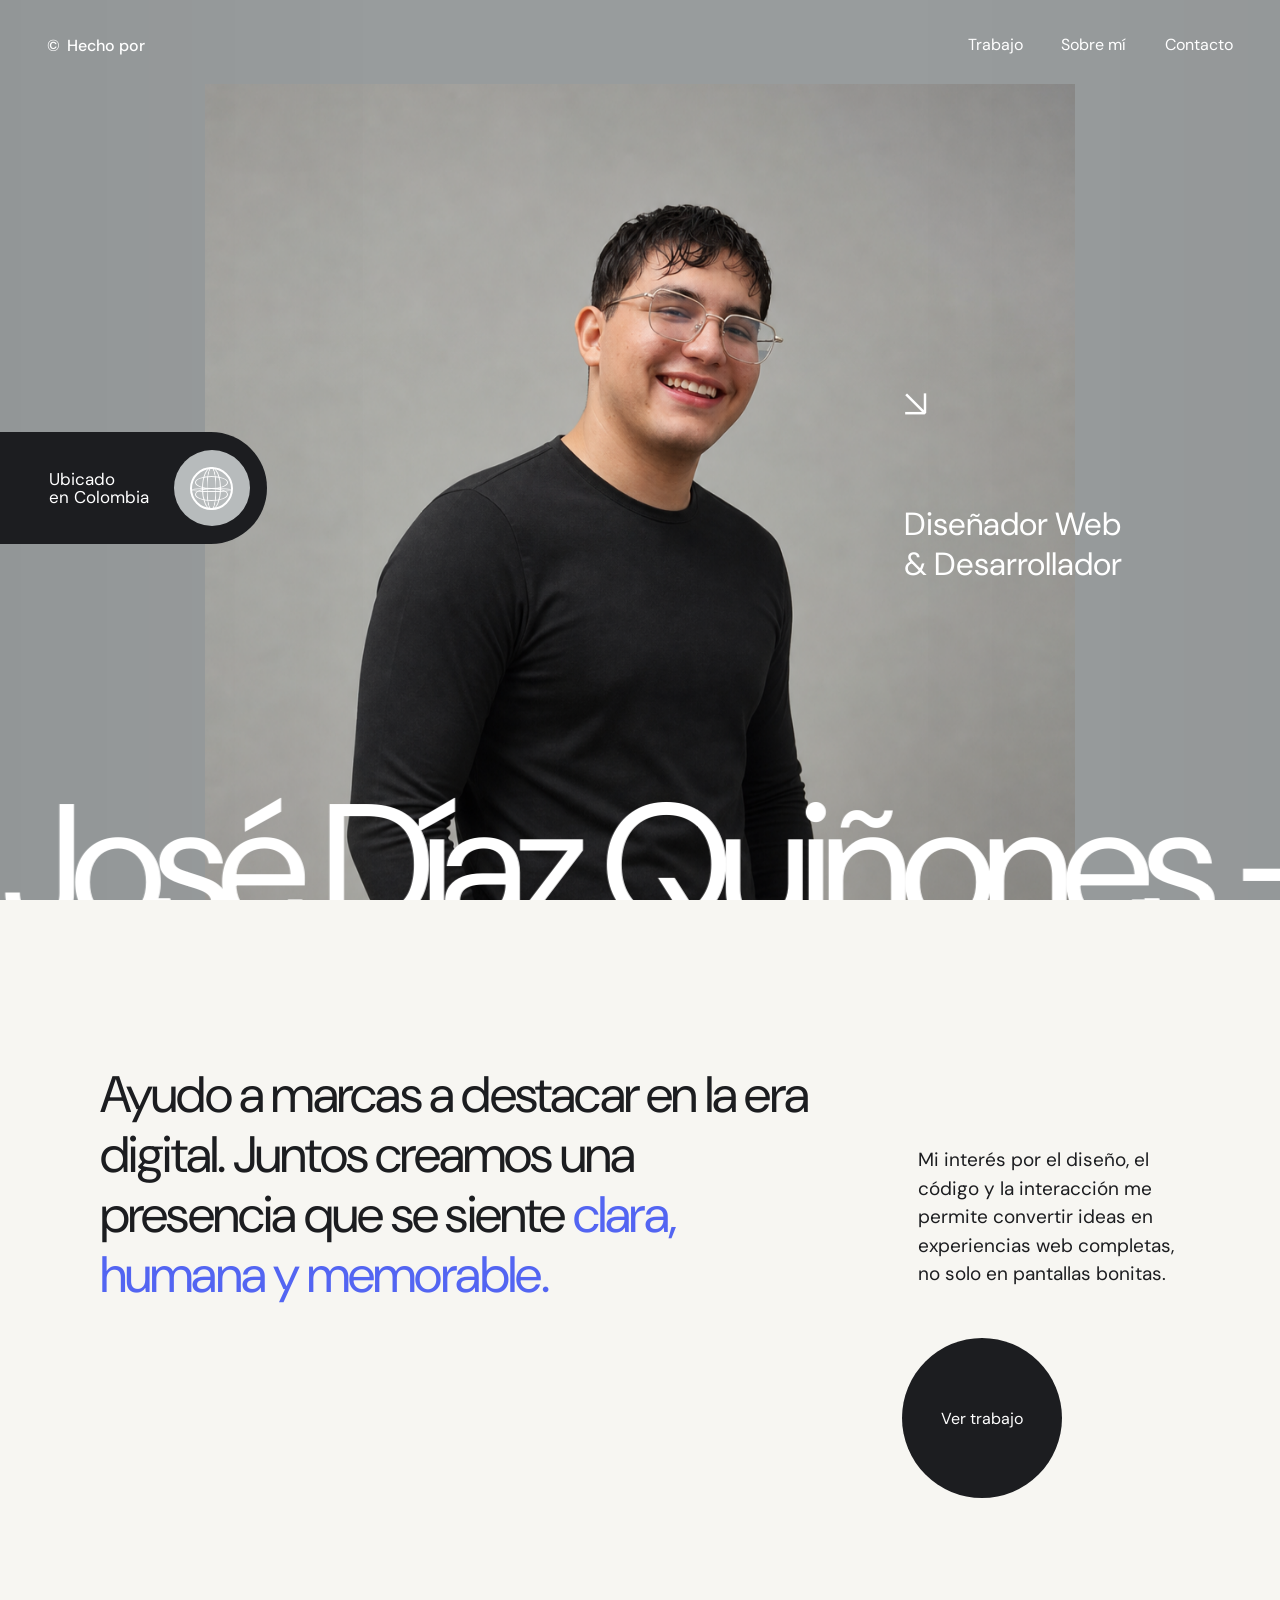
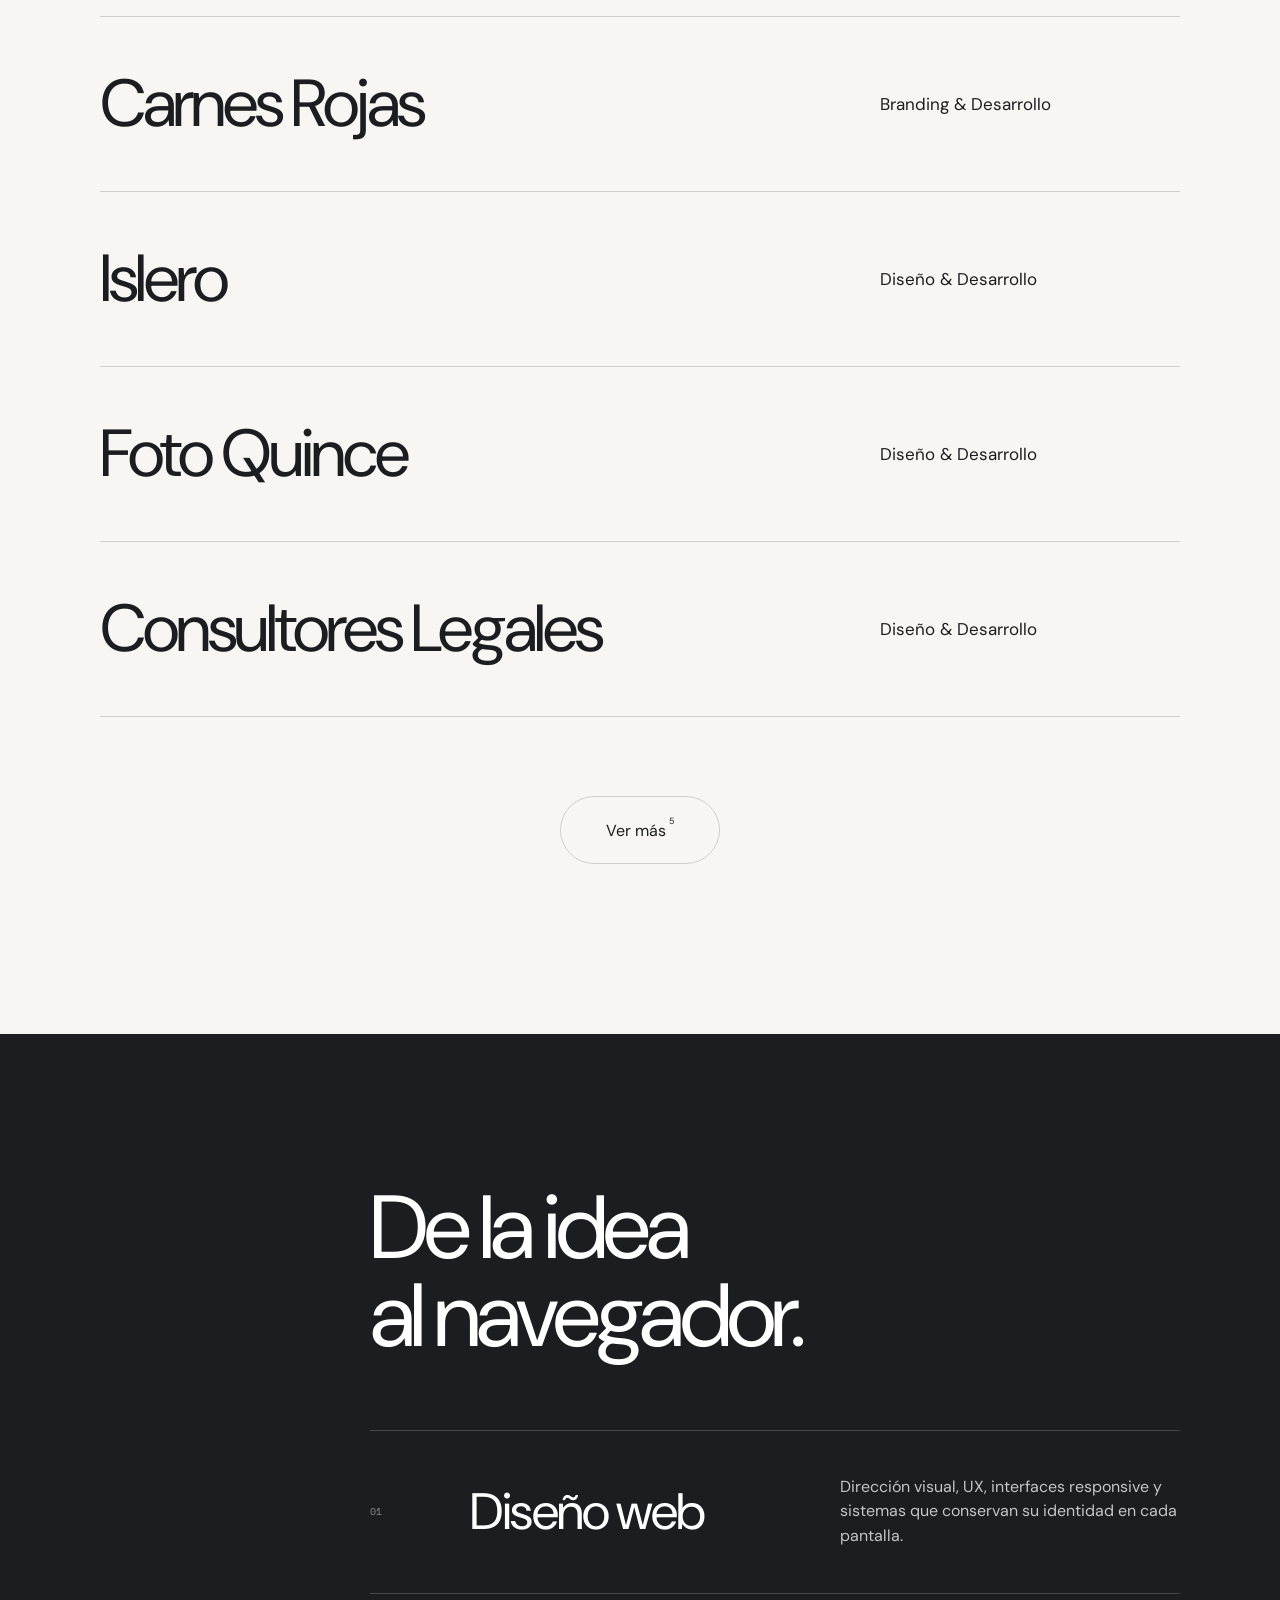
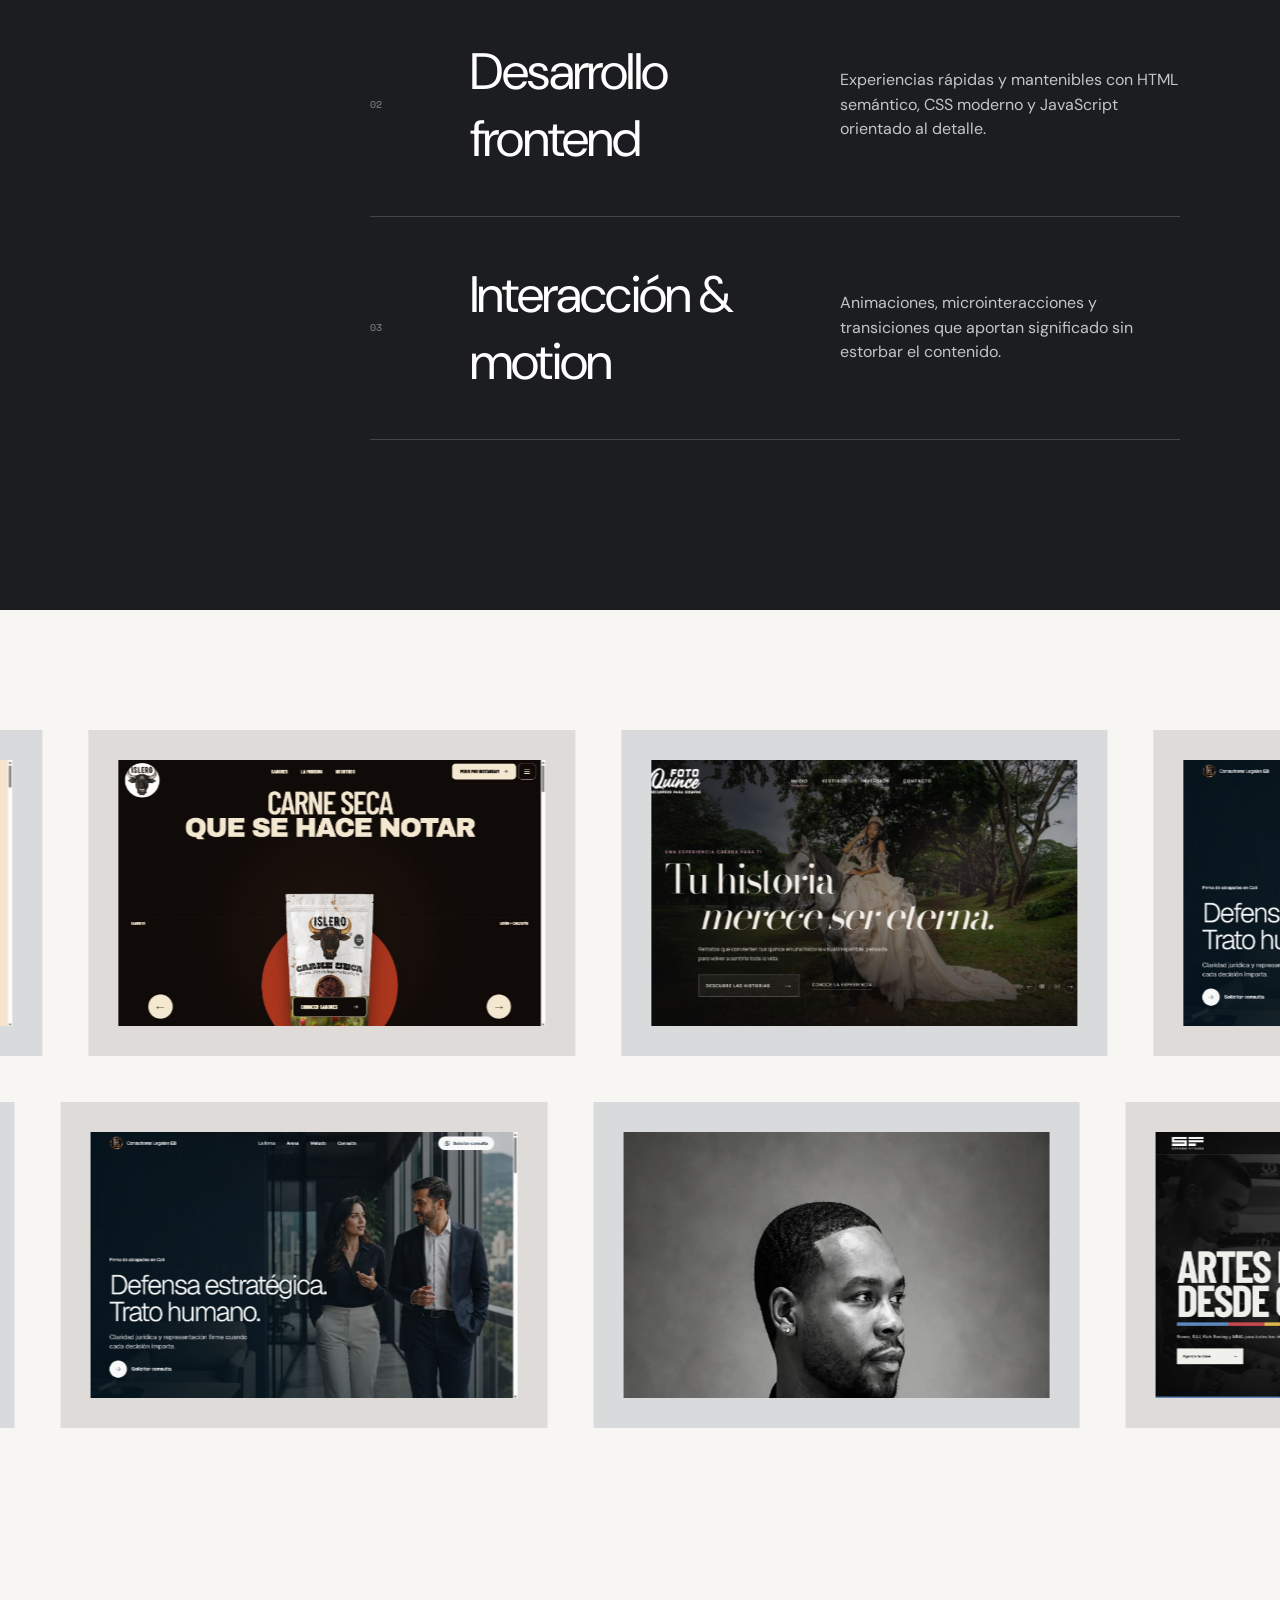
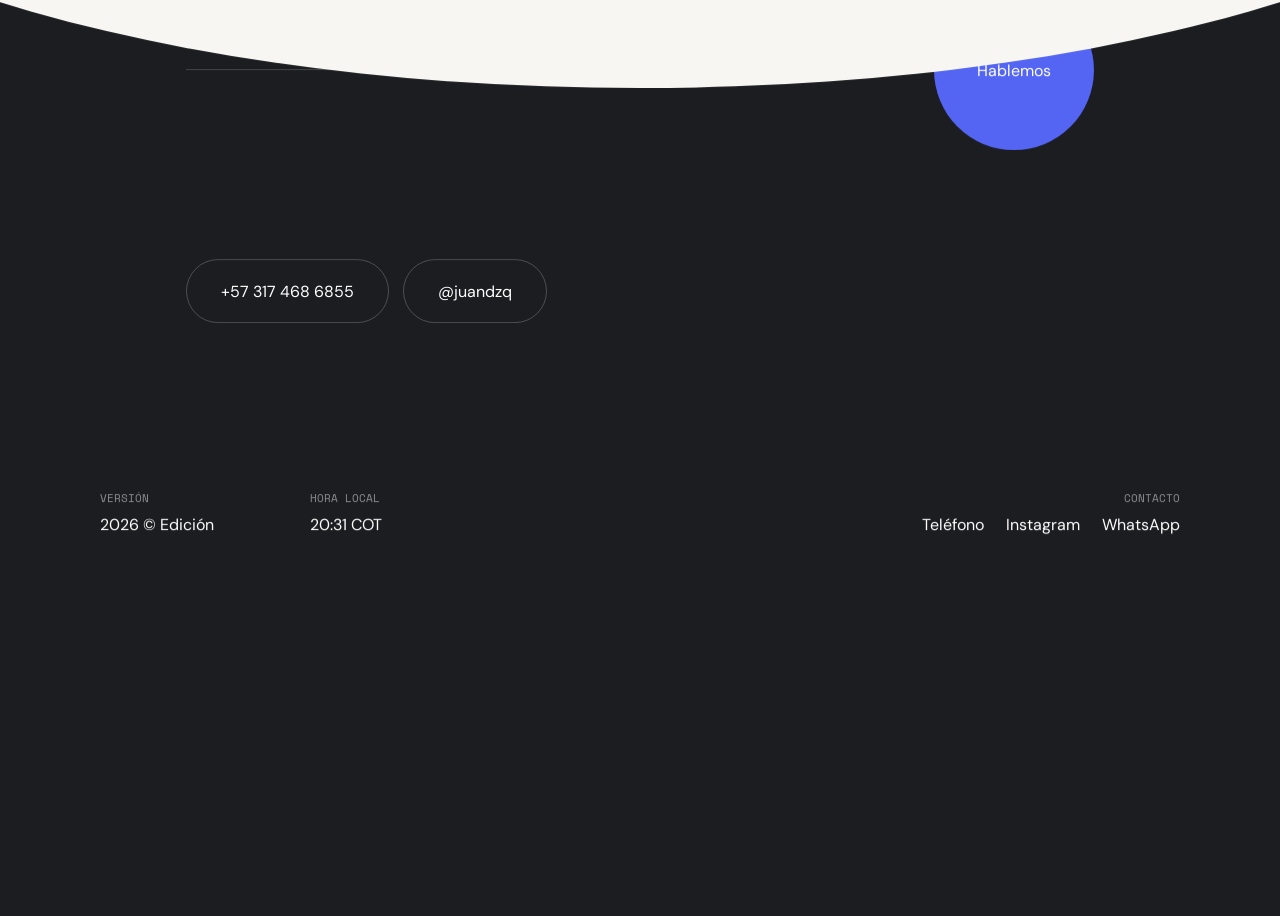
==== index.html @ 72240f95 "Add polished social and SEO metadata" ====
<!doctype html>
<html lang="es">
<head>
  <meta charset="UTF-8">
  <meta name="viewport" content="width=device-width, initial-scale=1.0">
  <title>Juan José Díaz — Diseñador web y desarrollador</title>
  <meta name="description" content="Portafolio de Juan José Díaz Quiñones: diseño web, desarrollo frontend y experiencias digitales con identidad, movimiento y detalle.">
  <meta name="author" content="Juan José Díaz Quiñones">
  <meta name="robots" content="index, follow, max-image-preview:large">
  <meta name="theme-color" content="#1c1d20">
  <meta name="color-scheme" content="light">
  <meta name="format-detection" content="telephone=no">

  <link rel="canonical" href="https://juandzq.vercel.app/">
  <link rel="icon" href="assets/favicon.svg" type="image/svg+xml">

  <meta property="og:type" content="website">
  <meta property="og:locale" content="es_CO">
  <meta property="og:site_name" content="Juan José Díaz">
  <meta property="og:url" content="https://juandzq.vercel.app/">
  <meta property="og:title" content="Juan José Díaz — Diseño web que se siente">
  <meta property="og:description" content="Diseño, desarrollo y movimiento para marcas que quieren destacar con una presencia digital clara, humana y memorable.">
  <meta property="og:image" content="https://juandzq.vercel.app/assets/social/juan-jose-diaz-og.jpg">
  <meta property="og:image:secure_url" content="https://juandzq.vercel.app/assets/social/juan-jose-diaz-og.jpg">
  <meta property="og:image:type" content="image/jpeg">
  <meta property="og:image:width" content="1200">
  <meta property="og:image:height" content="630">
  <meta property="og:image:alt" content="Retrato de Juan José Díaz sobre un fondo oscuro con un sutil acento azul.">

  <meta name="twitter:card" content="summary_large_image">
  <meta name="twitter:url" content="https://juandzq.vercel.app/">
  <meta name="twitter:title" content="Juan José Díaz — Diseño web que se siente">
  <meta name="twitter:description" content="Diseño, desarrollo y movimiento para marcas que quieren destacar con una presencia digital clara, humana y memorable.">
  <meta name="twitter:image" content="https://juandzq.vercel.app/assets/social/juan-jose-diaz-og.jpg">
  <meta name="twitter:image:alt" content="Retrato de Juan José Díaz sobre un fondo oscuro con un sutil acento azul.">

  <script type="application/ld+json">
    {
      "@context": "https://schema.org",
      "@graph": [
        {
          "@type": "WebSite",
          "@id": "https://juandzq.vercel.app/#website",
          "url": "https://juandzq.vercel.app/",
          "name": "Juan José Díaz",
          "alternateName": "Juan DZQ",
          "description": "Portafolio de diseño web y desarrollo frontend de Juan José Díaz Quiñones.",
          "inLanguage": "es-CO"
        },
        {
          "@type": "ProfilePage",
          "@id": "https://juandzq.vercel.app/#profile",
          "url": "https://juandzq.vercel.app/",
          "name": "Juan José Díaz — Diseñador web y desarrollador",
          "description": "Portafolio de Juan José Díaz Quiñones: diseño web, desarrollo frontend y experiencias digitales con identidad, movimiento y detalle.",
          "inLanguage": "es-CO",
          "isPartOf": {
            "@id": "https://juandzq.vercel.app/#website"
          },
          "mainEntity": {
            "@type": "Person",
            "@id": "https://juandzq.vercel.app/#juan-jose-diaz",
            "name": "Juan José Díaz Quiñones",
            "alternateName": "Juan DZQ",
            "jobTitle": "Diseñador web y desarrollador frontend",
            "url": "https://juandzq.vercel.app/",
            "image": "https://juandzq.vercel.app/assets/social/juan-jose-diaz-og.jpg",
            "sameAs": [
              "https://www.instagram.com/juandzq/",
              "https://github.com/JuanLegend"
            ],
            "knowsAbout": [
              "Diseño web",
              "Desarrollo frontend",
              "Experiencia de usuario",
              "Animación web"
            ]
          }
        }
      ]
    }
  </script>
  <link rel="preconnect" href="https://fonts.googleapis.com">
  <link rel="preconnect" href="https://fonts.gstatic.com" crossorigin>
  <link href="https://fonts.googleapis.com/css2?family=DM+Sans:opsz,wght@9..40,300;9..40,400;9..40,500&family=Space+Mono:wght@400&display=swap" rel="stylesheet">
  <link rel="stylesheet" href="styles.css">
  <link rel="stylesheet" href="responsive-fixes.css">
  <script src="app.js" defer></script>
</head>
<body>
  <a class="skip-link" href="#contenido">Saltar al contenido</a>

  <div class="loader" aria-hidden="true">
    <div class="loader__dot"></div>
    <div class="loader__words">
      <span>Hola</span><span>Hello</span><span>Bonjour</span><span>Ciao</span><span>Olá</span><span>Bienvenido</span>
    </div>
  </div>

  <aside class="menu" aria-hidden="true">
    <button class="menu__close" type="button" aria-label="Cerrar menú">Cerrar</button>
    <div class="menu__panel">
      <p class="eyebrow">Navegación</p>
      <nav aria-label="Navegación del menú">
        <a href="#inicio"><span>01</span>Inicio</a>
        <a href="#trabajo"><span>02</span>Trabajo</a>
        <a href="#sobre-mi"><span>03</span>Sobre mí</a>
        <a href="#contacto"><span>04</span>Contacto</a>
      </nav>
      <div class="menu__bottom">
        <p class="eyebrow">Encuéntrame</p>
        <div>
          <a href="https://instagram.com/juandzq" target="_blank" rel="noreferrer">Instagram</a>
          <a href="https://wa.me/573174686855" target="_blank" rel="noreferrer">WhatsApp</a>
        </div>
      </div>
    </div>
  </aside>

  <header class="topbar">
    <a class="brand magnetic" href="#inicio" aria-label="Volver al inicio">
      <span>©</span>
      <span class="brand__swap"><i>Hecho por</i><i>Juan José</i></span>
    </a>
    <nav class="topbar__nav" aria-label="Navegación principal">
      <a class="magnetic" href="#trabajo">Trabajo</a>
      <a class="magnetic" href="#sobre-mi">Sobre mí</a>
      <a class="magnetic" href="#contacto">Contacto</a>
    </nav>
    <button class="menu-button magnetic" type="button" aria-label="Abrir menú" aria-expanded="false">
      <span>Menú</span><i></i><i></i>
    </button>
  </header>

  <main id="contenido">
    <section class="hero" id="inicio">
      <div class="hero__photo" aria-hidden="true">
        <img src="assets/juan-hero.png" alt="" width="1024" height="1536" fetchpriority="high">
      </div>

      <div class="location-pill reveal">
        <span>Ubicado<br>en Colombia</span>
        <div class="globe" aria-label="Mundo animado" role="img">
          <div class="globe__core">
            <i class="globe__equator"></i>
            <i class="globe__latitude globe__latitude--one"></i>
            <i class="globe__latitude globe__latitude--two"></i>
            <i class="globe__longitude globe__longitude--one"></i>
            <i class="globe__longitude globe__longitude--two"></i>
            <i class="globe__longitude globe__longitude--three"></i>
          </div>
        </div>
      </div>

      <div class="hero__role reveal">
        <span class="hero__arrow" aria-hidden="true">↘</span>
        <p>Diseñador Web<br>& Desarrollador</p>
      </div>

      <div class="name-marquee" aria-label="Juan José Díaz Quiñones">
        <div class="name-marquee__track">
          <h1>Juan José Díaz Quiñones —</h1>
          <h1 aria-hidden="true">Juan José Díaz Quiñones —</h1>
        </div>
      </div>
    </section>

    <section class="intro section-pad" id="sobre-mi">
      <div class="intro__statement reveal-lines">
        <p>Ayudo a marcas a destacar en la era digital. Juntos creamos una presencia que se siente <em>clara, humana y memorable.</em></p>
      </div>
      <div class="intro__aside reveal">
        <p>Mi interés por el diseño, el código y la interacción me permite convertir ideas en experiencias web completas, no solo en pantallas bonitas.</p>
      </div>
      <a class="round-button magnetic" href="#trabajo"><span>Ver trabajo</span></a>
    </section>

    <section class="projects section-pad" id="trabajo">
      <div class="project-list" id="project-list" aria-label="Selección de proyectos de Juan José">
        <a class="project" href="https://carnes-de-res-rojas.vercel.app/" target="_blank" rel="noreferrer" data-image="assets/projects/carnes-rojas.png">
          <div class="project__row"><h3>Carnes Rojas</h3><p>Branding & Desarrollo</p></div>
        </a>
        <a class="project" href="https://islero-carne-seca.vercel.app/" target="_blank" rel="noreferrer" data-image="assets/projects/islero-carne-seca.png">
          <div class="project__row"><h3>Islero</h3><p>Diseño & Desarrollo</p></div>
        </a>
        <a class="project" href="https://foto-quince-cali.vercel.app/" target="_blank" rel="noreferrer" data-image="assets/projects/foto-quince.png">
          <div class="project__row"><h3>Foto Quince</h3><p>Diseño & Desarrollo</p></div>
        </a>
        <a class="project" href="https://consultores-legales-eb.vercel.app/" target="_blank" rel="noreferrer" data-image="assets/projects/consultores-legales-eb.png">
          <div class="project__row"><h3>Consultores Legales</h3><p>Diseño & Desarrollo</p></div>
        </a>
        <a class="project project--extra" href="https://juanlegend.github.io/striking-fitness/" target="_blank" rel="noreferrer" data-image="assets/projects/striking-fitness.png">
          <div class="project__row"><h3>Striking Fitness</h3><p>Diseño & Desarrollo</p></div>
        </a>
        <a class="project project--extra" href="https://bayron-garcia-portfolio.vercel.app/" target="_blank" rel="noreferrer" data-image="assets/projects/bayron-garcia-editorial.webp">
          <div class="project__row"><h3>Bayron García</h3><p>Dirección & Desarrollo</p></div>
        </a>
        <a class="project project--extra" href="https://el-rancho-de-jonas.vercel.app/" target="_blank" rel="noreferrer" data-image="assets/projects/rancho-jonas.png">
          <div class="project__row"><h3>Rancho de Jonás</h3><p>UX & Desarrollo</p></div>
        </a>
        <a class="project project--extra" href="https://dr-juan-solis-landing.vercel.app/" target="_blank" rel="noreferrer" data-image="assets/projects/doctor-juan-solis.png">
          <div class="project__row"><h3>Dr. Juan Solís</h3><p>Diseño & Desarrollo</p></div>
        </a>
        <a class="project project--extra" href="#inicio" data-image="assets/projects/portfolio-juan.png">
          <div class="project__row"><h3>Juan José</h3><p>Dirección & Frontend</p></div>
        </a>
      </div>

      <div class="project-preview" aria-hidden="true">
        <div class="project-preview__art"></div><div class="project-preview__button">Ver</div>
      </div>

      <div class="project-cards" id="project-cards">
        <a class="project-card" href="https://carnes-de-res-rojas.vercel.app/" target="_blank" rel="noreferrer"><img src="assets/projects/carnes-rojas.png" alt="Portada del proyecto Carnes Rojas" width="1440" height="900" loading="lazy"><h3>Carnes Rojas</h3><p>Branding & Desarrollo</p></a>
        <a class="project-card" href="https://islero-carne-seca.vercel.app/" target="_blank" rel="noreferrer"><img src="assets/projects/islero-carne-seca.png" alt="Portada del proyecto Islero Carne Seca" width="1440" height="900" loading="lazy"><h3>Islero</h3><p>Diseño & Desarrollo</p></a>
        <a class="project-card" href="https://foto-quince-cali.vercel.app/" target="_blank" rel="noreferrer"><img src="assets/projects/foto-quince.png" alt="Portada del proyecto Foto Quince Cali" width="1440" height="900" loading="lazy"><h3>Foto Quince</h3><p>Diseño & Desarrollo</p></a>
        <a class="project-card" href="https://consultores-legales-eb.vercel.app/" target="_blank" rel="noreferrer"><img src="assets/projects/consultores-legales-eb.png" alt="Portada del proyecto Consultores Legales EB" width="1440" height="900" loading="lazy"><h3>Consultores Legales</h3><p>Diseño & Desarrollo</p></a>
        <a class="project-card project-card--extra" href="https://juanlegend.github.io/striking-fitness/" target="_blank" rel="noreferrer"><img src="assets/projects/striking-fitness.png" alt="Portada del proyecto Striking Fitness" width="1440" height="900" loading="lazy"><h3>Striking Fitness</h3><p>Diseño & Desarrollo</p></a>
        <a class="project-card project-card--extra" href="https://bayron-garcia-portfolio.vercel.app/" target="_blank" rel="noreferrer"><img src="assets/projects/bayron-garcia-editorial.webp" alt="Nueva portada editorial del proyecto Bayron García" width="1440" height="900" loading="lazy"><h3>Bayron García</h3><p>Dirección & Desarrollo</p></a>
        <a class="project-card project-card--extra" href="https://el-rancho-de-jonas.vercel.app/" target="_blank" rel="noreferrer"><img src="assets/projects/rancho-jonas.png" alt="Portada del proyecto El Rancho de Jonás" width="1440" height="900" loading="lazy"><h3>Rancho de Jonás</h3><p>UX & Desarrollo</p></a>
        <a class="project-card project-card--extra" href="https://dr-juan-solis-landing.vercel.app/" target="_blank" rel="noreferrer"><img src="assets/projects/doctor-juan-solis.png" alt="Portada del proyecto Dr. Juan Solís" width="1440" height="900" loading="lazy"><h3>Dr. Juan Solís</h3><p>Diseño & Desarrollo</p></a>
        <a class="project-card project-card--extra" href="#inicio"><img src="assets/projects/portfolio-juan.png" alt="Portada del portafolio de Juan José" width="1440" height="900" loading="lazy"><h3>Juan José</h3><p>Dirección & Frontend</p></a>
      </div>

      <button class="more-work magnetic" type="button" aria-expanded="false" aria-controls="project-list project-cards">
        <span class="more-work__fill" aria-hidden="true"></span>
        <span class="more-work__label"><span class="more-work__text">Ver más</span><sup class="more-work__count">3</sup></span>
      </button>
    </section>

    <section class="services section-pad">
      <div class="section-heading section-heading--clean reveal"><h2>De la idea<br>al navegador.</h2></div>
      <div class="services__list">
        <article class="reveal"><span>01</span><h3>Diseño web</h3><p>Dirección visual, UX, interfaces responsive y sistemas que conservan su identidad en cada pantalla.</p></article>
        <article class="reveal"><span>02</span><h3>Desarrollo frontend</h3><p>Experiencias rápidas y mantenibles con HTML semántico, CSS moderno y JavaScript orientado al detalle.</p></article>
        <article class="reveal"><span>03</span><h3>Interacción & motion</h3><p>Animaciones, microinteracciones y transiciones que aportan significado sin estorbar el contenido.</p></article>
      </div>
    </section>

    <section class="showcase" aria-label="Galería en movimiento de proyectos">
      <div class="showcase__viewport">
        <div class="showcase__track showcase__track--forward">
          <a href="https://carnes-de-res-rojas.vercel.app/" target="_blank" rel="noreferrer"><img src="assets/projects/carnes-rojas.png" alt="Carnes Rojas" width="1440" height="900" loading="lazy"><span>Carnes Rojas</span></a>
          <a href="https://islero-carne-seca.vercel.app/" target="_blank" rel="noreferrer"><img src="assets/projects/islero-carne-seca.png" alt="Islero Carne Seca" width="1440" height="900" loading="lazy"><span>Islero</span></a>
          <a href="https://foto-quince-cali.vercel.app/" target="_blank" rel="noreferrer"><img src="assets/projects/foto-quince.png" alt="Foto Quince" width="1440" height="900" loading="lazy"><span>Foto Quince</span></a>
          <a href="https://consultores-legales-eb.vercel.app/" target="_blank" rel="noreferrer"><img src="assets/projects/consultores-legales-eb.png" alt="Consultores Legales EB" width="1440" height="900" loading="lazy"><span>Consultores Legales</span></a>
          <a href="https://juanlegend.github.io/striking-fitness/" target="_blank" rel="noreferrer"><img src="assets/projects/striking-fitness.png" alt="Striking Fitness" width="1440" height="900" loading="lazy"><span>Striking Fitness</span></a>
          <a href="https://bayron-garcia-portfolio.vercel.app/" target="_blank" rel="noreferrer"><img src="assets/projects/bayron-garcia-editorial.webp" alt="Bayron García" width="1440" height="900" loading="lazy"><span>Bayron García</span></a>
          <a href="https://el-rancho-de-jonas.vercel.app/" target="_blank" rel="noreferrer"><img src="assets/projects/rancho-jonas.png" alt="El Rancho de Jonás" width="1440" height="900" loading="lazy"><span>Rancho de Jonás</span></a>
          <a href="https://dr-juan-solis-landing.vercel.app/" target="_blank" rel="noreferrer"><img src="assets/projects/doctor-juan-solis.png" alt="Dr. Juan Solís" width="1440" height="900" loading="lazy"><span>Dr. Juan Solís</span></a>
        </div>
        <div class="showcase__track showcase__track--reverse">
          <a href="#inicio"><img src="assets/projects/portfolio-juan.png" alt="Portafolio Juan José" width="1440" height="900" loading="lazy"><span>Juan José</span></a>
          <a href="https://islero-carne-seca.vercel.app/" target="_blank" rel="noreferrer"><img src="assets/projects/islero-carne-seca.png" alt="Islero Carne Seca" width="1440" height="900" loading="lazy"><span>Islero</span></a>
          <a href="https://dr-juan-solis-landing.vercel.app/" target="_blank" rel="noreferrer"><img src="assets/projects/doctor-juan-solis.png" alt="Dr. Juan Solís" width="1440" height="900" loading="lazy"><span>Dr. Juan Solís</span></a>
          <a href="https://consultores-legales-eb.vercel.app/" target="_blank" rel="noreferrer"><img src="assets/projects/consultores-legales-eb.png" alt="Consultores Legales EB" width="1440" height="900" loading="lazy"><span>Consultores Legales</span></a>
          <a href="https://bayron-garcia-portfolio.vercel.app/" target="_blank" rel="noreferrer"><img src="assets/projects/bayron-garcia-editorial.webp" alt="Bayron García" width="1440" height="900" loading="lazy"><span>Bayron García</span></a>
          <a href="https://juanlegend.github.io/striking-fitness/" target="_blank" rel="noreferrer"><img src="assets/projects/striking-fitness.png" alt="Striking Fitness" width="1440" height="900" loading="lazy"><span>Striking Fitness</span></a>
          <a href="https://el-rancho-de-jonas.vercel.app/" target="_blank" rel="noreferrer"><img src="assets/projects/rancho-jonas.png" alt="El Rancho de Jonás" width="1440" height="900" loading="lazy"><span>Rancho de Jonás</span></a>
          <a href="https://foto-quince-cali.vercel.app/" target="_blank" rel="noreferrer"><img src="assets/projects/foto-quince.png" alt="Foto Quince" width="1440" height="900" loading="lazy"><span>Foto Quince</span></a>
        </div>
      </div>
    </section>

    <section class="contact" id="contacto">
      <div class="contact__curve-wrap" aria-hidden="true">
        <div class="contact__curve"></div>
      </div>
      <div class="contact__inner section-pad">
        <div class="contact__title reveal">
          <img src="assets/juan-hero.png" alt="" width="1024" height="1536" loading="lazy">
          <h2>Trabajemos<br>juntos</h2>
        </div>
        <div class="contact__rule">
          <span class="contact__arrow" aria-hidden="true">↙</span>
          <a class="round-button round-button--blue magnetic" href="https://instagram.com/juandzq" target="_blank" rel="noreferrer"><span>Hablemos</span></a>
        </div>
        <div class="contact__links">
          <a class="pill magnetic" href="tel:+573174686855">+57 317 468 6855</a>
          <a class="pill magnetic" href="https://instagram.com/juandzq" target="_blank" rel="noreferrer">@juandzq</a>
        </div>
        <div class="contact__meta">
          <div><p class="eyebrow">Versión</p><p>2026 © Edición</p></div>
          <div><p class="eyebrow">Hora local</p><p id="local-time">--:-- COT</p></div>
          <div class="contact__social"><p class="eyebrow">Contacto</p><p><a href="tel:+573174686855">Teléfono</a><a href="https://instagram.com/juandzq" target="_blank" rel="noreferrer">Instagram</a><a href="https://wa.me/573174686855" target="_blank" rel="noreferrer">WhatsApp</a></p></div>
        </div>
      </div>
    </section>
  </main>
</body>
</html>
---- styles.css ----
:root{--ink:#1c1d20;--paper:#f7f6f2;--gray:#989c9d;--blue:#5365f2;--line:rgba(28,29,32,.18);--pad:clamp(24px,7.8vw,120px);--ease:cubic-bezier(.77,0,.18,1)}
*{box-sizing:border-box}html{scroll-behavior:smooth;background:var(--ink);overflow-x:hidden}body{margin:0;background:var(--paper);color:var(--ink);font-family:"DM Sans",sans-serif;overflow-x:hidden}a{color:inherit;text-decoration:none}button{font:inherit;color:inherit}.skip-link{position:fixed;z-index:2000;top:12px;left:12px;padding:12px 18px;background:white;transform:translateY(-150%)}.skip-link:focus{transform:none}.section-pad{padding-inline:var(--pad)}.eyebrow{margin:0;color:#8c8e93;font:11px/1.2 "Space Mono",monospace;text-transform:uppercase}.loader{position:fixed;z-index:1000;inset:0;display:grid;place-items:center;background:var(--ink);color:white;transition:transform 1s var(--ease)}.loader.is-done{transform:translateY(-101%)}.loader__dot{position:absolute;left:calc(50% - 110px);width:10px;height:10px;border-radius:50%;background:white}.loader__words{position:relative;width:100%;height:72px;overflow:hidden;text-align:center}.loader__words span{position:absolute;inset:0;opacity:0;transform:translateY(100%);font-size:clamp(42px,6vw,72px)}.loader__words span.is-active{animation:loaderWord .42s var(--ease) both}@keyframes loaderWord{0%{opacity:0;transform:translateY(100%)}35%,75%{opacity:1;transform:none}100%{opacity:0;transform:translateY(-100%)}}
.topbar{position:absolute;z-index:30;top:0;left:0;width:100%;display:flex;align-items:center;justify-content:space-between;padding:24px 3.7vw;color:white}.brand{display:flex;gap:7px;align-items:center;height:38px;font-weight:500}.brand__swap{display:inline-grid;overflow:hidden}.brand__swap i{grid-area:1/1;font-style:normal;transition:transform .55s var(--ease)}.brand__swap i:last-child{transform:translateY(110%)}.brand:hover .brand__swap i:first-child{transform:translateY(-110%)}.brand:hover .brand__swap i:last-child{transform:none}.topbar__nav{display:flex;gap:clamp(20px,3vw,52px)}.topbar__nav a{position:relative;padding:10px 0}.topbar__nav a:after{content:"";position:absolute;left:0;right:0;bottom:3px;height:1px;background:white;transform:scaleX(0);transform-origin:right;transition:transform .4s var(--ease)}.topbar__nav a:hover:after{transform:scaleX(1);transform-origin:left}.menu-button{display:none;border:0;background:transparent;cursor:pointer}.menu-button i{width:5px;height:5px;border-radius:50%;background:currentColor}
.hero{position:relative;height:max(760px,100svh);overflow:hidden;background:var(--gray);color:white}.hero__photo{position:absolute;inset:0;display:flex;justify-content:center;align-items:flex-start}.hero__photo:after{content:"";position:absolute;inset:0;background:linear-gradient(90deg,rgba(0,0,0,.035),transparent 30% 70%,rgba(0,0,0,.025));pointer-events:none}.hero__photo img{width:min(68vw,1040px);height:116%;object-fit:cover;object-position:center 18%;mix-blend-mode:normal;transform:translateY(var(--portrait-y,0));will-change:transform}.location-pill{position:absolute;z-index:3;left:0;top:48%;display:flex;align-items:center;gap:25px;padding:18px 17px 18px 3.8vw;border-radius:0 90px 90px 0;background:var(--ink);font-size:17px;line-height:1.08}.globe{display:grid;place-items:center;width:76px;height:76px;border-radius:50%;background:#b7bbbc;perspective:260px}.globe__core{position:relative;width:43px;height:43px;border:2px solid white;border-radius:50%;transform-style:preserve-3d;animation:globeSpin 7s linear infinite}.globe__core i{position:absolute;display:block;border:1px solid rgba(255,255,255,.92);border-radius:50%}.globe__equator{left:-1px;top:19px;width:41px;height:4px}.globe__latitude{left:3px;width:33px;height:13px}.globe__latitude--one{top:7px}.globe__latitude--two{bottom:7px}.globe__longitude{inset:-2px 10px}.globe__longitude--two{transform:rotateY(60deg)}.globe__longitude--three{transform:rotateY(120deg)}@keyframes globeSpin{to{transform:rotateY(360deg)}}.hero__role{position:absolute;z-index:3;right:7.5vw;top:42%;width:280px}.hero__arrow{display:block;margin-bottom:76px;font-size:39px;font-weight:300}.hero__role p{margin:0;font-size:clamp(29px,2.5vw,42px);line-height:1.24}.name-marquee{position:absolute;z-index:4;left:0;bottom:-3.4vw;width:100%;overflow:hidden;white-space:nowrap}.name-marquee__track{display:flex;width:max-content;transform:translate3d(var(--marquee-x,-5vw),0,0);will-change:transform}.name-marquee h1{margin:0;padding-right:.22em;font-size:clamp(126px,13.5vw,220px);line-height:.88;font-weight:400;letter-spacing:-.065em}
.intro{position:relative;display:grid;grid-template-columns:1.5fr .55fr;gap:8vw;min-height:660px;padding-top:165px;padding-bottom:190px}.intro__statement p{margin:0;max-width:900px;font-size:clamp(37px,4vw,67px);line-height:1.17;letter-spacing:-.035em}.intro__statement em{font-style:normal;color:var(--blue)}.intro__aside{align-self:center;max-width:330px;font-size:19px;line-height:1.5}.round-button{position:absolute;right:17%;bottom:62px;display:grid;place-items:center;width:160px;height:160px;border-radius:50%;background:var(--ink);color:white}.magnetic{will-change:transform}.section-heading{display:grid;grid-template-columns:1fr 3fr;align-items:start;padding-bottom:70px}.section-heading>span{font:11px "Space Mono",monospace;text-transform:uppercase;color:#818486}.section-heading h2{margin:0;font-size:clamp(55px,7vw,112px);line-height:.98;font-weight:400;letter-spacing:-.055em}
.profile{padding-top:130px;padding-bottom:170px;background:#e9e8e3}.profile__grid{display:grid;grid-template-columns:1fr 1fr;gap:8vw;align-items:center}.profile__portrait{height:min(72vw,850px);overflow:hidden;background:var(--gray)}.profile__portrait img{width:100%;height:100%;object-fit:cover;object-position:center 15%}.profile__copy{max-width:590px}.profile__lead{font-size:clamp(30px,3vw,48px);line-height:1.15;letter-spacing:-.03em}.profile__copy>p:not(.profile__lead){font-size:19px;line-height:1.55;max-width:520px}.profile__facts{margin-top:70px;border-top:1px solid var(--line)}.profile__facts div{display:grid;grid-template-columns:130px 1fr;padding:18px 0;border-bottom:1px solid var(--line)}.profile__facts span{font:10px "Space Mono",monospace;text-transform:uppercase;color:#76797b}.profile__facts p{margin:0}
.projects{position:relative;padding-top:140px;padding-bottom:170px}.section-label{display:grid;grid-template-columns:80px 1fr auto;padding-bottom:30px;border-bottom:1px solid var(--line);color:#777a7c;font:11px/1.3 "Space Mono",monospace;text-transform:uppercase}.section-label p{margin:0}.project{position:relative;display:block;border-bottom:1px solid var(--line);cursor:pointer;outline:none}.project__row{display:grid;grid-template-columns:1fr 300px 55px;align-items:center;min-height:174px;transition:opacity .35s ease}.project h3{margin:0;font-size:clamp(52px,5.2vw,84px);line-height:1;font-weight:400;letter-spacing:-.045em}.project p,.project span{margin:0;font-size:17px}.project-list:hover .project:not(:hover) .project__row{opacity:.28}.project-preview{pointer-events:none;position:fixed;z-index:50;top:0;left:0;width:430px;height:269px;opacity:0;transform:translate(-50%,-54%) scale(.82);transition:opacity .25s ease,transform .5s var(--ease);overflow:hidden;background:#d8d9da;box-shadow:0 22px 60px rgba(0,0,0,.18)}.project-preview.is-visible{opacity:1;transform:translate(-50%,-54%) scale(1)}.project-preview__art{position:absolute;inset:0;background-color:#ddd;background-position:center;background-repeat:no-repeat;background-size:cover;transition:background-image .25s ease}.project-preview__button{position:absolute;left:50%;top:50%;display:grid;place-items:center;width:88px;height:88px;border-radius:50%;transform:translate(-50%,-50%);background:var(--blue);color:white}.project-cards{display:none}.projects__note{max-width:560px;margin:70px 0 0 auto;font-size:16px;line-height:1.5;color:#6f7274}
.services{padding-top:150px;padding-bottom:170px;background:var(--ink);color:white}.services .section-heading>span{color:#7f8185}.services__list{margin-left:25%;border-top:1px solid rgba(255,255,255,.18)}.services__list article{display:grid;grid-template-columns:70px 1fr 1fr;gap:30px;align-items:center;padding:44px 0;border-bottom:1px solid rgba(255,255,255,.18)}.services__list article>span{font:10px "Space Mono",monospace;color:#888b90}.services__list h3{margin:0;font-size:clamp(36px,4vw,60px);font-weight:400;letter-spacing:-.035em}.services__list p{margin:0;max-width:420px;color:#c4c5c6;line-height:1.55}.showcase{padding:140px 0 170px;background:#ececea;overflow:hidden}.showcase__heading{display:flex;justify-content:space-between;align-items:end;margin-bottom:75px;font:11px "Space Mono",monospace;text-transform:uppercase;color:#777a7c}.showcase__heading p{margin:0}.showcase__viewport{display:grid;gap:46px}.showcase__track{display:flex;gap:46px;width:max-content;will-change:transform}.showcase__track--forward{transform:translate3d(calc(-12% + var(--reel,0px)),0,0)}.showcase__track--reverse{transform:translate3d(calc(-35% - var(--reel,0px)),0,0)}.showcase__track a{position:relative;display:block;width:clamp(430px,38vw,610px);padding:30px;background:#d9dadb;overflow:hidden}.showcase__track a:nth-child(even){background:#dedbd9}.showcase__track img{display:block;width:100%;aspect-ratio:16/10;object-fit:cover;transition:transform .7s var(--ease)}.showcase__track a:hover img{transform:scale(1.025)}.showcase__track span{position:absolute;left:42px;bottom:40px;padding:9px 14px;border-radius:100px;background:rgba(28,29,32,.88);color:white;font-size:12px;opacity:0;transform:translateY(10px);transition:opacity .3s,transform .4s var(--ease)}.showcase__track a:hover span{opacity:1;transform:none}.kinetic{padding:130px 0;background:var(--paper);overflow:hidden}.kinetic__row{width:max-content;white-space:nowrap;font-size:clamp(80px,10vw,165px);line-height:.95;letter-spacing:-.055em}.kinetic__row--left{transform:translateX(calc(-15% + var(--kinetic,0px)))}.kinetic__row--right{transform:translateX(calc(-40% - var(--kinetic,0px)));color:var(--blue)}
.contact{position:relative;margin-top:150px;background:var(--ink);color:white}.contact__curve{position:absolute;left:-5%;top:-130px;width:110%;height:180px;border-radius:0 0 50% 50%;background:var(--paper);transform-origin:center bottom;transform:translateY(var(--curve-y,34px)) scaleY(var(--curve-scale,.72));will-change:transform}.contact__inner{padding-top:170px;padding-bottom:38px}.contact__title{display:flex;align-items:flex-start;gap:24px;max-width:980px;margin-left:8%}.contact__title img{width:78px;height:78px;border-radius:50%;object-fit:cover;object-position:center 18%;background:var(--gray)}.contact h2{margin:0;font-size:clamp(76px,9vw,145px);line-height:.88;font-weight:400;letter-spacing:-.06em}.contact__rule{position:relative;height:160px;margin:55px 8% 30px;border-top:1px solid rgba(255,255,255,.18)}.round-button--blue{right:0;top:-80px;bottom:auto;background:var(--blue)}.contact__links{display:flex;gap:14px;margin-left:8%}.pill{display:grid;place-items:center;min-height:64px;padding:0 34px;border:1px solid rgba(255,255,255,.22);border-radius:100px;transition:border-color .3s}.pill:hover{border-color:white}.contact__meta{display:grid;grid-template-columns:180px 180px 1fr;gap:30px;align-items:end;margin-top:160px}.contact__meta p{margin:9px 0 0}.contact__social{text-align:right}.contact__social a{margin-left:22px}
.menu{pointer-events:none;position:fixed;z-index:80;inset:0;background:rgba(20,21,24,.35);opacity:0;transition:opacity .5s ease}.menu__close{position:absolute;z-index:2;right:30px;top:26px;border:0;background:transparent;color:white;cursor:pointer;opacity:0;transition:opacity .3s}.menu__panel{position:absolute;top:0;right:0;display:flex;flex-direction:column;width:min(620px,100%);height:100%;padding:clamp(90px,12vh,140px) clamp(30px,8vw,90px) 36px;background:var(--ink);color:white;transform:translateX(101%);transition:transform .8s var(--ease)}.menu.is-open{pointer-events:auto;opacity:1}.menu.is-open .menu__panel{transform:none}.menu.is-open .menu__close{opacity:1}.menu nav{margin-top:28px;border-top:1px solid rgba(255,255,255,.2)}.menu nav a{display:flex;align-items:baseline;gap:18px;font-size:clamp(56px,8vw,92px);line-height:1.08;letter-spacing:-.045em}.menu nav a span{width:24px;color:#777a7c;font:10px "Space Mono",monospace}.menu__bottom{margin-top:auto;border-top:1px solid rgba(255,255,255,.2);padding-top:25px}.menu__bottom div{display:flex;gap:25px;margin-top:18px}.reveal,.reveal-lines{opacity:0;transform:translateY(35px);transition:opacity .9s ease,transform .9s var(--ease)}.reveal.is-in,.reveal-lines.is-in{opacity:1;transform:none}
@media(max-width:760px){:root{--pad:24px}.topbar{padding:20px 24px}.topbar__nav{display:none}.menu-button{display:flex;align-items:center;gap:5px;color:white}.hero{height:792px}.hero__photo img{width:100%;height:100%;object-position:center 12%}.location-pill{display:none}.hero__role{top:auto;left:24px;right:auto;bottom:35px;width:auto}.hero__arrow{margin-bottom:27px;font-size:32px}.hero__role p{font-size:27px}.name-marquee{bottom:180px}.name-marquee h1{font-size:100px}.intro{display:block;min-height:650px;padding-top:95px;padding-bottom:185px}.intro__statement p{font-size:35px}.intro__aside{margin-top:42px;margin-left:17%;font-size:17px}.round-button{right:24px;bottom:44px;width:140px;height:140px}.section-heading{display:block;padding-bottom:45px}.section-heading>span{display:block;margin-bottom:28px}.section-heading h2{font-size:52px}.profile{padding-top:90px;padding-bottom:100px}.profile__grid{display:block}.profile__portrait{height:600px;margin-bottom:50px}.profile__copy>p:not(.profile__lead){font-size:17px}.profile__facts{margin-top:45px}.profile__facts div{grid-template-columns:110px 1fr}.projects{padding-top:90px;padding-bottom:100px}.section-label{grid-template-columns:45px 1fr}.section-label span:last-child{display:none}.project-list,.project-preview{display:none}.project-cards{display:block}.project-card{display:block;margin-top:48px}.project-card img{display:block;width:100%;aspect-ratio:16/10;object-fit:cover;background:#ddd}.project-cards h3{margin:24px 0 18px;padding-bottom:18px;border-bottom:1px solid var(--line);font-size:34px;line-height:1.05;font-weight:400;overflow-wrap:anywhere}.project-cards p{display:flex;justify-content:space-between;margin:0;font-size:17px}.projects__note{margin-top:60px}.services{padding-top:90px;padding-bottom:100px}.services__list{margin-left:0}.services__list article{display:block;padding:34px 0}.services__list h3{margin:15px 0;font-size:39px}.services__list p{font-size:16px}.showcase{padding:90px 0 110px}.showcase__heading{display:block;margin-bottom:45px;line-height:1.4}.showcase__heading p{margin-top:16px}.showcase__viewport,.showcase__track{gap:22px}.showcase__track a{width:300px;padding:14px}.showcase__track span{display:none}.kinetic{padding:80px 0}.kinetic__row{font-size:82px}.contact{margin-top:110px}.contact__curve{top:-80px;height:100px}.contact__inner{padding-top:100px}.contact__title{margin-left:0;gap:15px}.contact__title img{width:54px;height:54px}.contact h2{font-size:58px;line-height:.96}.contact__rule{height:145px;margin:70px 0 22px}.round-button--blue{width:150px;height:150px;top:-75px;right:-18px}.contact__links{display:block;margin:0}.pill{margin-bottom:12px;padding:0 18px}.contact__meta{grid-template-columns:1fr 1fr;margin-top:100px;gap:30px 15px}.contact__social{grid-column:1/-1;text-align:left;margin-top:30px}.contact__social a{margin:0 18px 0 0}}
@media(prefers-reduced-motion:reduce){html{scroll-behavior:auto}*,*:before,*:after{animation-duration:.01ms!important;animation-iteration-count:1!important;transition-duration:.01ms!important}.loader{display:none}.reveal,.reveal-lines{opacity:1;transform:none}}
---- responsive-fixes.css ----
.showcase__track img,
.project-card img {
  height: auto !important;
}

@media (max-width: 760px) {
  .project-card img {
    height: calc((100vw - 48px) * .625) !important;
  }
}

.section-heading--clean h2 {
  grid-column: 2;
}

.project-list {
  border-top: 1px solid var(--line);
}

.intro + .projects {
  padding-top: 56px;
}

.project__row {
  grid-template-columns: 1fr 300px;
}

.showcase {
  padding-top: 120px;
  padding-bottom: 260px;
  background: var(--paper);
}

.contact {
  margin-top: 0;
}

.contact__curve {
  top: -175px;
  height: 225px;
  transform: translateY(var(--curve-y, 0px)) scaleY(var(--curve-scale, 1));
}

.contact__inner {
  transform: translateY(var(--contact-shift, 0px));
  will-change: transform;
}

.contact__arrow {
  position: absolute;
  right: 2%;
  top: -132px;
  font-size: 34px;
  font-weight: 300;
}

@media (max-width: 760px) {
  .intro + .projects {
    padding-top: 32px;
  }

  .section-heading--clean h2 {
    grid-column: auto;
  }

  .project-cards {
    border-top: 1px solid var(--line);
  }

  .project-cards p {
    display: block;
  }

  .showcase {
    padding-top: 80px;
    padding-bottom: 175px;
  }

  .contact__curve {
    top: -95px;
    height: 125px;
  }

  .contact__arrow {
    right: 5%;
    top: -102px;
    font-size: 28px;
  }
}

@media (prefers-reduced-motion: reduce) {
  .contact__inner {
    transform: none;
  }
}

/* Transición de cierre: el arco es una ventana de 10vh que recorta una
   elipse blanca de gran tamaño, igual que la geometría de la referencia. */
.showcase {
  padding-bottom: 170px;
}

.contact {
  overflow: hidden;
}

.contact__curve-wrap {
  position: absolute;
  z-index: 3;
  top: 0;
  left: 0;
  width: 100%;
  height: var(--curve-height, 10vh);
  min-height: 0;
  overflow: hidden;
  pointer-events: none;
  transform: translateY(-1px);
}

.contact__curve {
  position: absolute;
  top: 0;
  left: 50%;
  width: 150%;
  height: 750%;
  border-radius: 50%;
  background: var(--paper);
  transform: translate(-50%, -86.666%);
  transform-origin: center bottom;
  will-change: transform;
}

.contact__inner {
  position: relative;
  z-index: 1;
  padding-top: clamp(5em, 21vh, 12em);
  transform: translateY(var(--footer-parallax, 0px));
}

.contact h2 {
  font-size: clamp(72px, 7.5vw, 116px);
}

@media (max-width: 760px) {
  .showcase {
    padding-bottom: 130px;
  }

  .contact__curve-wrap {
    height: var(--curve-height, 7.5vh);
    min-height: 0;
  }

  .contact__curve {
    top: 0;
    left: 50%;
    width: 170%;
    height: 750%;
    transform: translate(-50%, -86.666%);
  }

  .contact__inner {
    padding-top: 12vh;
  }

  .contact h2 {
    font-size: 54px;
  }
}

/* Lista de trabajos progresiva, basada en el botón "More work" original. */
.project--extra {
  max-height: 0;
  opacity: 0;
  overflow: hidden;
  pointer-events: none;
  border-color: transparent;
  transform: translateY(32px);
  transition: max-height .85s var(--ease), opacity .5s ease, transform .75s var(--ease), border-color .4s ease;
}

.projects.is-expanded .project--extra {
  max-height: 174px;
  opacity: 1;
  pointer-events: auto;
  border-color: var(--line);
  transform: none;
}

.projects.is-expanded .project--extra:nth-of-type(6) {
  transition-delay: .06s;
}

.projects.is-expanded .project--extra:nth-of-type(7) {
  transition-delay: .12s;
}

.projects.is-expanded .project--extra:nth-of-type(8) {
  transition-delay: .18s;
}

.projects.is-expanded .project--extra:nth-of-type(9) {
  transition-delay: .24s;
}

.more-work {
  position: relative;
  isolation: isolate;
  display: flex;
  align-items: center;
  justify-content: center;
  width: 160px;
  height: 68px;
  margin: 74px auto 0;
  padding: 0;
  overflow: hidden;
  border: 1px solid var(--line);
  border-radius: 100px;
  background: transparent;
  color: var(--ink);
  font-size: 16px;
  cursor: pointer;
}

.more-work__fill {
  position: absolute;
  z-index: -1;
  left: -10%;
  top: 100%;
  width: 120%;
  height: 220%;
  border-radius: 50%;
  background: var(--blue);
  transition: transform .65s var(--ease);
}

.more-work__label {
  display: inline-flex;
  align-items: flex-start;
  gap: 3px;
  transition: color .35s ease;
}

.more-work__count {
  position: relative;
  top: -3px;
  font-size: 9px;
  line-height: 1;
}

.more-work:hover .more-work__fill,
.projects.is-expanded .more-work__fill {
  transform: translateY(-58%);
}

.more-work:hover .more-work__label,
.projects.is-expanded .more-work__label {
  color: white;
}

@media (max-width: 760px) {
  .project-card--extra {
    display: none;
  }

  .projects.is-expanded .project-card--extra {
    display: block;
    animation: projectCardReveal .75s var(--ease) both;
  }

  .projects.is-expanded .project-card--extra:nth-of-type(6) {
    animation-delay: .08s;
  }

  .projects.is-expanded .project-card--extra:nth-of-type(7) {
    animation-delay: .16s;
  }

  .projects.is-expanded .project-card--extra:nth-of-type(8) {
    animation-delay: .24s;
  }

  .projects.is-expanded .project-card--extra:nth-of-type(9) {
    animation-delay: .32s;
  }

  .more-work {
    width: 150px;
    height: 64px;
    margin-top: 62px;
  }
}

@keyframes projectCardReveal {
  from { opacity: 0; transform: translateY(30px); }
  to { opacity: 1; transform: none; }
}

@media (prefers-reduced-motion: reduce) {
  .project--extra {
    transition: none;
  }

  .projects.is-expanded .project-card--extra {
    animation: none;
  }
}
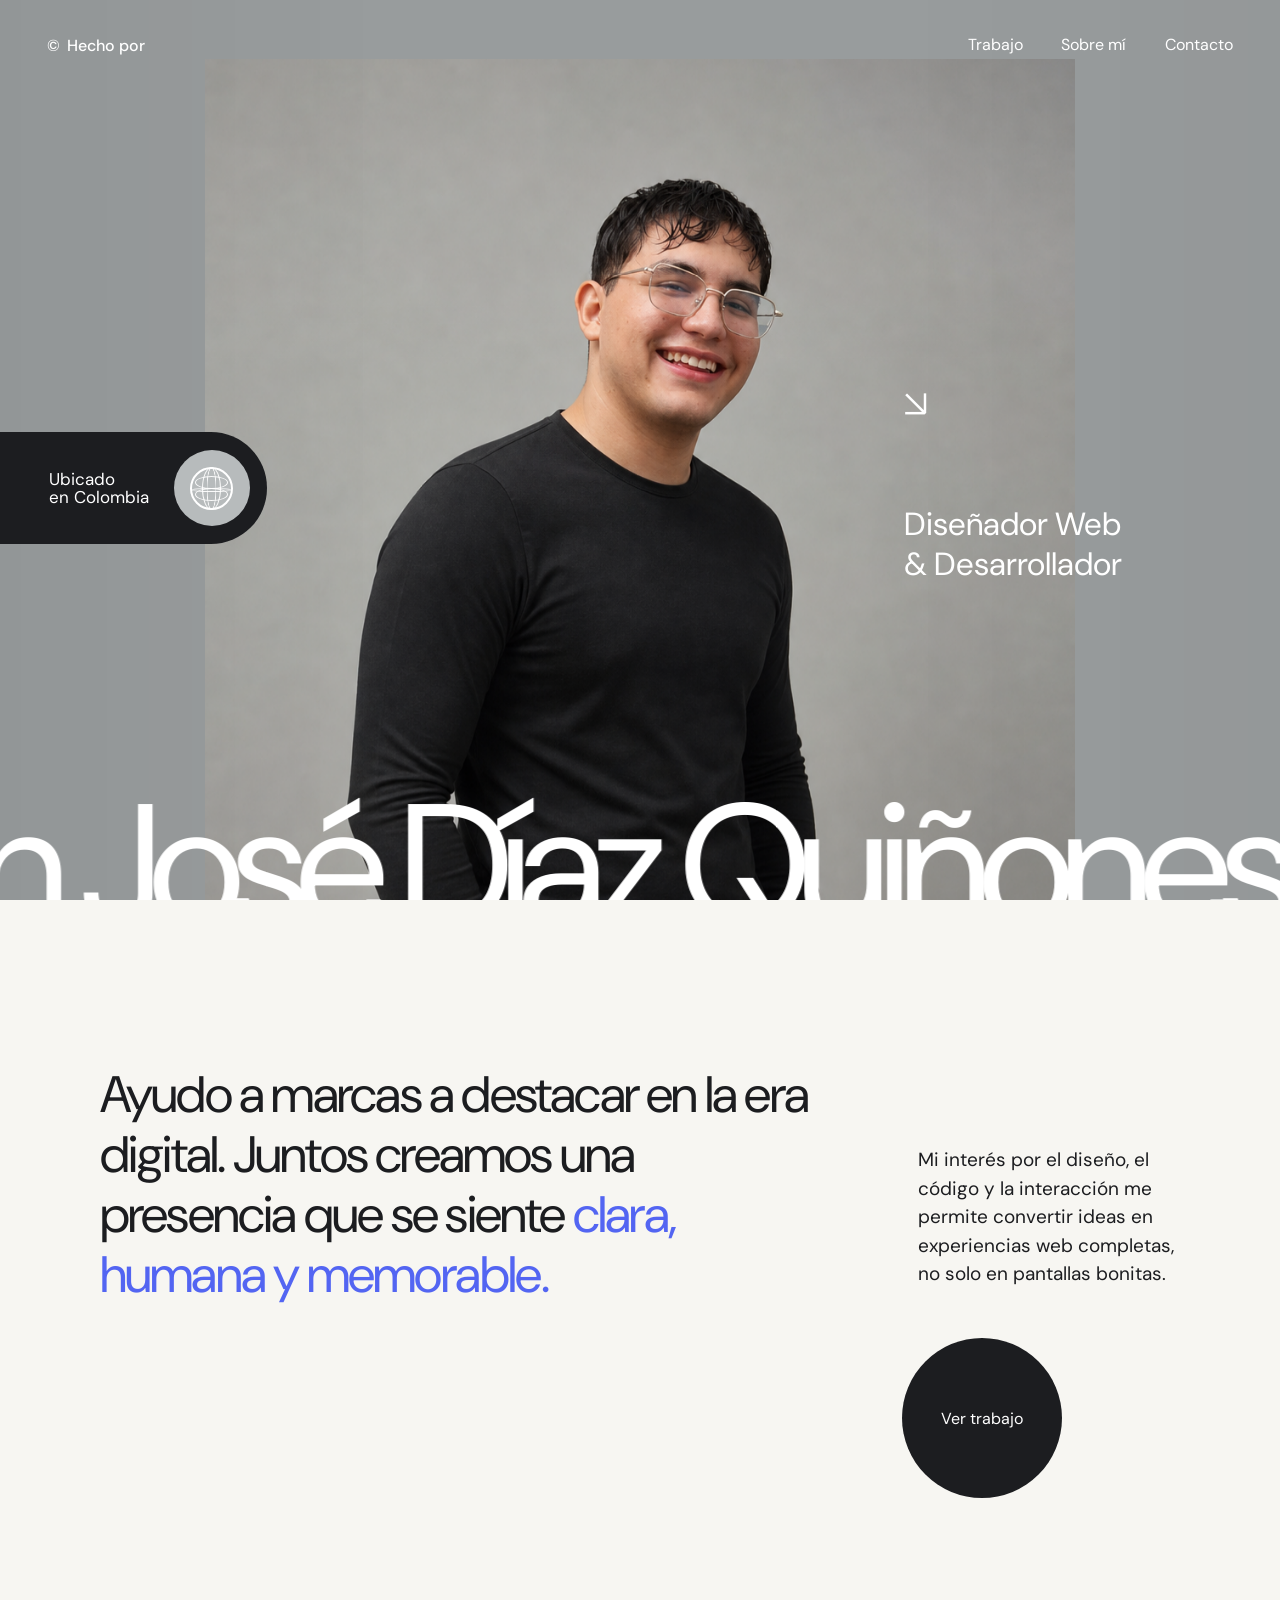
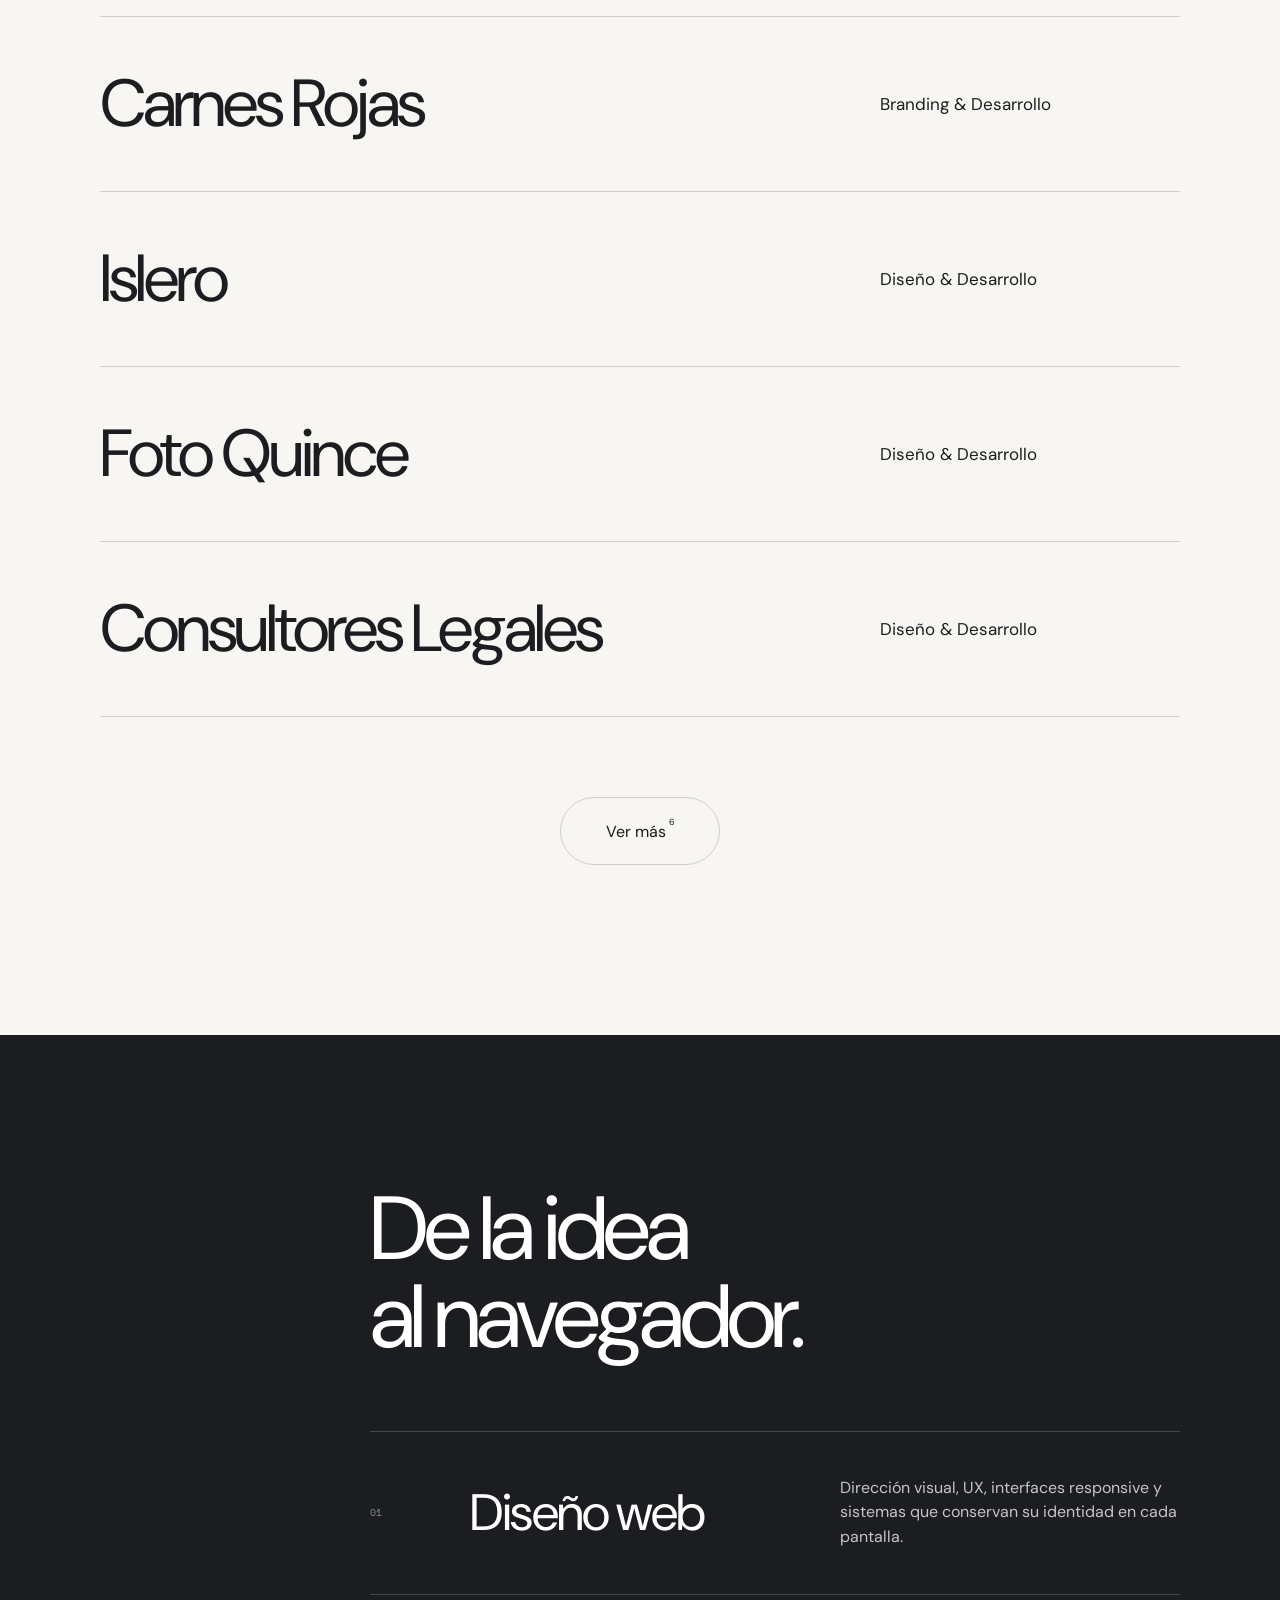
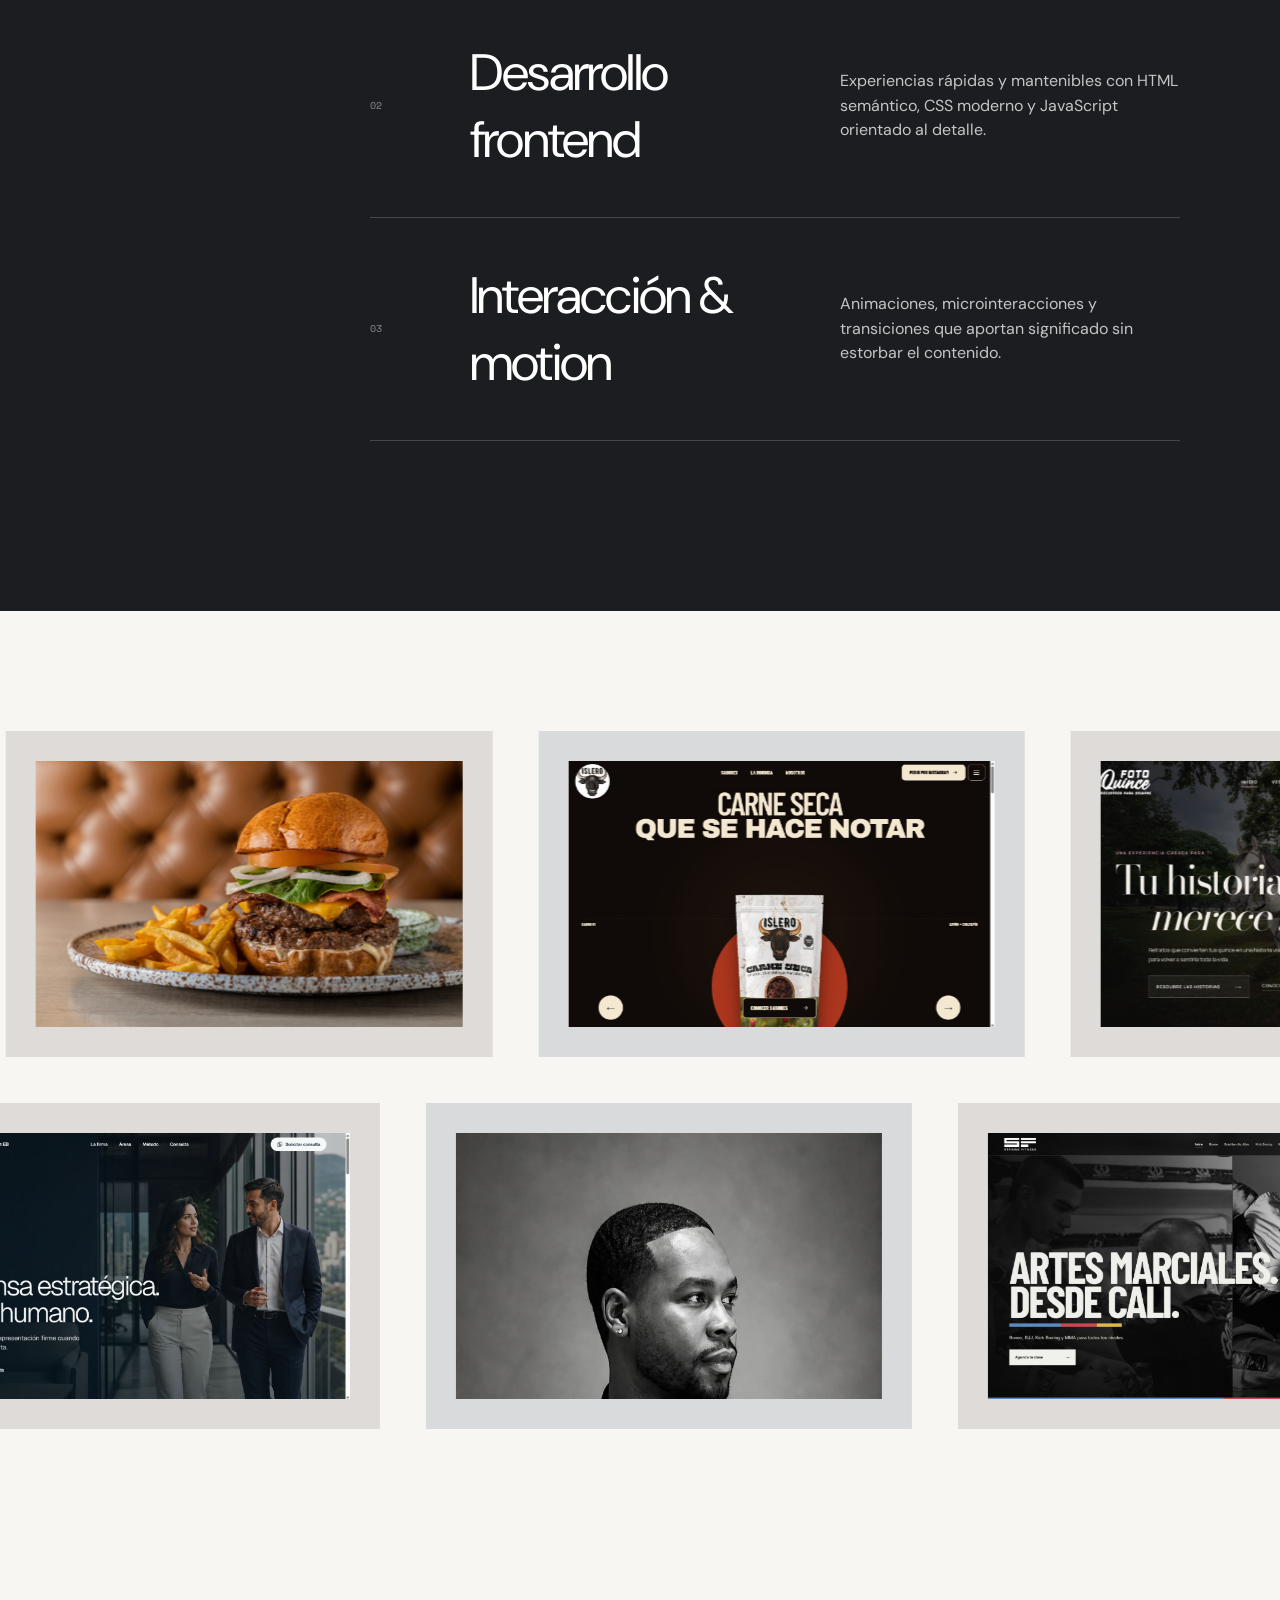
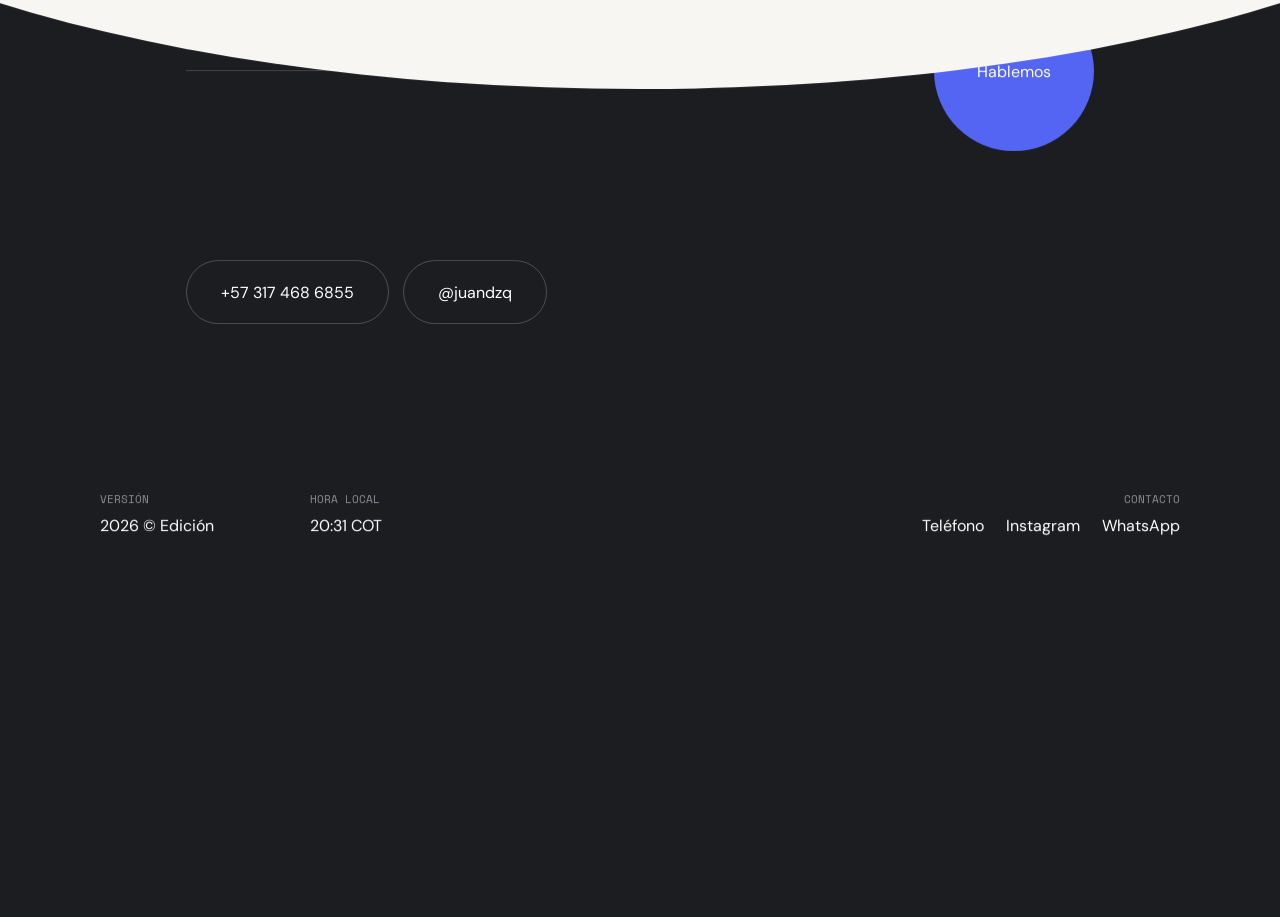
==== commit 0d163640: "Add Calisto Burger project" ====
--- a/index.html
+++ b/index.html
@@ -189,6 +189,9 @@
         <a class="project" href="https://consultores-legales-eb.vercel.app/" target="_blank" rel="noreferrer" data-image="assets/projects/consultores-legales-eb.png">
           <div class="project__row"><h3>Consultores Legales</h3><p>Diseño & Desarrollo</p></div>
         </a>
+        <a class="project project--extra" href="https://calisto-burger-bbq.vercel.app/" target="_blank" rel="noreferrer" data-image="assets/projects/calisto-burger-bbq.webp">
+          <div class="project__row"><h3>Calisto Burger</h3><p>Dirección & Desarrollo</p></div>
+        </a>
         <a class="project project--extra" href="https://juanlegend.github.io/striking-fitness/" target="_blank" rel="noreferrer" data-image="assets/projects/striking-fitness.png">
           <div class="project__row"><h3>Striking Fitness</h3><p>Diseño & Desarrollo</p></div>
         </a>
@@ -215,6 +218,7 @@
         <a class="project-card" href="https://islero-carne-seca.vercel.app/" target="_blank" rel="noreferrer"><img src="assets/projects/islero-carne-seca.png" alt="Portada del proyecto Islero Carne Seca" width="1440" height="900" loading="lazy"><h3>Islero</h3><p>Diseño & Desarrollo</p></a>
         <a class="project-card" href="https://foto-quince-cali.vercel.app/" target="_blank" rel="noreferrer"><img src="assets/projects/foto-quince.png" alt="Portada del proyecto Foto Quince Cali" width="1440" height="900" loading="lazy"><h3>Foto Quince</h3><p>Diseño & Desarrollo</p></a>
         <a class="project-card" href="https://consultores-legales-eb.vercel.app/" target="_blank" rel="noreferrer"><img src="assets/projects/consultores-legales-eb.png" alt="Portada del proyecto Consultores Legales EB" width="1440" height="900" loading="lazy"><h3>Consultores Legales</h3><p>Diseño & Desarrollo</p></a>
+        <a class="project-card project-card--extra" href="https://calisto-burger-bbq.vercel.app/" target="_blank" rel="noreferrer"><img src="assets/projects/calisto-burger-bbq.webp" alt="Portada del proyecto Calisto Burger & BBQ" width="2100" height="1400" loading="lazy"><h3>Calisto Burger</h3><p>Dirección & Desarrollo</p></a>
         <a class="project-card project-card--extra" href="https://juanlegend.github.io/striking-fitness/" target="_blank" rel="noreferrer"><img src="assets/projects/striking-fitness.png" alt="Portada del proyecto Striking Fitness" width="1440" height="900" loading="lazy"><h3>Striking Fitness</h3><p>Diseño & Desarrollo</p></a>
         <a class="project-card project-card--extra" href="https://bayron-garcia-portfolio.vercel.app/" target="_blank" rel="noreferrer"><img src="assets/projects/bayron-garcia-editorial.webp" alt="Nueva portada editorial del proyecto Bayron García" width="1440" height="900" loading="lazy"><h3>Bayron García</h3><p>Dirección & Desarrollo</p></a>
         <a class="project-card project-card--extra" href="https://el-rancho-de-jonas.vercel.app/" target="_blank" rel="noreferrer"><img src="assets/projects/rancho-jonas.png" alt="Portada del proyecto El Rancho de Jonás" width="1440" height="900" loading="lazy"><h3>Rancho de Jonás</h3><p>UX & Desarrollo</p></a>
@@ -224,7 +228,7 @@
 
       <button class="more-work magnetic" type="button" aria-expanded="false" aria-controls="project-list project-cards">
         <span class="more-work__fill" aria-hidden="true"></span>
-        <span class="more-work__label"><span class="more-work__text">Ver más</span><sup class="more-work__count">3</sup></span>
+        <span class="more-work__label"><span class="more-work__text">Ver más</span><sup class="more-work__count">6</sup></span>
       </button>
     </section>
 
@@ -241,6 +245,7 @@
       <div class="showcase__viewport">
         <div class="showcase__track showcase__track--forward">
           <a href="https://carnes-de-res-rojas.vercel.app/" target="_blank" rel="noreferrer"><img src="assets/projects/carnes-rojas.png" alt="Carnes Rojas" width="1440" height="900" loading="lazy"><span>Carnes Rojas</span></a>
+          <a href="https://calisto-burger-bbq.vercel.app/" target="_blank" rel="noreferrer"><img src="assets/projects/calisto-burger-bbq.webp" alt="Calisto Burger & BBQ" width="2100" height="1400" loading="lazy"><span>Calisto Burger</span></a>
           <a href="https://islero-carne-seca.vercel.app/" target="_blank" rel="noreferrer"><img src="assets/projects/islero-carne-seca.png" alt="Islero Carne Seca" width="1440" height="900" loading="lazy"><span>Islero</span></a>
           <a href="https://foto-quince-cali.vercel.app/" target="_blank" rel="noreferrer"><img src="assets/projects/foto-quince.png" alt="Foto Quince" width="1440" height="900" loading="lazy"><span>Foto Quince</span></a>
           <a href="https://consultores-legales-eb.vercel.app/" target="_blank" rel="noreferrer"><img src="assets/projects/consultores-legales-eb.png" alt="Consultores Legales EB" width="1440" height="900" loading="lazy"><span>Consultores Legales</span></a>
@@ -257,6 +262,7 @@
           <a href="https://bayron-garcia-portfolio.vercel.app/" target="_blank" rel="noreferrer"><img src="assets/projects/bayron-garcia-editorial.webp" alt="Bayron García" width="1440" height="900" loading="lazy"><span>Bayron García</span></a>
           <a href="https://juanlegend.github.io/striking-fitness/" target="_blank" rel="noreferrer"><img src="assets/projects/striking-fitness.png" alt="Striking Fitness" width="1440" height="900" loading="lazy"><span>Striking Fitness</span></a>
           <a href="https://el-rancho-de-jonas.vercel.app/" target="_blank" rel="noreferrer"><img src="assets/projects/rancho-jonas.png" alt="El Rancho de Jonás" width="1440" height="900" loading="lazy"><span>Rancho de Jonás</span></a>
+          <a href="https://calisto-burger-bbq.vercel.app/" target="_blank" rel="noreferrer"><img src="assets/projects/calisto-burger-bbq.webp" alt="Calisto Burger & BBQ" width="2100" height="1400" loading="lazy"><span>Calisto Burger</span></a>
           <a href="https://foto-quince-cali.vercel.app/" target="_blank" rel="noreferrer"><img src="assets/projects/foto-quince.png" alt="Foto Quince" width="1440" height="900" loading="lazy"><span>Foto Quince</span></a>
         </div>
       </div>
--- a/responsive-fixes.css
+++ b/responsive-fixes.css
@@ -201,6 +201,10 @@
 
 .projects.is-expanded .project--extra:nth-of-type(9) {
   transition-delay: .24s;
+}
+
+.projects.is-expanded .project--extra:nth-of-type(10) {
+  transition-delay: .3s;
 }
 
 .more-work {
@@ -284,6 +288,10 @@
     animation-delay: .32s;
   }
 
+  .projects.is-expanded .project-card--extra:nth-of-type(10) {
+    animation-delay: .4s;
+  }
+
   .more-work {
     width: 150px;
     height: 64px;
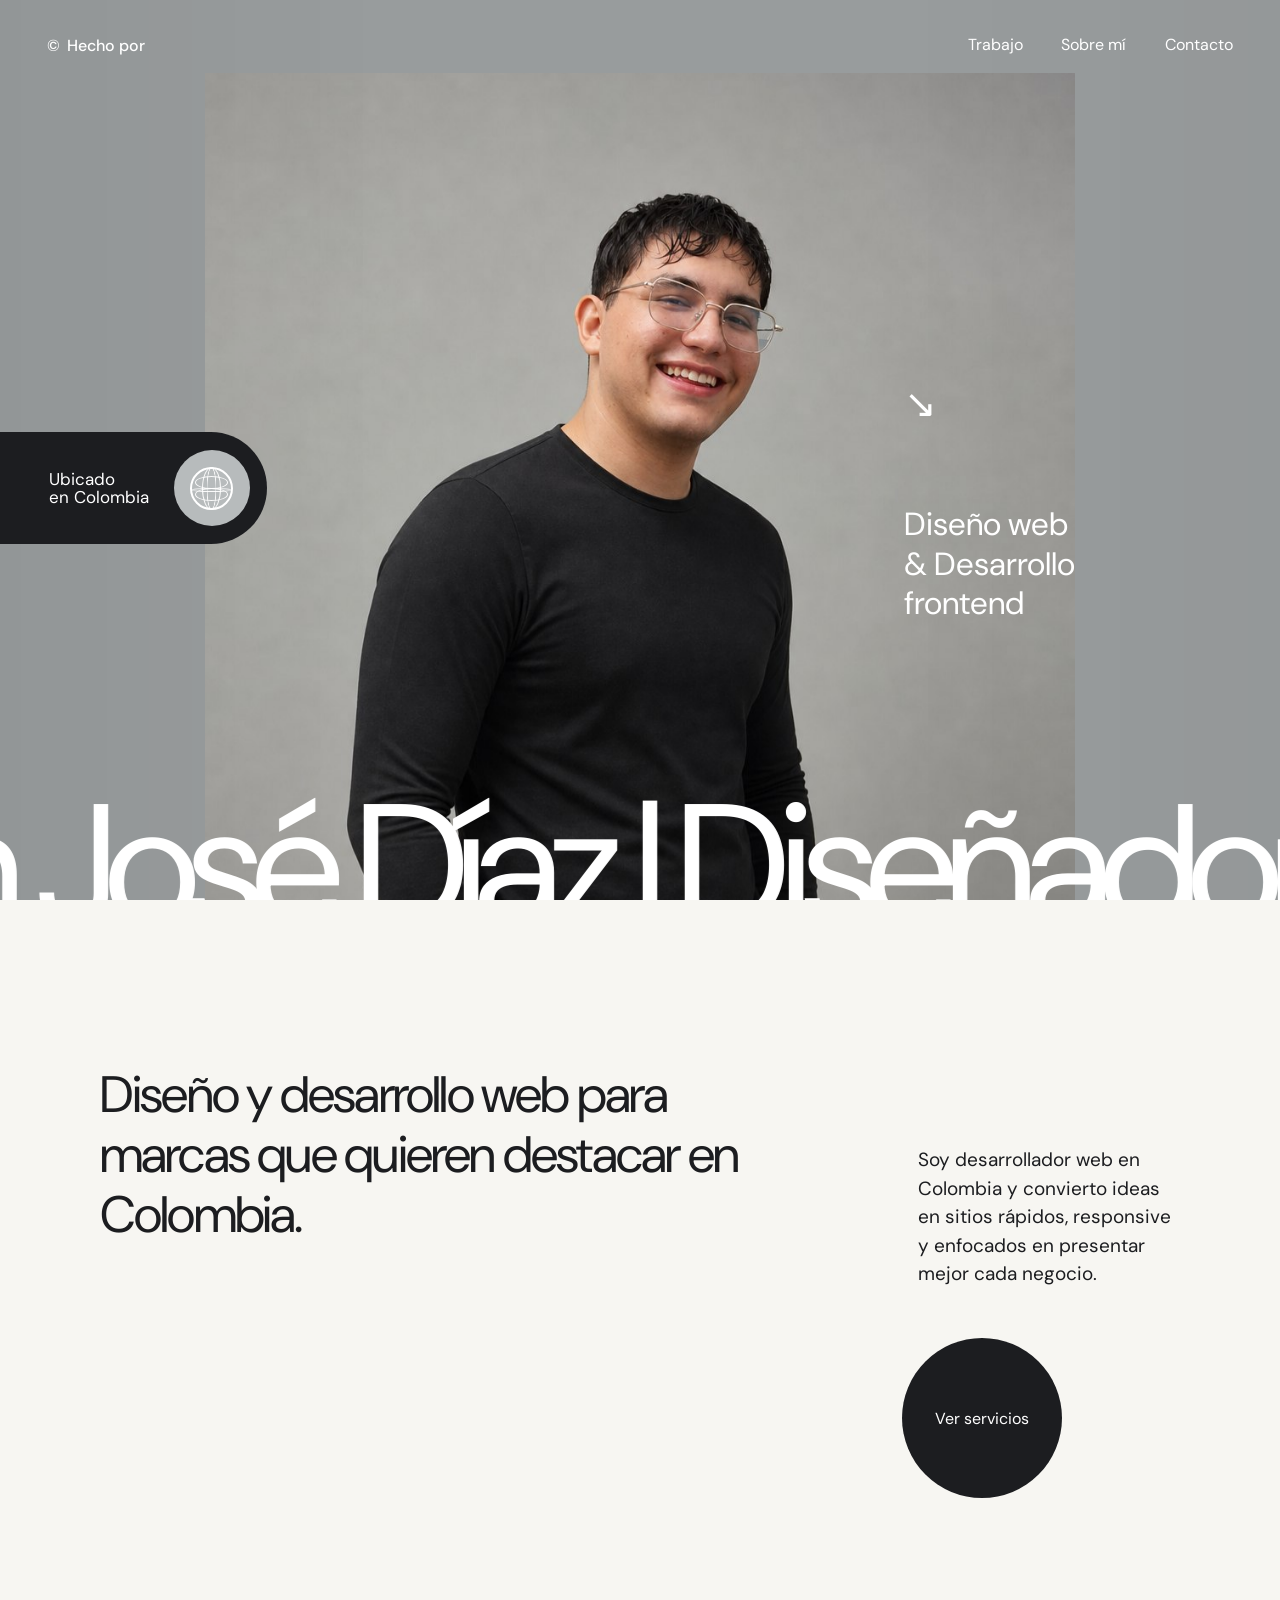
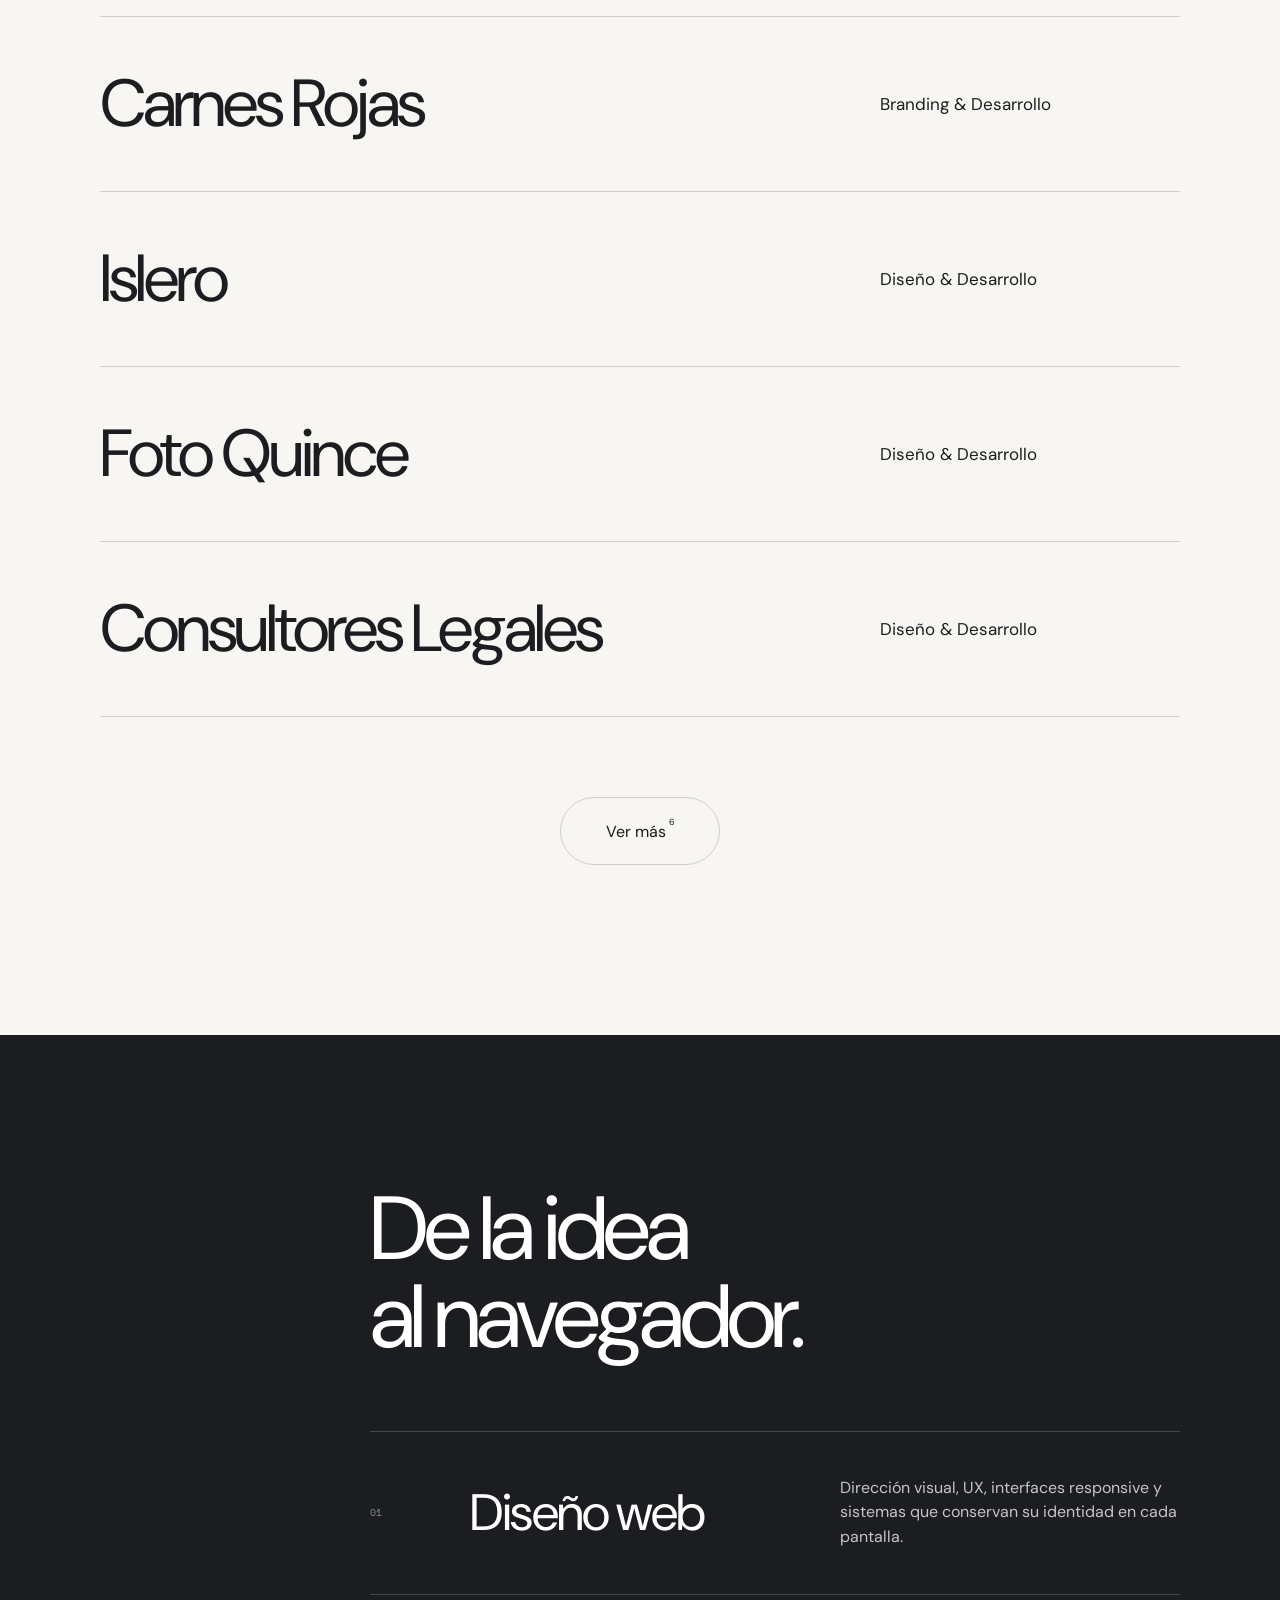
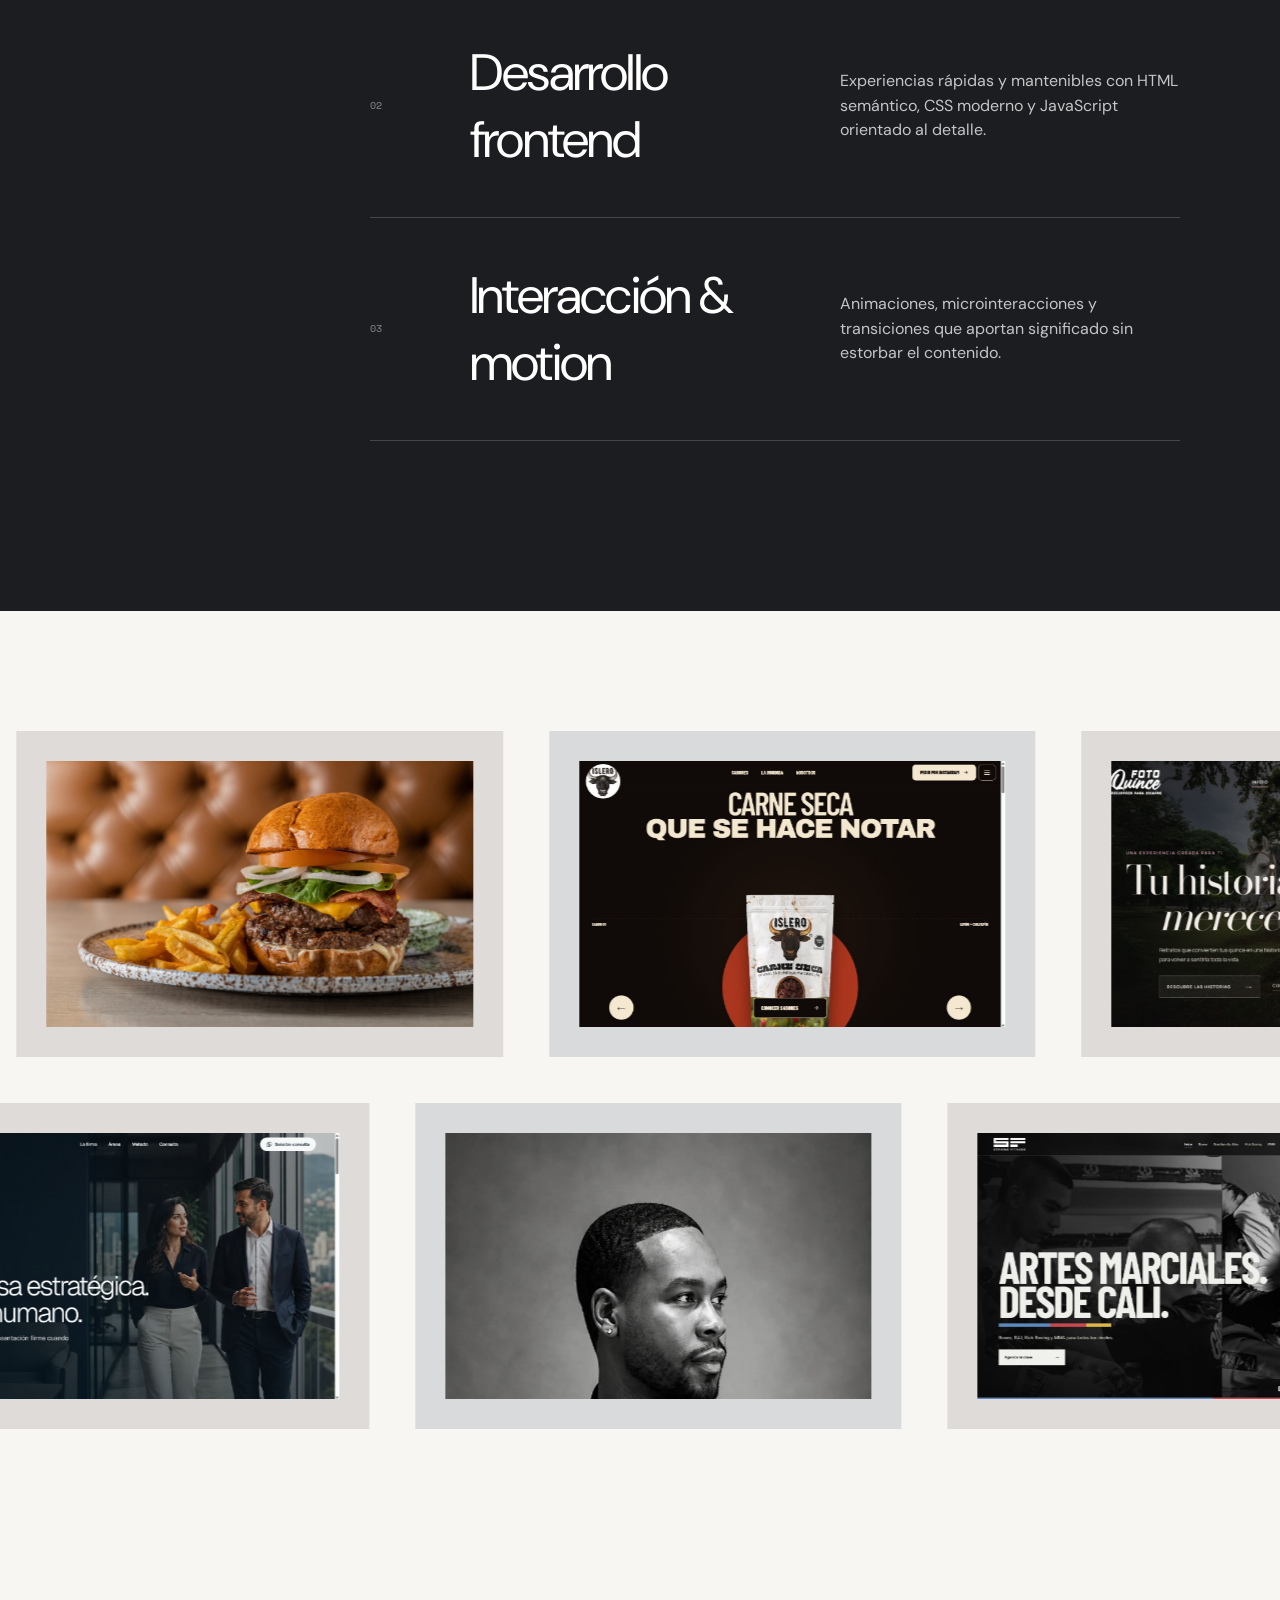
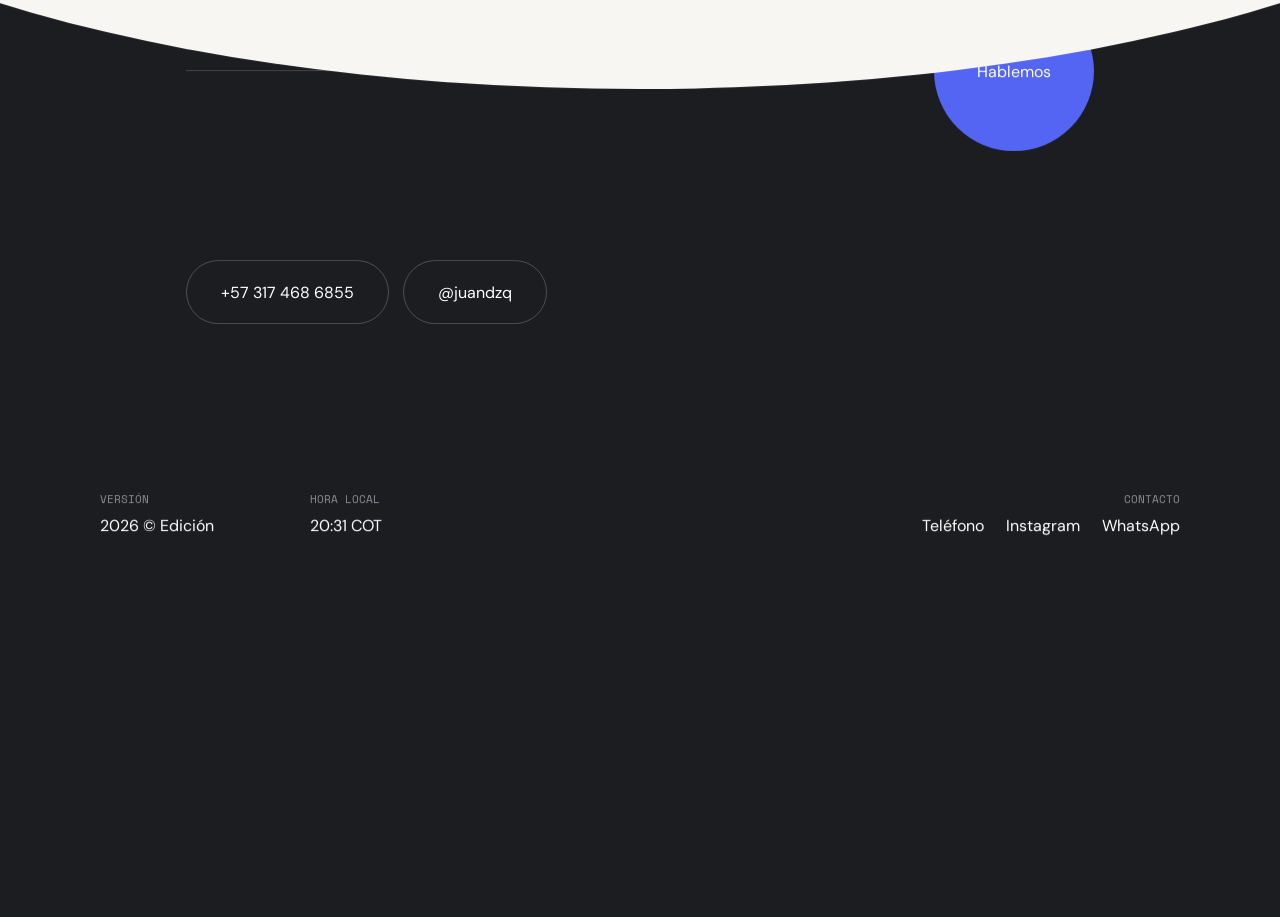
==== commit 2aab6491: "Add SEO service landing page" ====
--- a/index.html
+++ b/index.html
@@ -1,10 +1,10 @@
 <!doctype html>
-<html lang="es">
+<html lang="es-CO">
 <head>
   <meta charset="UTF-8">
   <meta name="viewport" content="width=device-width, initial-scale=1.0">
-  <title>Juan José Díaz — Diseñador web y desarrollador</title>
-  <meta name="description" content="Portafolio de Juan José Díaz Quiñones: diseño web, desarrollo frontend y experiencias digitales con identidad, movimiento y detalle.">
+  <title>Juan José Díaz | Diseñador web y desarrollador frontend</title>
+  <meta name="description" content="Portafolio de Juan José Díaz: diseño web, desarrollo frontend y experiencias digitales responsive para marcas y negocios.">
   <meta name="author" content="Juan José Díaz Quiñones">
   <meta name="robots" content="index, follow, max-image-preview:large">
   <meta name="theme-color" content="#1c1d20">
@@ -13,15 +13,16 @@
 
   <link rel="canonical" href="https://juandzq.vercel.app/">
   <link rel="icon" href="assets/favicon.svg" type="image/svg+xml">
+  <link rel="preload" as="image" href="assets/desarrollador-web-colombia-juan-jose-diaz-retrato.jpg" fetchpriority="high">
 
   <meta property="og:type" content="website">
   <meta property="og:locale" content="es_CO">
   <meta property="og:site_name" content="Juan José Díaz">
   <meta property="og:url" content="https://juandzq.vercel.app/">
-  <meta property="og:title" content="Juan José Díaz — Diseño web que se siente">
-  <meta property="og:description" content="Diseño, desarrollo y movimiento para marcas que quieren destacar con una presencia digital clara, humana y memorable.">
-  <meta property="og:image" content="https://juandzq.vercel.app/assets/social/juan-jose-diaz-og.jpg">
-  <meta property="og:image:secure_url" content="https://juandzq.vercel.app/assets/social/juan-jose-diaz-og.jpg">
+  <meta property="og:title" content="Juan José Díaz | Diseño web y desarrollo frontend">
+  <meta property="og:description" content="Portafolio de experiencias digitales rápidas, atractivas y responsive para marcas y negocios.">
+  <meta property="og:image" content="https://juandzq.vercel.app/assets/desarrollador-web-colombia-juan-jose-diaz.jpg">
+  <meta property="og:image:secure_url" content="https://juandzq.vercel.app/assets/desarrollador-web-colombia-juan-jose-diaz.jpg">
   <meta property="og:image:type" content="image/jpeg">
   <meta property="og:image:width" content="1200">
   <meta property="og:image:height" content="630">
@@ -29,9 +30,9 @@
 
   <meta name="twitter:card" content="summary_large_image">
   <meta name="twitter:url" content="https://juandzq.vercel.app/">
-  <meta name="twitter:title" content="Juan José Díaz — Diseño web que se siente">
-  <meta name="twitter:description" content="Diseño, desarrollo y movimiento para marcas que quieren destacar con una presencia digital clara, humana y memorable.">
-  <meta name="twitter:image" content="https://juandzq.vercel.app/assets/social/juan-jose-diaz-og.jpg">
+  <meta name="twitter:title" content="Juan José Díaz | Diseño web y desarrollo frontend">
+  <meta name="twitter:description" content="Portafolio de experiencias digitales rápidas, atractivas y responsive para marcas y negocios.">
+  <meta name="twitter:image" content="https://juandzq.vercel.app/assets/desarrollador-web-colombia-juan-jose-diaz.jpg">
   <meta name="twitter:image:alt" content="Retrato de Juan José Díaz sobre un fondo oscuro con un sutil acento azul.">
 
   <script type="application/ld+json">
@@ -44,15 +45,15 @@
           "url": "https://juandzq.vercel.app/",
           "name": "Juan José Díaz",
           "alternateName": "Juan DZQ",
-          "description": "Portafolio de diseño web y desarrollo frontend de Juan José Díaz Quiñones.",
+          "description": "Portafolio y servicios de desarrollo web en Colombia de Juan José Díaz Quiñones.",
           "inLanguage": "es-CO"
         },
         {
           "@type": "ProfilePage",
           "@id": "https://juandzq.vercel.app/#profile",
           "url": "https://juandzq.vercel.app/",
-          "name": "Juan José Díaz — Diseñador web y desarrollador",
-          "description": "Portafolio de Juan José Díaz Quiñones: diseño web, desarrollo frontend y experiencias digitales con identidad, movimiento y detalle.",
+          "name": "Juan José Díaz | Diseñador web y desarrollador frontend",
+          "description": "Portafolio de diseño web y desarrollo frontend de Juan José Díaz Quiñones.",
           "inLanguage": "es-CO",
           "isPartOf": {
             "@id": "https://juandzq.vercel.app/#website"
@@ -64,7 +65,7 @@
             "alternateName": "Juan DZQ",
             "jobTitle": "Diseñador web y desarrollador frontend",
             "url": "https://juandzq.vercel.app/",
-            "image": "https://juandzq.vercel.app/assets/social/juan-jose-diaz-og.jpg",
+            "image": "https://juandzq.vercel.app/assets/desarrollador-web-colombia-juan-jose-diaz.jpg",
             "sameAs": [
               "https://www.instagram.com/juandzq/",
               "https://github.com/JuanLegend"
@@ -80,9 +81,8 @@
       ]
     }
   </script>
-  <link rel="preconnect" href="https://fonts.googleapis.com">
-  <link rel="preconnect" href="https://fonts.gstatic.com" crossorigin>
-  <link href="https://fonts.googleapis.com/css2?family=DM+Sans:opsz,wght@9..40,300;9..40,400;9..40,500&family=Space+Mono:wght@400&display=swap" rel="stylesheet">
+  <link rel="preload" href="assets/fonts/dm-sans-latin.woff2" as="font" type="font/woff2" crossorigin>
+  <link rel="stylesheet" href="fonts.css">
   <link rel="stylesheet" href="styles.css">
   <link rel="stylesheet" href="responsive-fixes.css">
   <script src="app.js" defer></script>
@@ -118,9 +118,10 @@
   </aside>
 
   <header class="topbar">
-    <a class="brand magnetic" href="#inicio" aria-label="Volver al inicio">
+    <a class="brand magnetic" href="#inicio">
       <span>©</span>
       <span class="brand__swap"><i>Hecho por</i><i>Juan José</i></span>
+      <span class="visually-hidden">Volver al inicio</span>
     </a>
     <nav class="topbar__nav" aria-label="Navegación principal">
       <a class="magnetic" href="#trabajo">Trabajo</a>
@@ -134,8 +135,8 @@
 
   <main id="contenido">
     <section class="hero" id="inicio">
-      <div class="hero__photo" aria-hidden="true">
-        <img src="assets/juan-hero.png" alt="" width="1024" height="1536" fetchpriority="high">
+      <div class="hero__photo">
+        <img src="assets/desarrollador-web-colombia-juan-jose-diaz-retrato.jpg" alt="Juan José Díaz, desarrollador web en Colombia" width="1024" height="1536" fetchpriority="high">
       </div>
 
       <div class="location-pill reveal">
@@ -154,28 +155,29 @@
 
       <div class="hero__role reveal">
         <span class="hero__arrow" aria-hidden="true">↘</span>
-        <p>Diseñador Web<br>& Desarrollador</p>
-      </div>
-
-      <div class="name-marquee" aria-label="Juan José Díaz Quiñones">
+        <p>Diseño web<br>& Desarrollo frontend</p>
+      </div>
+
+      <div class="name-marquee" aria-label="Juan José Díaz, diseñador web y desarrollador frontend">
         <div class="name-marquee__track">
-          <h1>Juan José Díaz Quiñones —</h1>
-          <h1 aria-hidden="true">Juan José Díaz Quiñones —</h1>
+          <h1>Juan José Díaz | Diseñador web y desarrollador frontend</h1>
+          <span class="name-marquee__clone" aria-hidden="true">Juan José Díaz | Diseñador web y desarrollador frontend</span>
         </div>
       </div>
     </section>
 
     <section class="intro section-pad" id="sobre-mi">
       <div class="intro__statement reveal-lines">
-        <p>Ayudo a marcas a destacar en la era digital. Juntos creamos una presencia que se siente <em>clara, humana y memorable.</em></p>
+        <h2>Diseño y desarrollo web para marcas que quieren destacar en Colombia.</h2>
       </div>
       <div class="intro__aside reveal">
-        <p>Mi interés por el diseño, el código y la interacción me permite convertir ideas en experiencias web completas, no solo en pantallas bonitas.</p>
-      </div>
-      <a class="round-button magnetic" href="#trabajo"><span>Ver trabajo</span></a>
+        <p>Soy desarrollador web en Colombia y convierto ideas en sitios rápidos, responsive y enfocados en presentar mejor cada negocio.</p>
+      </div>
+      <a class="round-button magnetic" href="desarrollador-web-colombia/"><span>Ver servicios</span></a>
     </section>
 
     <section class="projects section-pad" id="trabajo">
+      <h2 class="visually-hidden">Proyectos de diseño y desarrollo web</h2>
       <div class="project-list" id="project-list" aria-label="Selección de proyectos de Juan José">
         <a class="project" href="https://carnes-de-res-rojas.vercel.app/" target="_blank" rel="noreferrer" data-image="assets/projects/carnes-rojas.png">
           <div class="project__row"><h3>Carnes Rojas</h3><p>Branding & Desarrollo</p></div>
@@ -274,7 +276,7 @@
       </div>
       <div class="contact__inner section-pad">
         <div class="contact__title reveal">
-          <img src="assets/juan-hero.png" alt="" width="1024" height="1536" loading="lazy">
+          <img src="assets/desarrollador-web-colombia-juan-jose-diaz-retrato.jpg" alt="Juan José Díaz, diseñador y desarrollador web" width="1024" height="1536" loading="lazy">
           <h2>Trabajemos<br>juntos</h2>
         </div>
         <div class="contact__rule">
--- a/fonts.css
+++ b/fonts.css
@@ -0,0 +1,15 @@
+@font-face {
+  font-family: "DM Sans";
+  font-style: normal;
+  font-weight: 300 500;
+  font-display: swap;
+  src: url("assets/fonts/dm-sans-latin.woff2") format("woff2");
+}
+
+@font-face {
+  font-family: "Space Mono";
+  font-style: normal;
+  font-weight: 400;
+  font-display: swap;
+  src: url("assets/fonts/space-mono-latin.woff2") format("woff2");
+}
--- a/responsive-fixes.css
+++ b/responsive-fixes.css
@@ -3,7 +3,47 @@
   height: auto !important;
 }
 
+.visually-hidden {
+  position: absolute !important;
+  width: 1px !important;
+  height: 1px !important;
+  padding: 0 !important;
+  margin: -1px !important;
+  overflow: hidden !important;
+  clip: rect(0, 0, 0, 0) !important;
+  white-space: nowrap !important;
+  border: 0 !important;
+}
+
+.name-marquee__clone {
+  display: block;
+  flex: none;
+  margin: 0;
+  font-size: clamp(112px, 13vw, 220px);
+  font-weight: 300;
+  line-height: .82;
+  letter-spacing: -.065em;
+  white-space: nowrap;
+}
+
+.intro__statement h2 {
+  margin: 0;
+  max-width: 900px;
+  font-size: clamp(37px, 4vw, 67px);
+  font-weight: 400;
+  line-height: 1.17;
+  letter-spacing: -.035em;
+}
+
 @media (max-width: 760px) {
+  .name-marquee__clone {
+    font-size: 100px;
+  }
+
+  .intro__statement h2 {
+    font-size: 35px;
+  }
+
   .project-card img {
     height: calc((100vw - 48px) * .625) !important;
   }
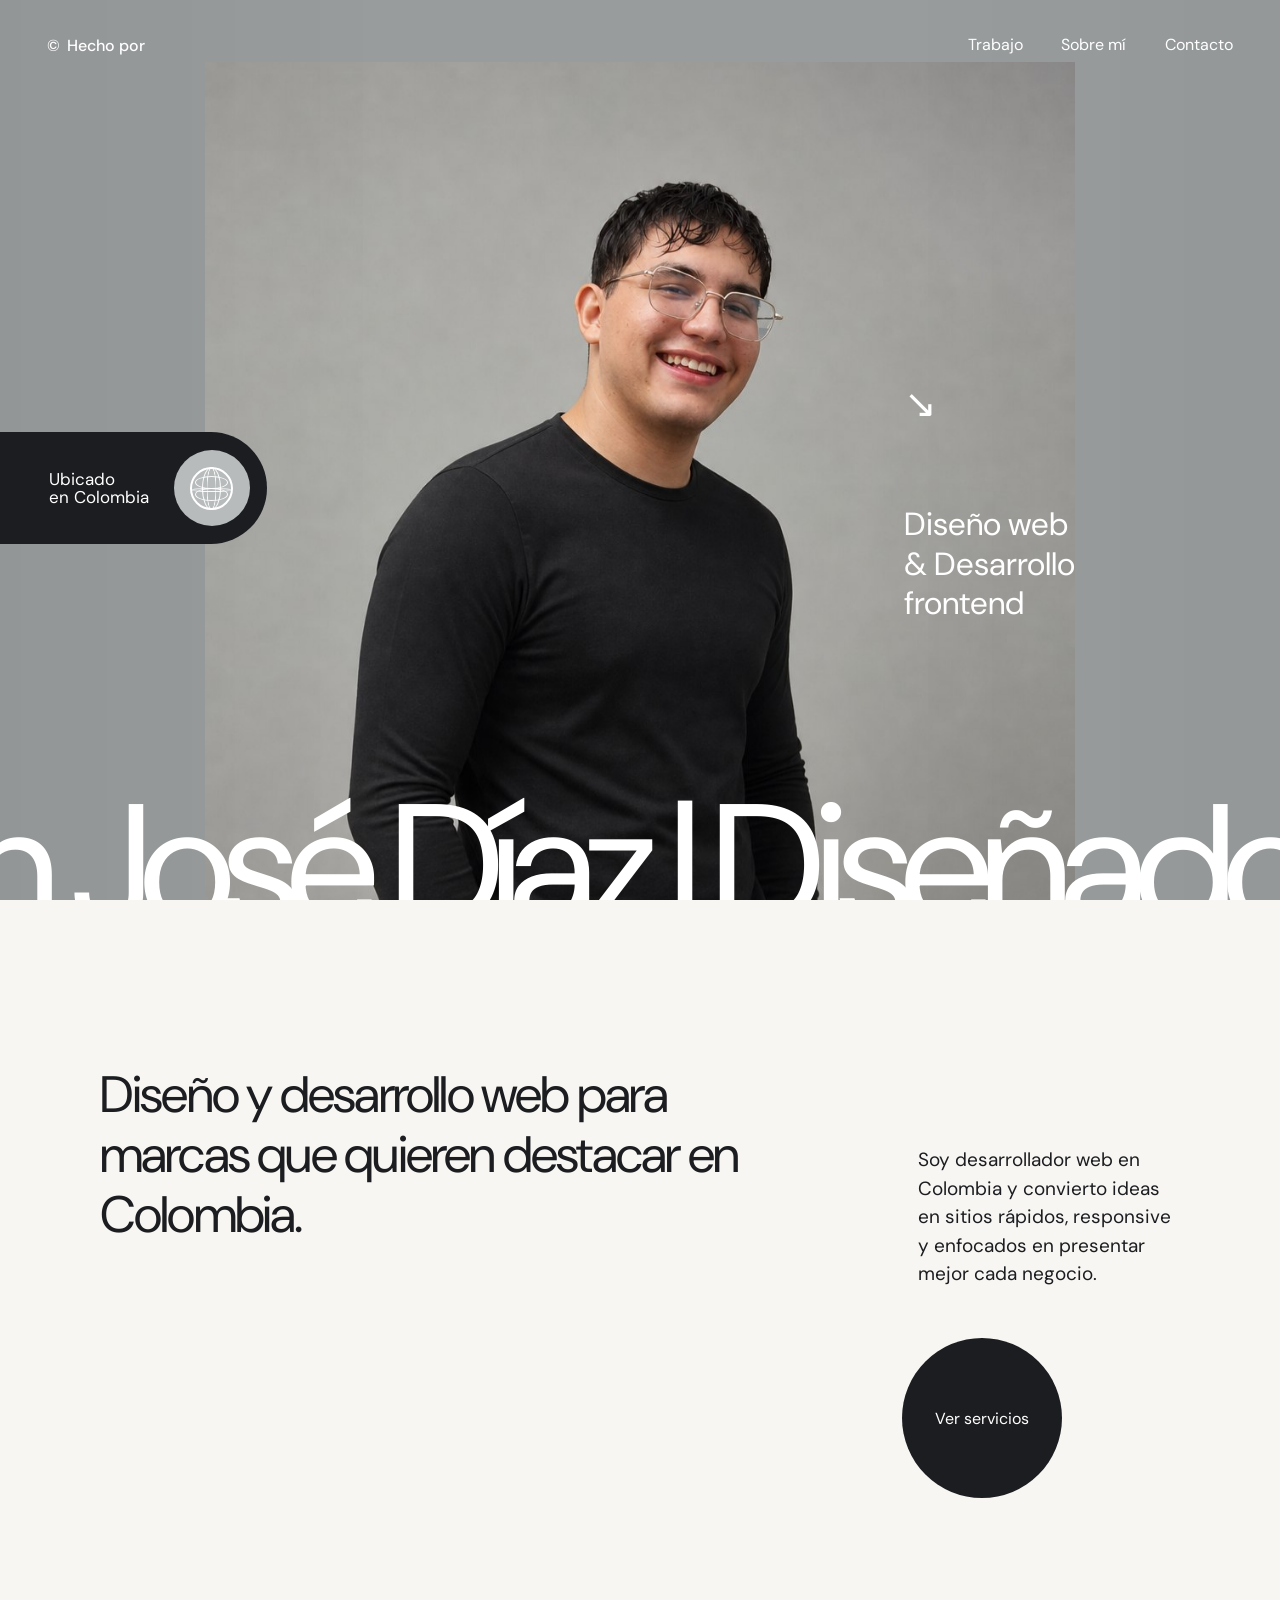
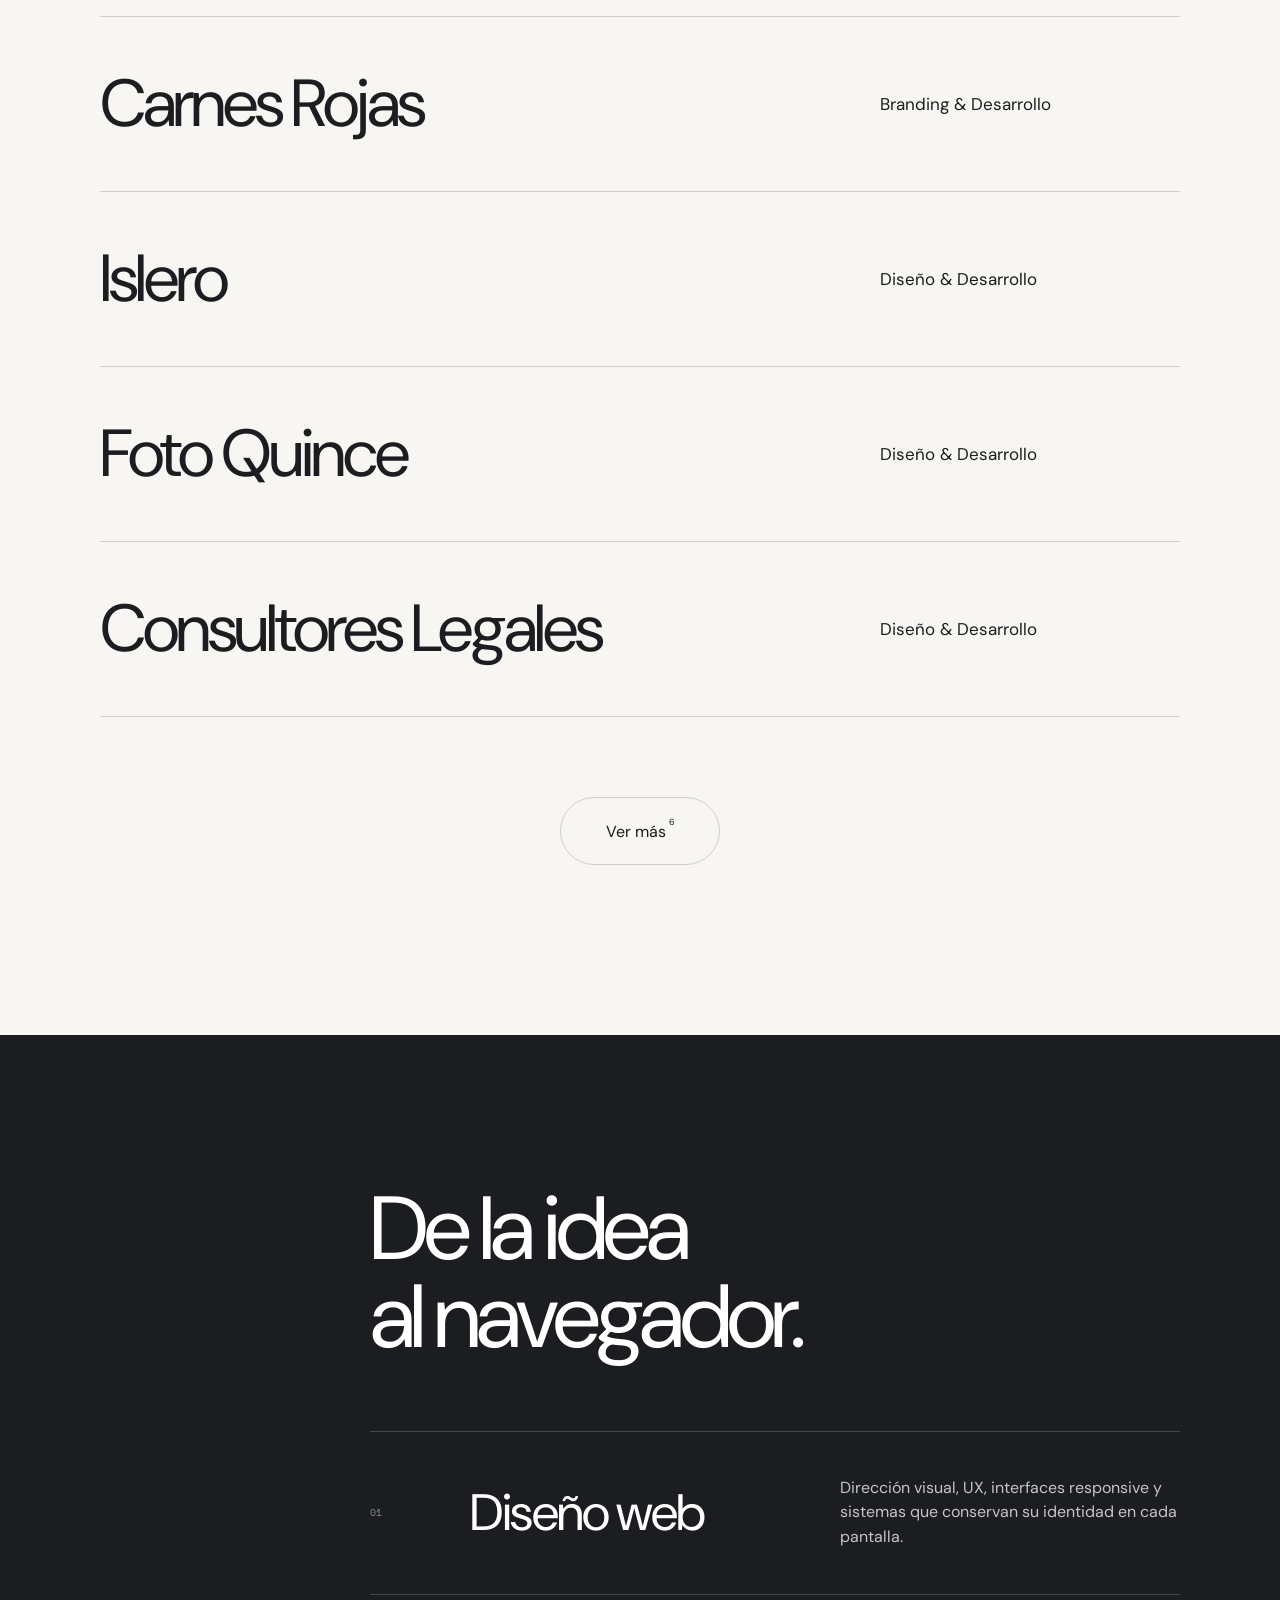
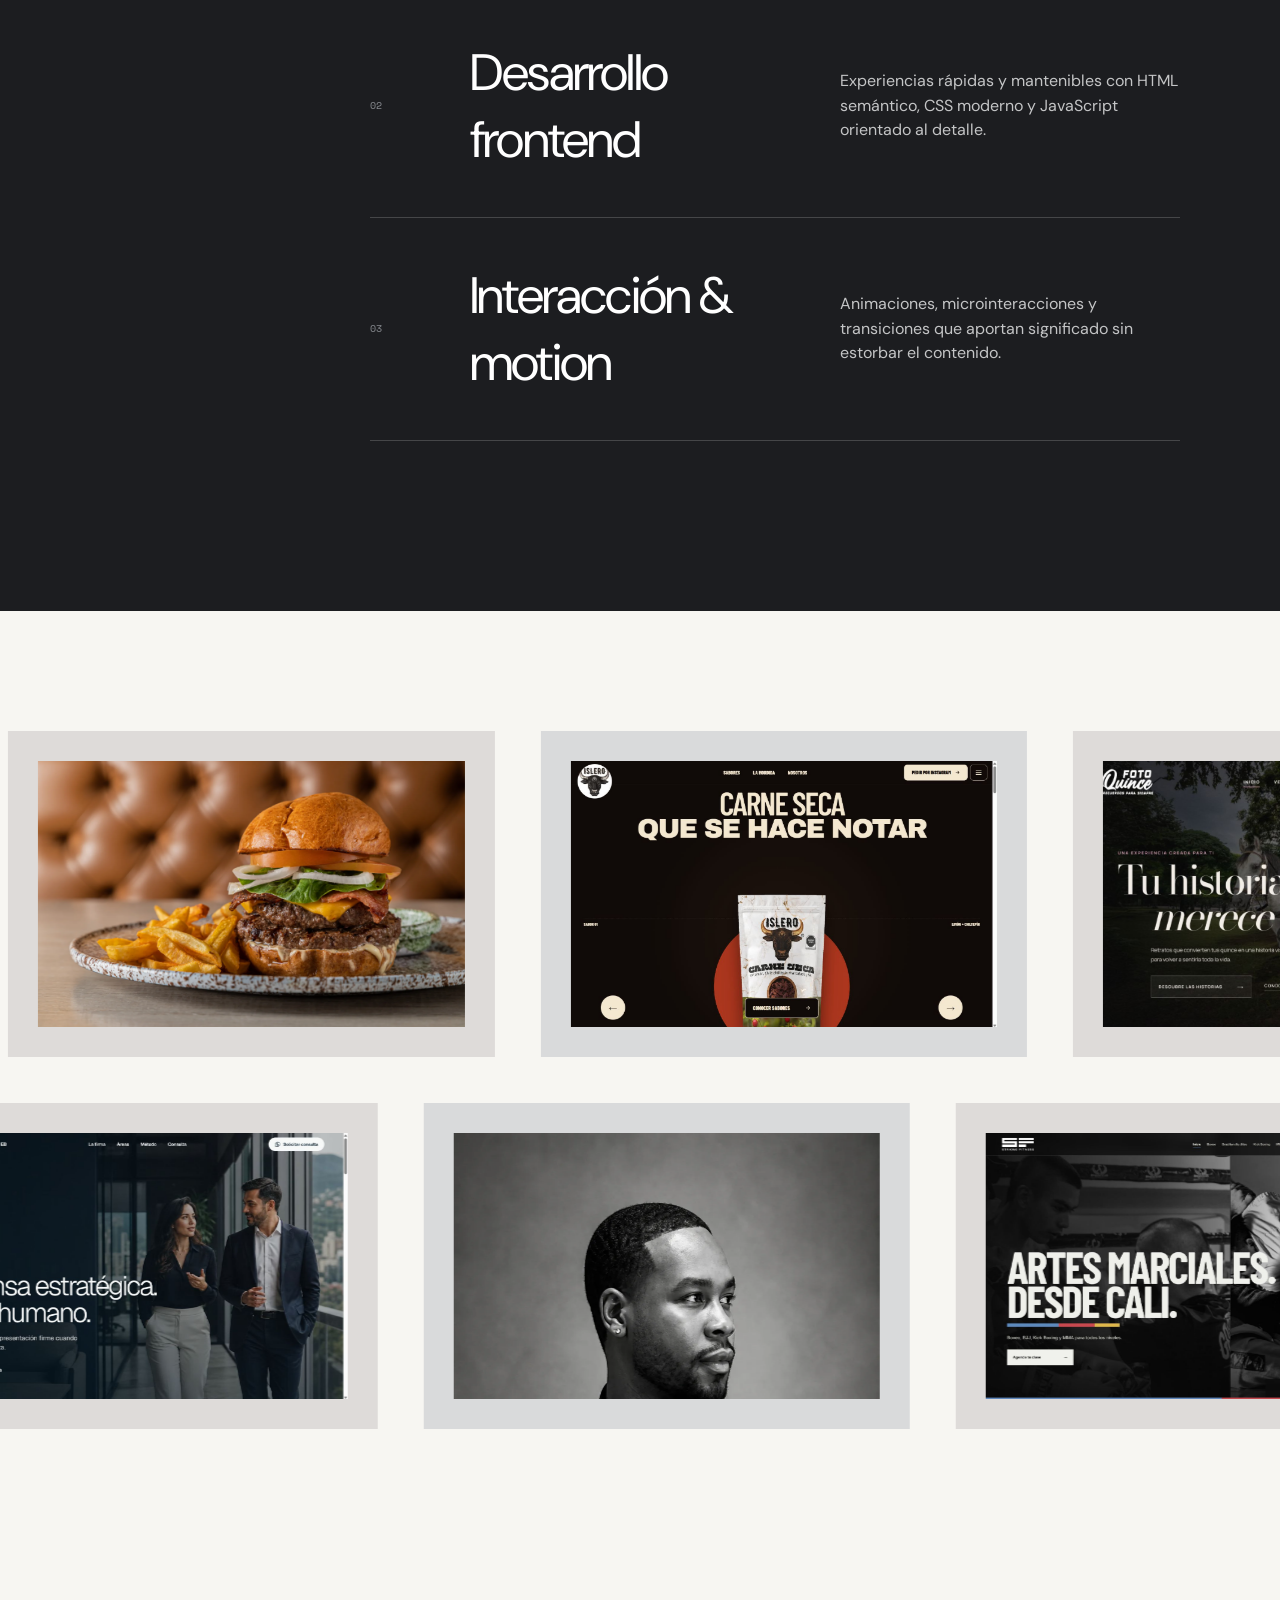
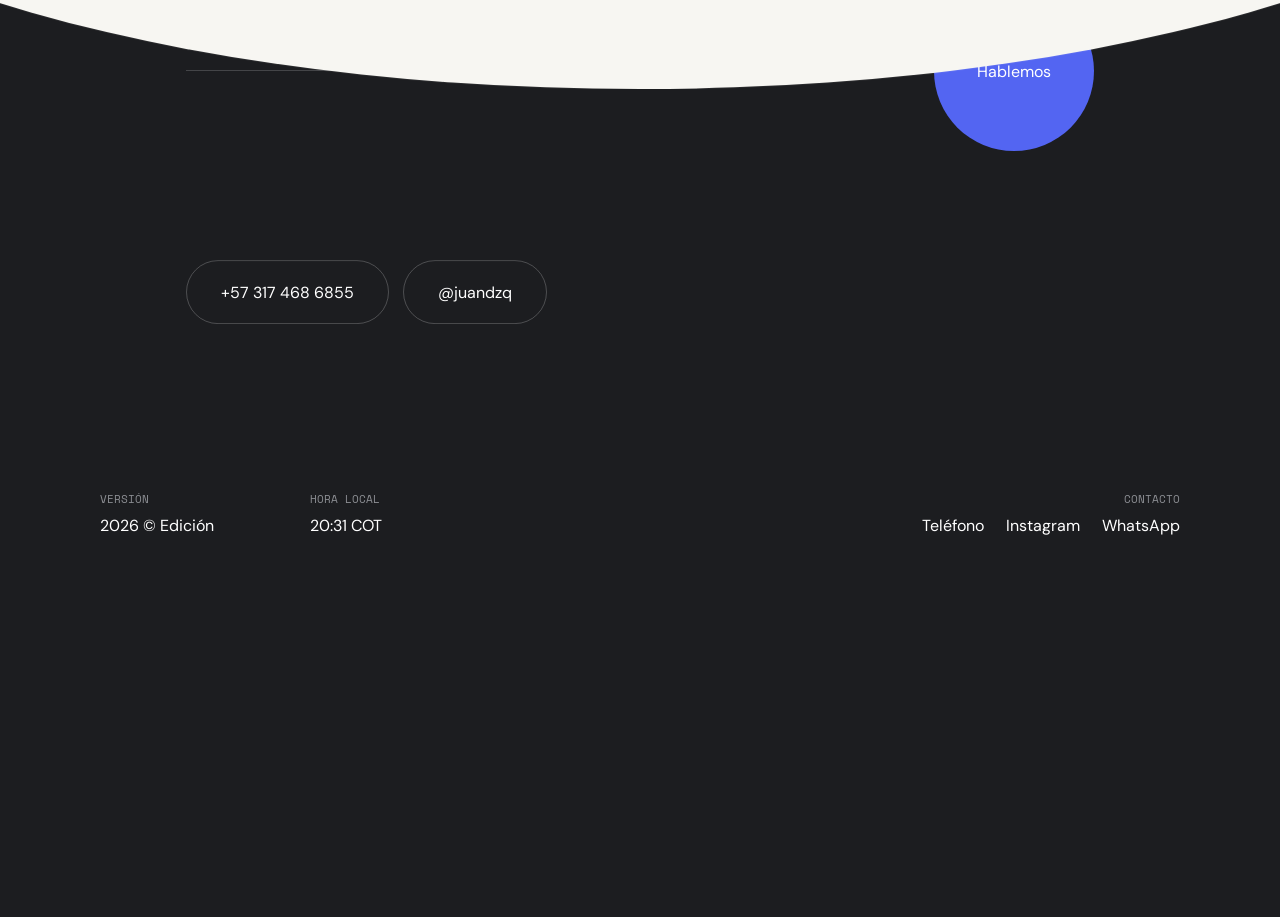
==== commit 9b2d5754: "Switch production URLs to juandzq.com" ====
--- a/index.html
+++ b/index.html
@@ -11,28 +11,28 @@
   <meta name="color-scheme" content="light">
   <meta name="format-detection" content="telephone=no">
 
-  <link rel="canonical" href="https://juandzq.vercel.app/">
+  <link rel="canonical" href="https://juandzq.com/">
   <link rel="icon" href="assets/favicon.svg" type="image/svg+xml">
   <link rel="preload" as="image" href="assets/desarrollador-web-colombia-juan-jose-diaz-retrato.jpg" fetchpriority="high">
 
   <meta property="og:type" content="website">
   <meta property="og:locale" content="es_CO">
   <meta property="og:site_name" content="Juan José Díaz">
-  <meta property="og:url" content="https://juandzq.vercel.app/">
+  <meta property="og:url" content="https://juandzq.com/">
   <meta property="og:title" content="Juan José Díaz | Diseño web y desarrollo frontend">
   <meta property="og:description" content="Portafolio de experiencias digitales rápidas, atractivas y responsive para marcas y negocios.">
-  <meta property="og:image" content="https://juandzq.vercel.app/assets/desarrollador-web-colombia-juan-jose-diaz.jpg">
-  <meta property="og:image:secure_url" content="https://juandzq.vercel.app/assets/desarrollador-web-colombia-juan-jose-diaz.jpg">
+  <meta property="og:image" content="https://juandzq.com/assets/desarrollador-web-colombia-juan-jose-diaz.jpg">
+  <meta property="og:image:secure_url" content="https://juandzq.com/assets/desarrollador-web-colombia-juan-jose-diaz.jpg">
   <meta property="og:image:type" content="image/jpeg">
   <meta property="og:image:width" content="1200">
   <meta property="og:image:height" content="630">
   <meta property="og:image:alt" content="Retrato de Juan José Díaz sobre un fondo oscuro con un sutil acento azul.">
 
   <meta name="twitter:card" content="summary_large_image">
-  <meta name="twitter:url" content="https://juandzq.vercel.app/">
+  <meta name="twitter:url" content="https://juandzq.com/">
   <meta name="twitter:title" content="Juan José Díaz | Diseño web y desarrollo frontend">
   <meta name="twitter:description" content="Portafolio de experiencias digitales rápidas, atractivas y responsive para marcas y negocios.">
-  <meta name="twitter:image" content="https://juandzq.vercel.app/assets/desarrollador-web-colombia-juan-jose-diaz.jpg">
+  <meta name="twitter:image" content="https://juandzq.com/assets/desarrollador-web-colombia-juan-jose-diaz.jpg">
   <meta name="twitter:image:alt" content="Retrato de Juan José Díaz sobre un fondo oscuro con un sutil acento azul.">
 
   <script type="application/ld+json">
@@ -41,8 +41,8 @@
       "@graph": [
         {
           "@type": "WebSite",
-          "@id": "https://juandzq.vercel.app/#website",
-          "url": "https://juandzq.vercel.app/",
+          "@id": "https://juandzq.com/#website",
+          "url": "https://juandzq.com/",
           "name": "Juan José Díaz",
           "alternateName": "Juan DZQ",
           "description": "Portafolio y servicios de desarrollo web en Colombia de Juan José Díaz Quiñones.",
@@ -50,22 +50,22 @@
         },
         {
           "@type": "ProfilePage",
-          "@id": "https://juandzq.vercel.app/#profile",
-          "url": "https://juandzq.vercel.app/",
+          "@id": "https://juandzq.com/#profile",
+          "url": "https://juandzq.com/",
           "name": "Juan José Díaz | Diseñador web y desarrollador frontend",
           "description": "Portafolio de diseño web y desarrollo frontend de Juan José Díaz Quiñones.",
           "inLanguage": "es-CO",
           "isPartOf": {
-            "@id": "https://juandzq.vercel.app/#website"
+            "@id": "https://juandzq.com/#website"
           },
           "mainEntity": {
             "@type": "Person",
-            "@id": "https://juandzq.vercel.app/#juan-jose-diaz",
+            "@id": "https://juandzq.com/#juan-jose-diaz",
             "name": "Juan José Díaz Quiñones",
             "alternateName": "Juan DZQ",
             "jobTitle": "Diseñador web y desarrollador frontend",
-            "url": "https://juandzq.vercel.app/",
-            "image": "https://juandzq.vercel.app/assets/desarrollador-web-colombia-juan-jose-diaz.jpg",
+            "url": "https://juandzq.com/",
+            "image": "https://juandzq.com/assets/desarrollador-web-colombia-juan-jose-diaz.jpg",
             "sameAs": [
               "https://www.instagram.com/juandzq/",
               "https://github.com/JuanLegend"
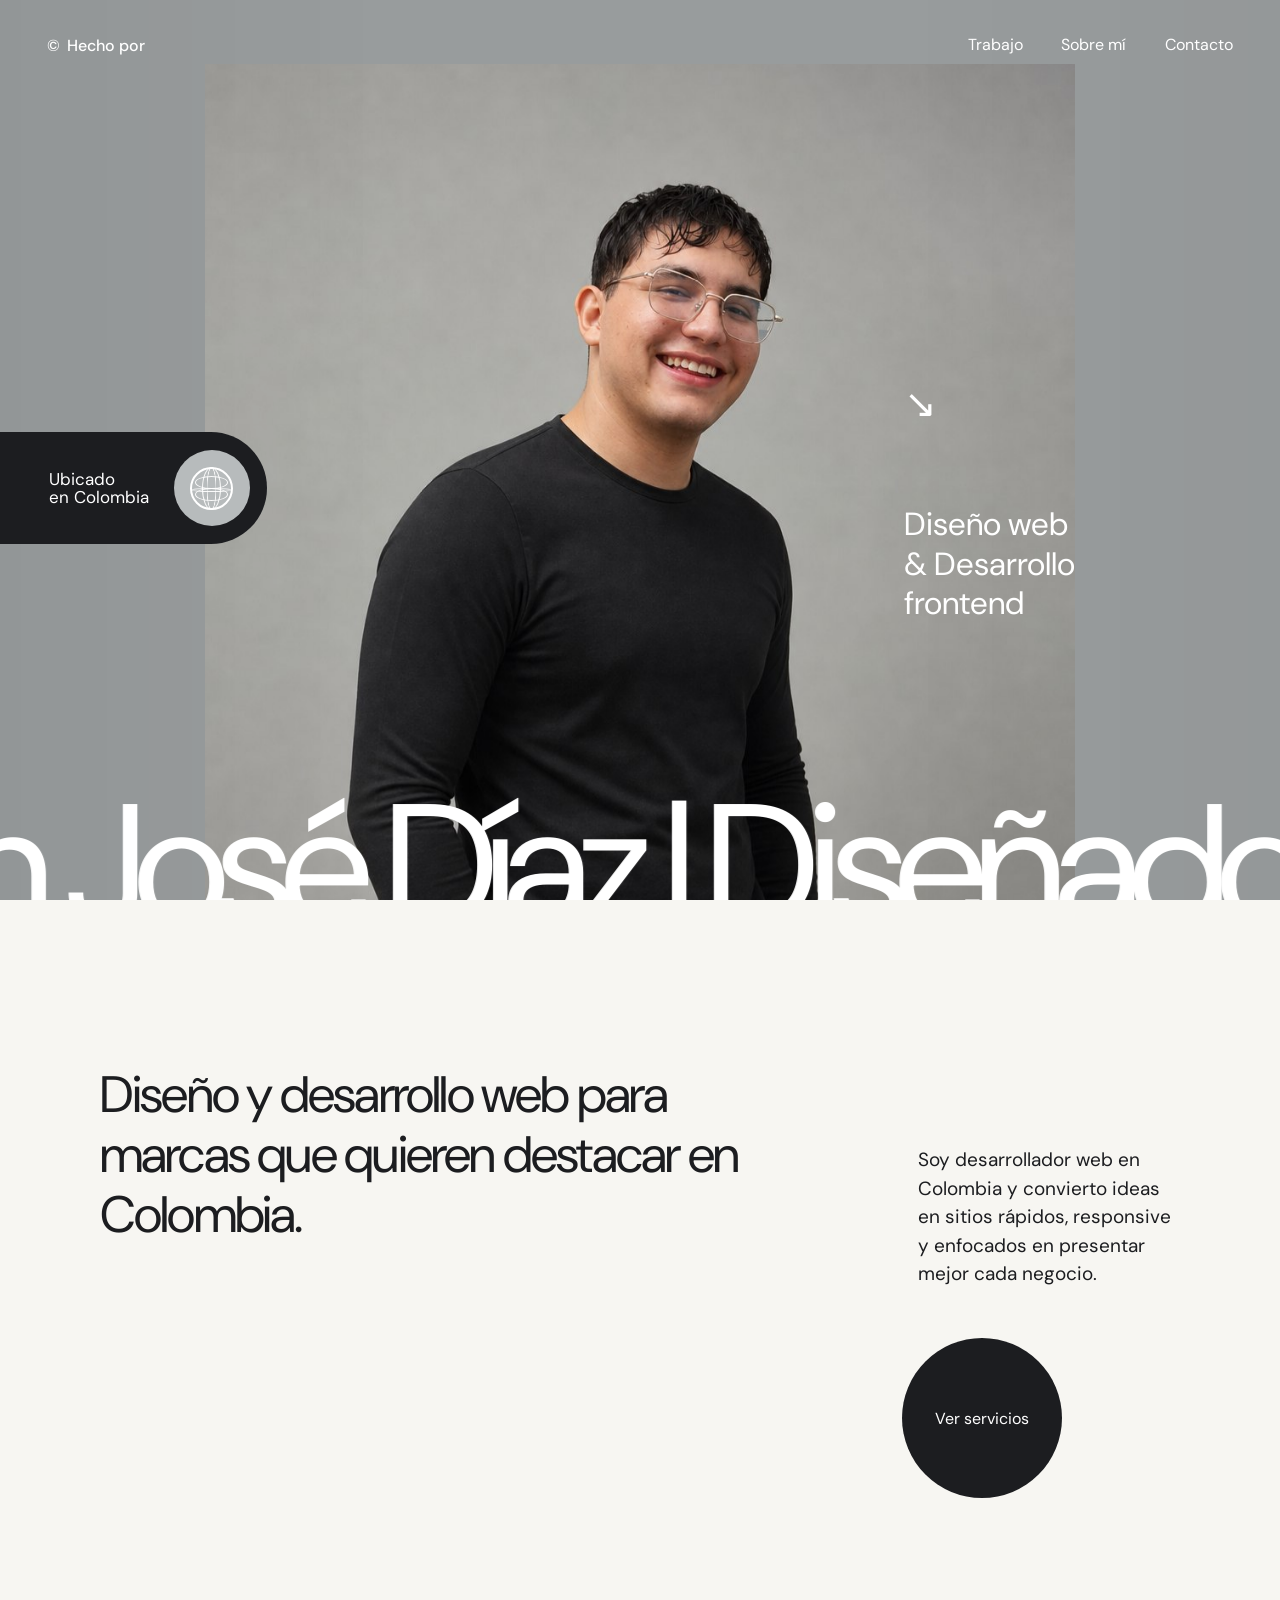
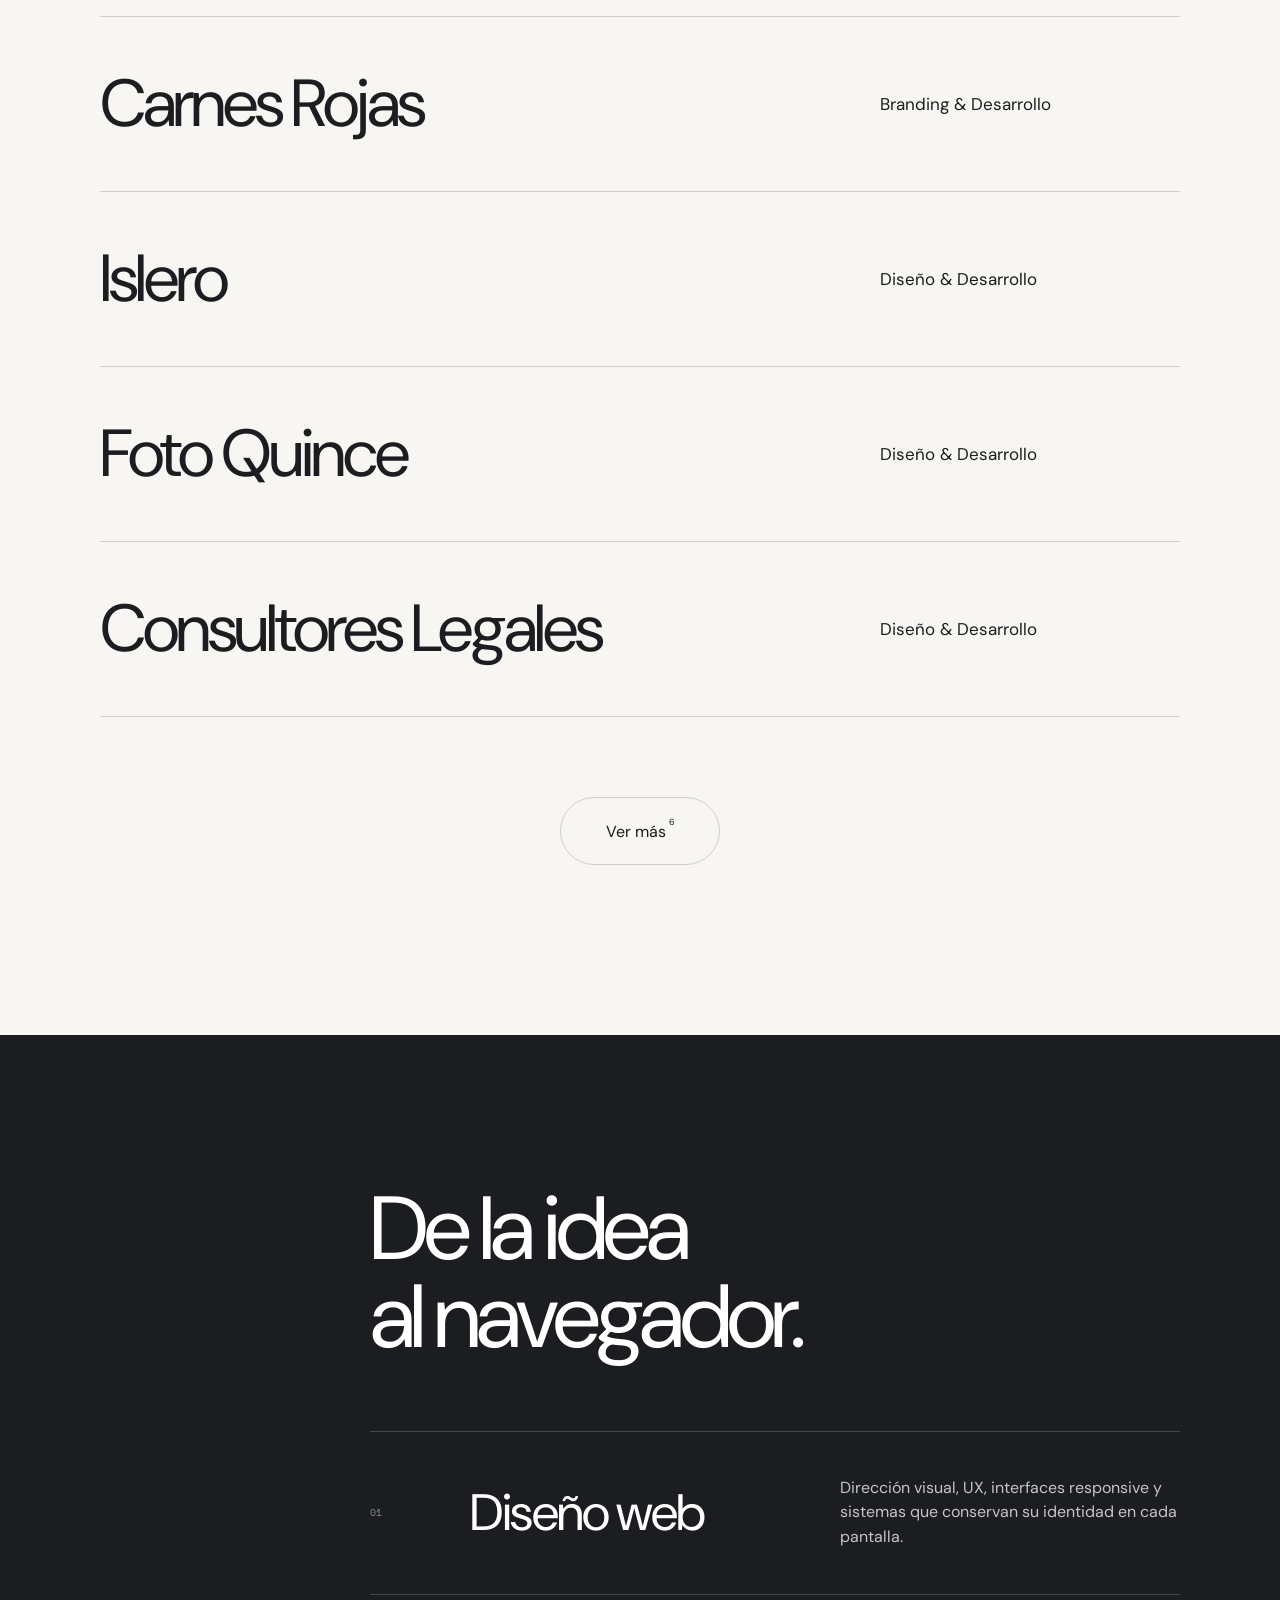
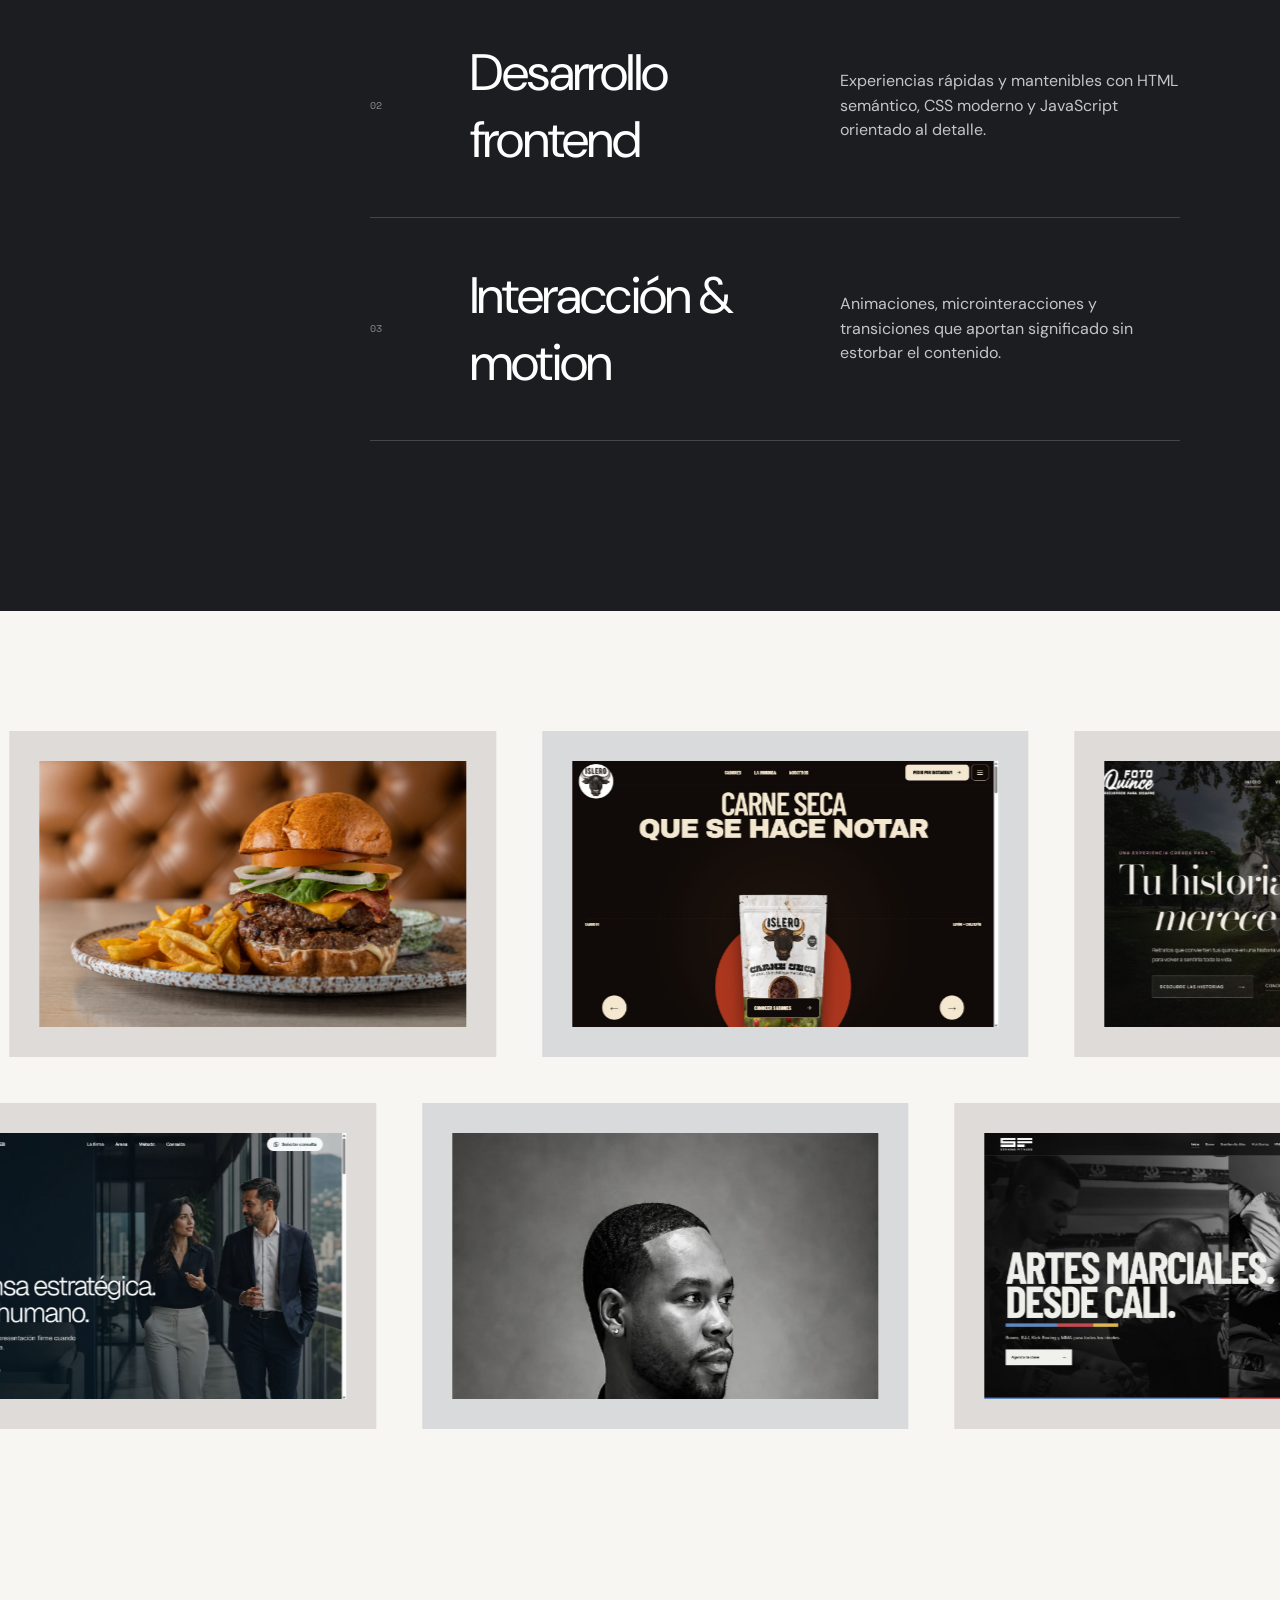
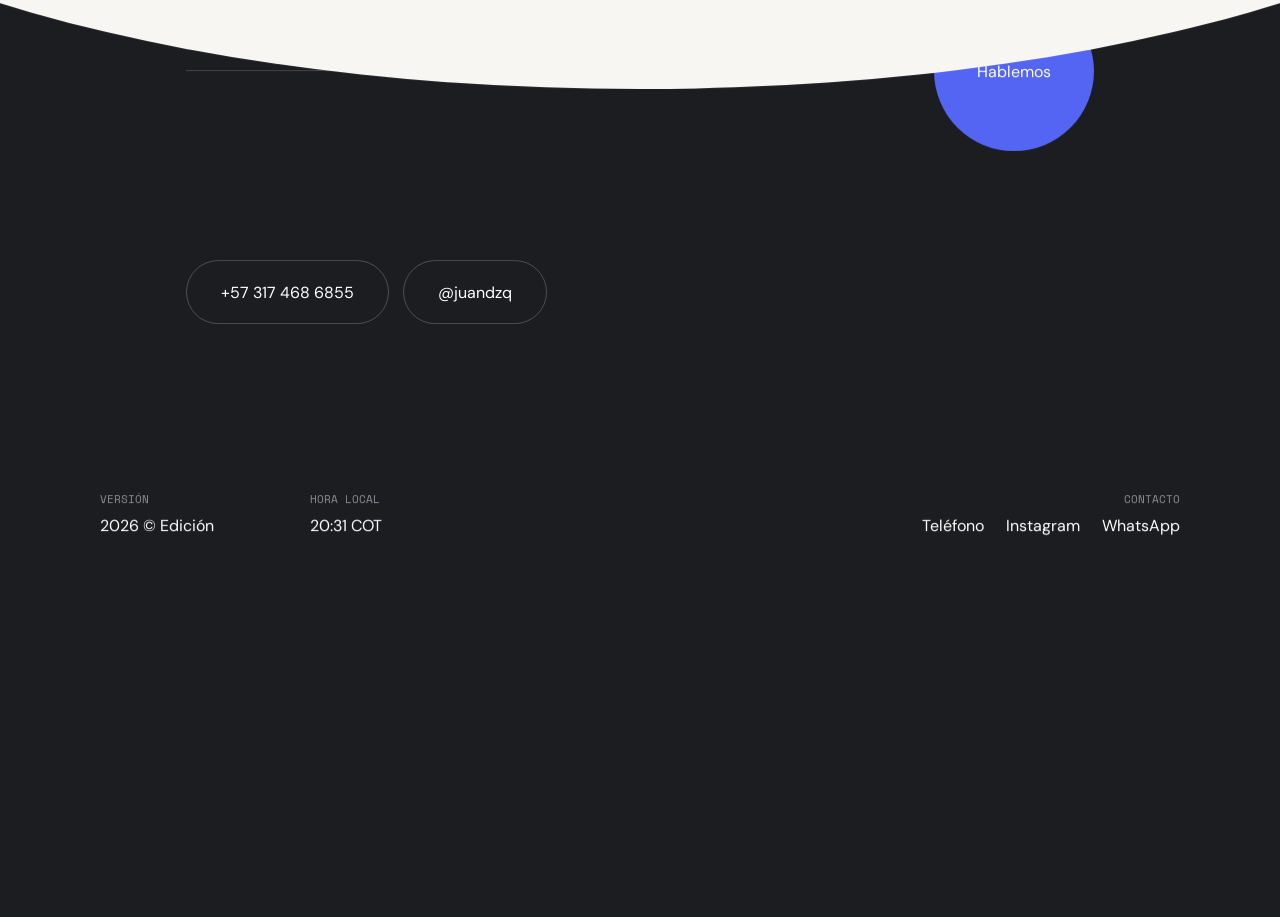
==== commit 60885105: "Align SEO URLs with Vercel routing" ====
--- a/index.html
+++ b/index.html
@@ -173,7 +173,7 @@
       <div class="intro__aside reveal">
         <p>Soy desarrollador web en Colombia y convierto ideas en sitios rápidos, responsive y enfocados en presentar mejor cada negocio.</p>
       </div>
-      <a class="round-button magnetic" href="desarrollador-web-colombia/"><span>Ver servicios</span></a>
+      <a class="round-button magnetic" href="desarrollador-web-colombia"><span>Ver servicios</span></a>
     </section>
 
     <section class="projects section-pad" id="trabajo">
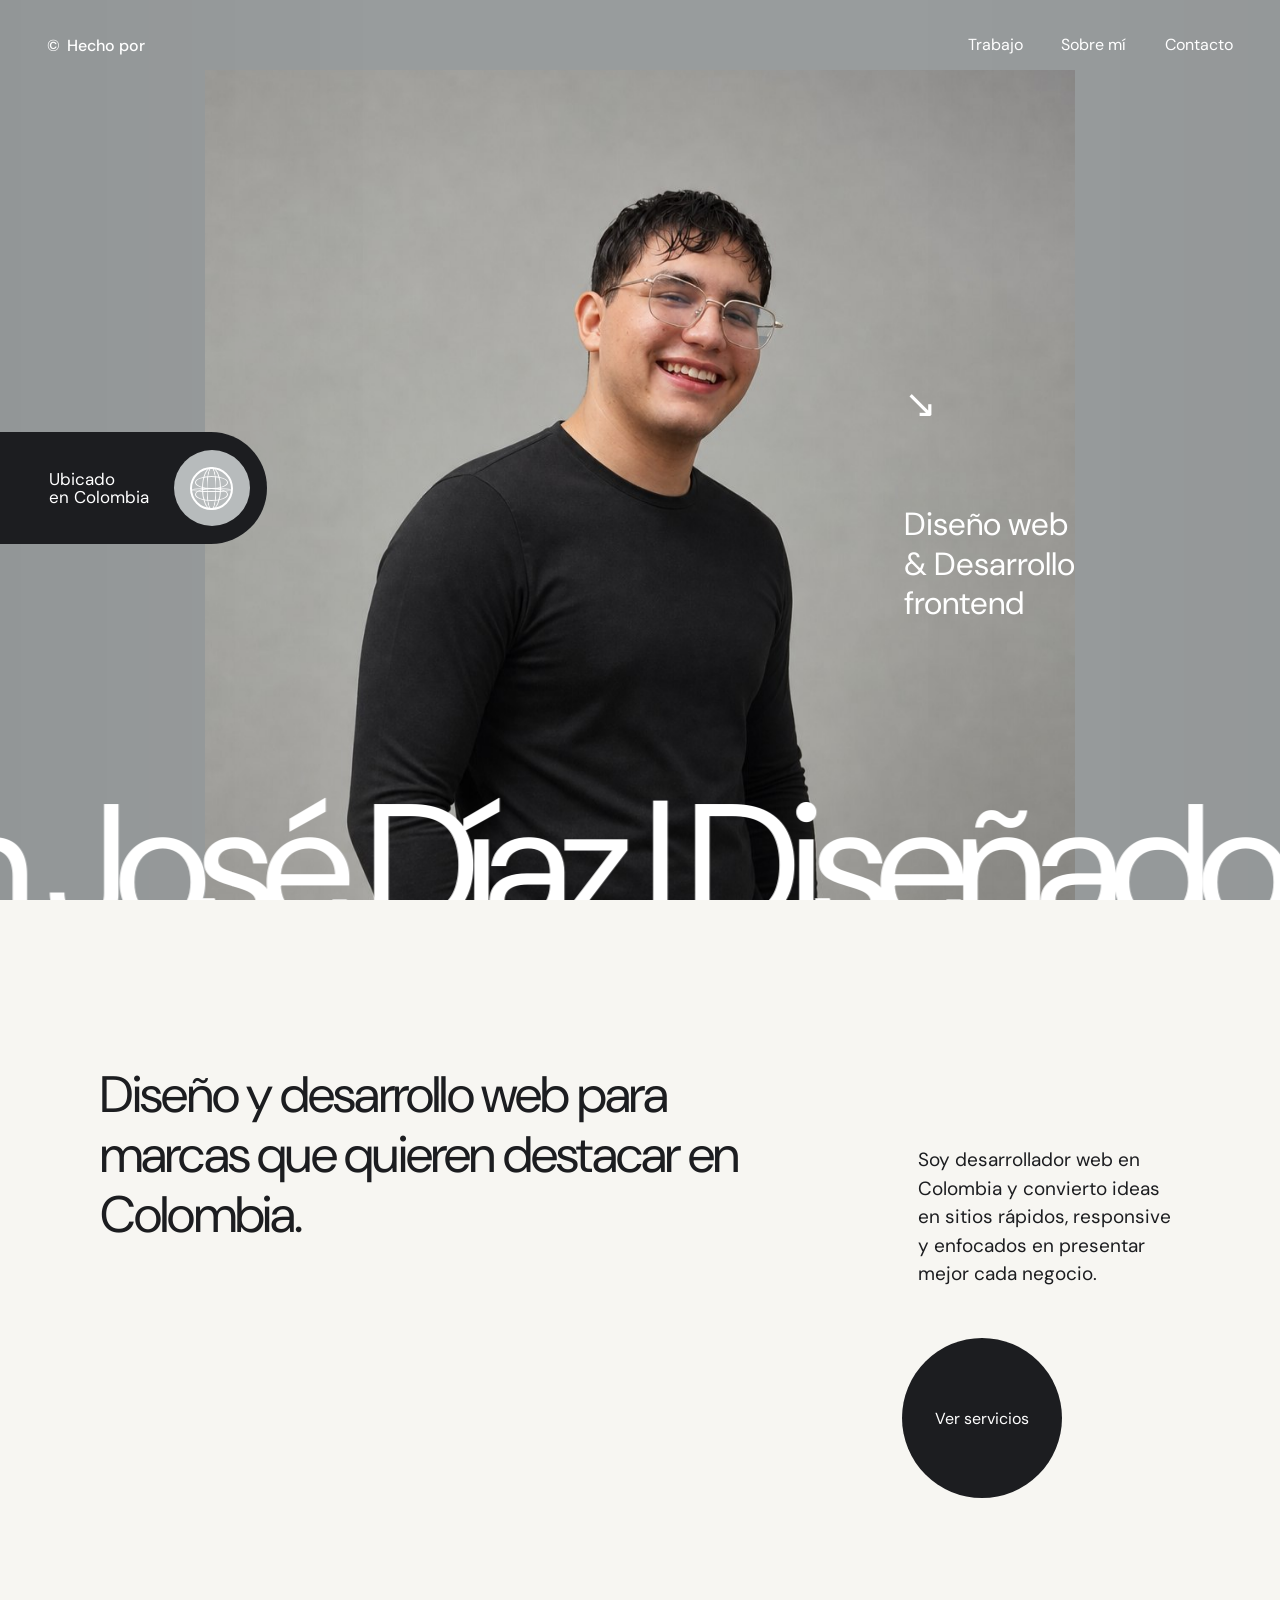
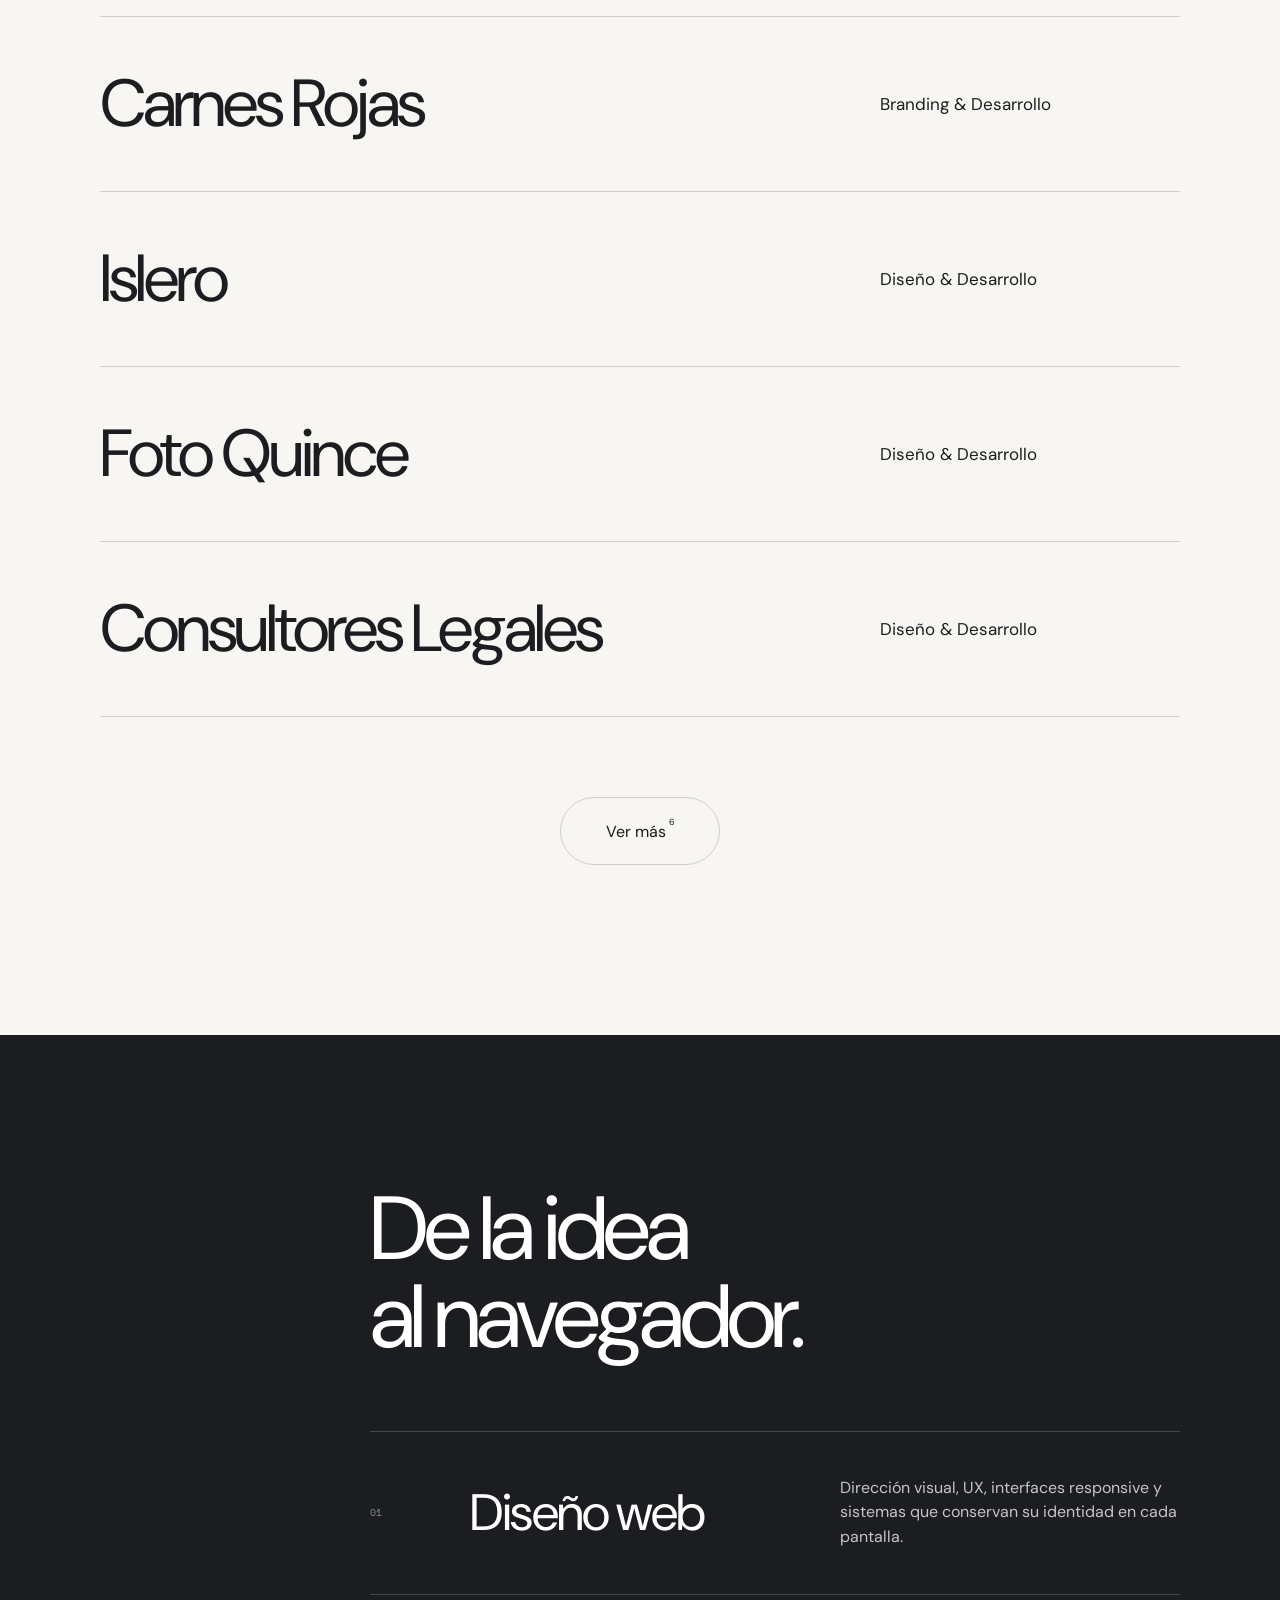
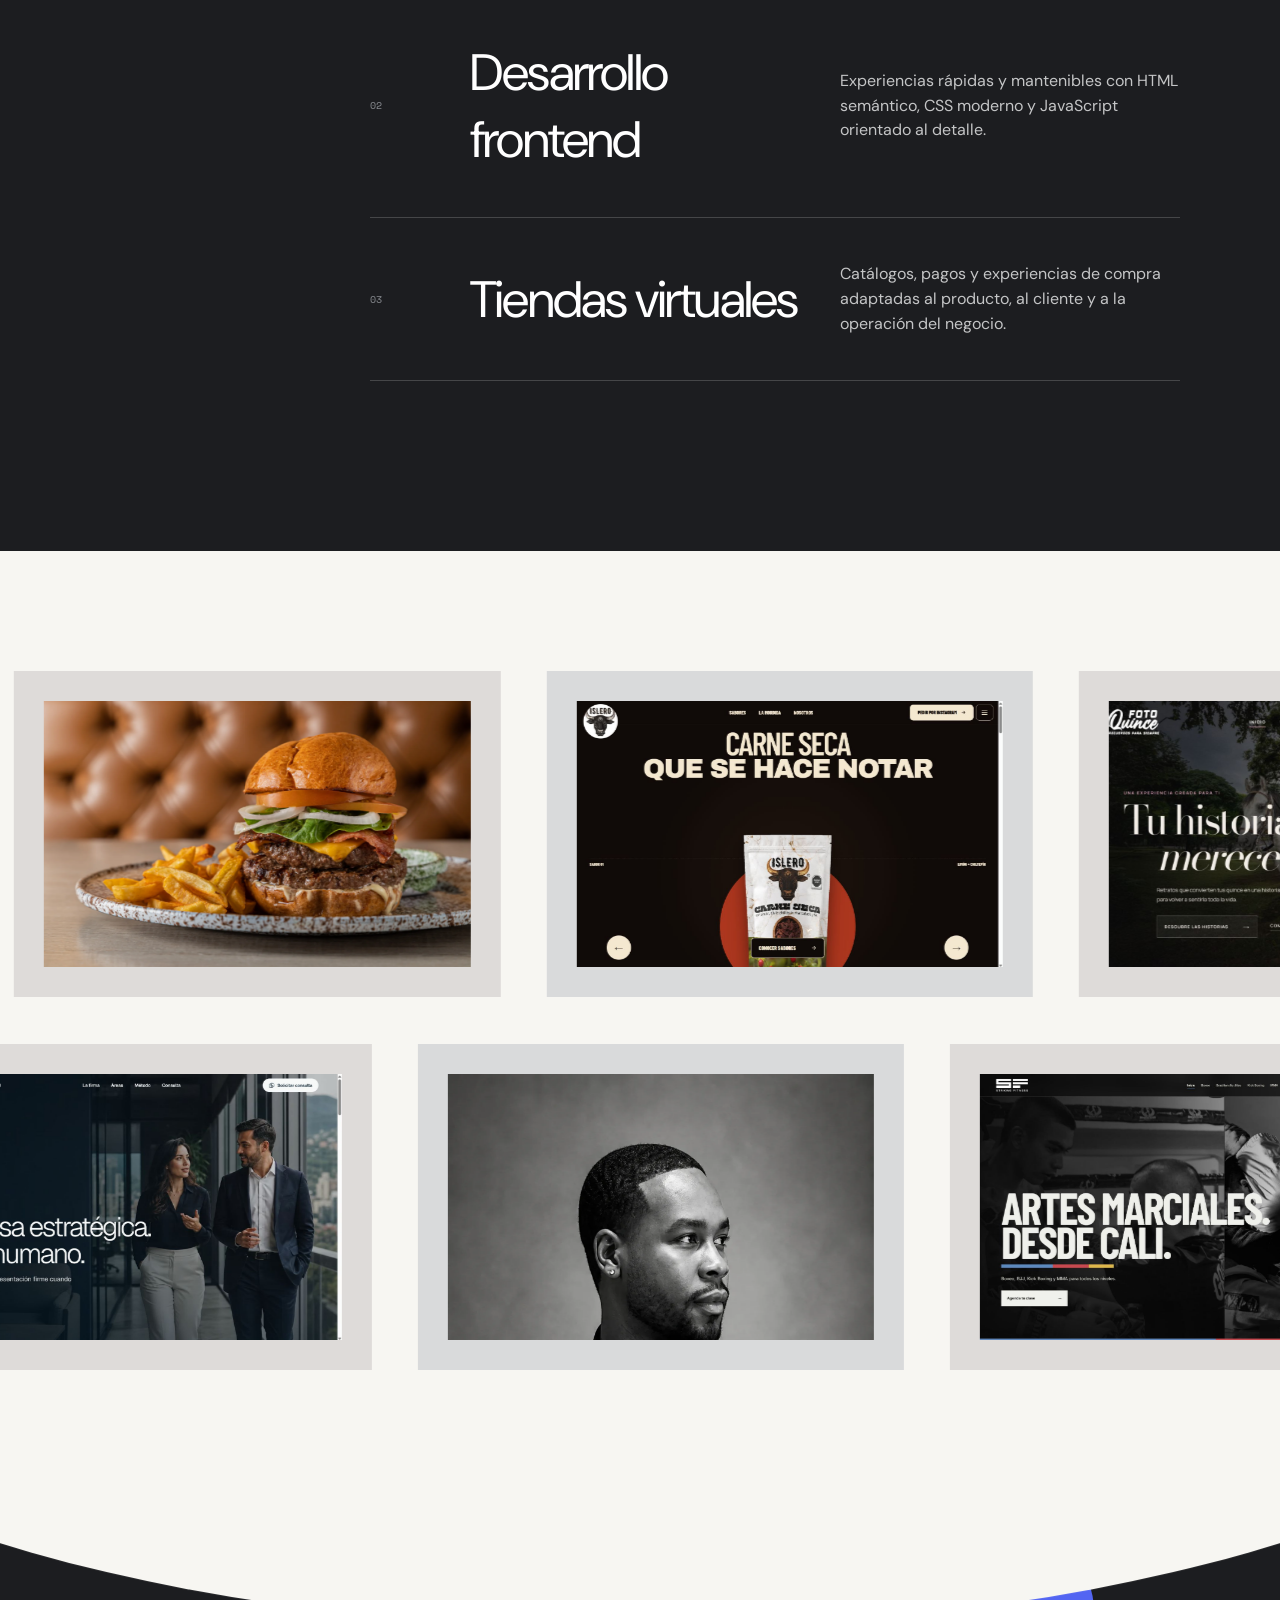
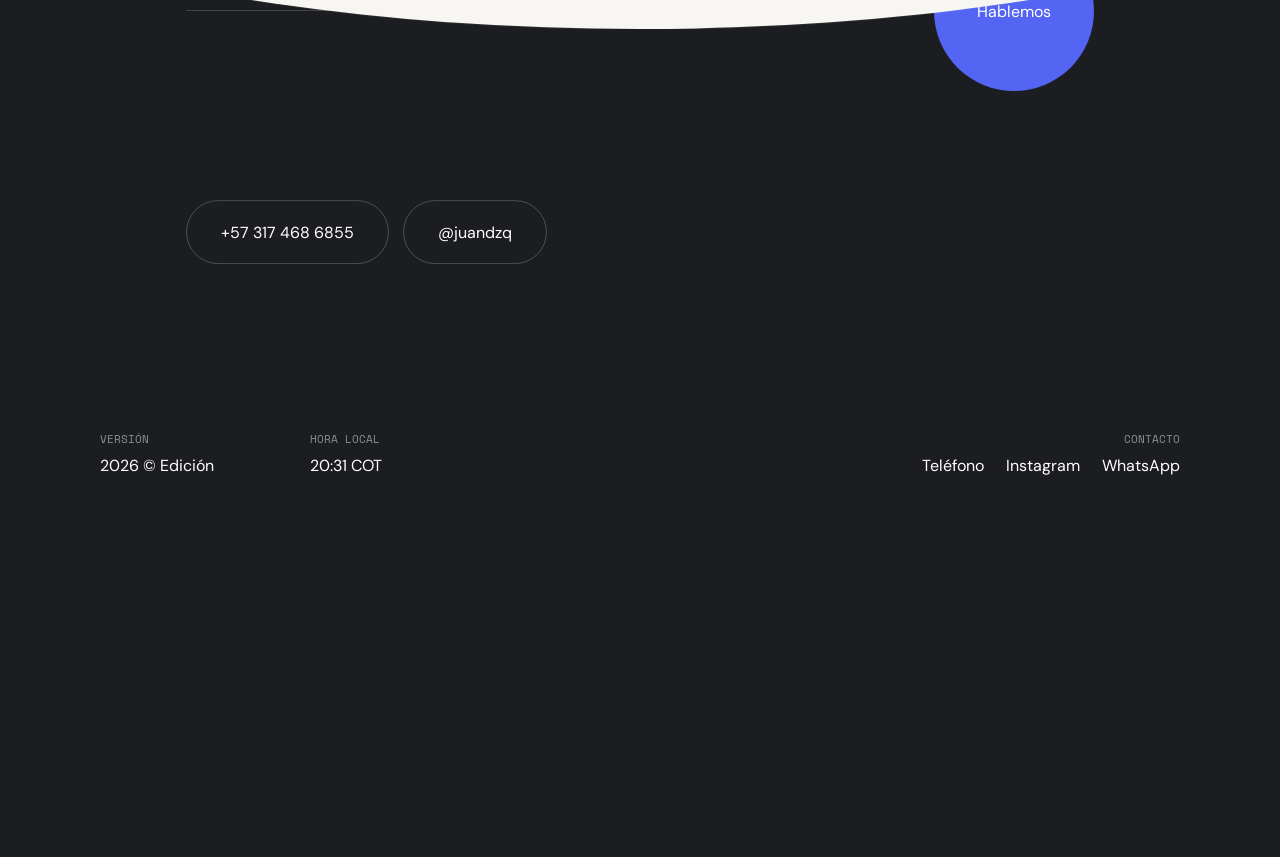
==== commit 5c43c482: "Build Colombia SEO service cluster" ====
--- a/index.html
+++ b/index.html
@@ -173,7 +173,7 @@
       <div class="intro__aside reveal">
         <p>Soy desarrollador web en Colombia y convierto ideas en sitios rápidos, responsive y enfocados en presentar mejor cada negocio.</p>
       </div>
-      <a class="round-button magnetic" href="desarrollador-web-colombia"><span>Ver servicios</span></a>
+      <a class="round-button magnetic" href="diseno-paginas-web-colombia"><span>Ver servicios</span></a>
     </section>
 
     <section class="projects section-pad" id="trabajo">
@@ -237,9 +237,9 @@
     <section class="services section-pad">
       <div class="section-heading section-heading--clean reveal"><h2>De la idea<br>al navegador.</h2></div>
       <div class="services__list">
-        <article class="reveal"><span>01</span><h3>Diseño web</h3><p>Dirección visual, UX, interfaces responsive y sistemas que conservan su identidad en cada pantalla.</p></article>
-        <article class="reveal"><span>02</span><h3>Desarrollo frontend</h3><p>Experiencias rápidas y mantenibles con HTML semántico, CSS moderno y JavaScript orientado al detalle.</p></article>
-        <article class="reveal"><span>03</span><h3>Interacción & motion</h3><p>Animaciones, microinteracciones y transiciones que aportan significado sin estorbar el contenido.</p></article>
+        <article class="reveal"><span>01</span><h3><a href="diseno-paginas-web-colombia">Diseño web</a></h3><p>Dirección visual, UX, interfaces responsive y sistemas que conservan su identidad en cada pantalla.</p></article>
+        <article class="reveal"><span>02</span><h3><a href="desarrollador-web-colombia">Desarrollo frontend</a></h3><p>Experiencias rápidas y mantenibles con HTML semántico, CSS moderno y JavaScript orientado al detalle.</p></article>
+        <article class="reveal"><span>03</span><h3><a href="tiendas-virtuales-colombia">Tiendas virtuales</a></h3><p>Catálogos, pagos y experiencias de compra adaptadas al producto, al cliente y a la operación del negocio.</p></article>
       </div>
     </section>
 
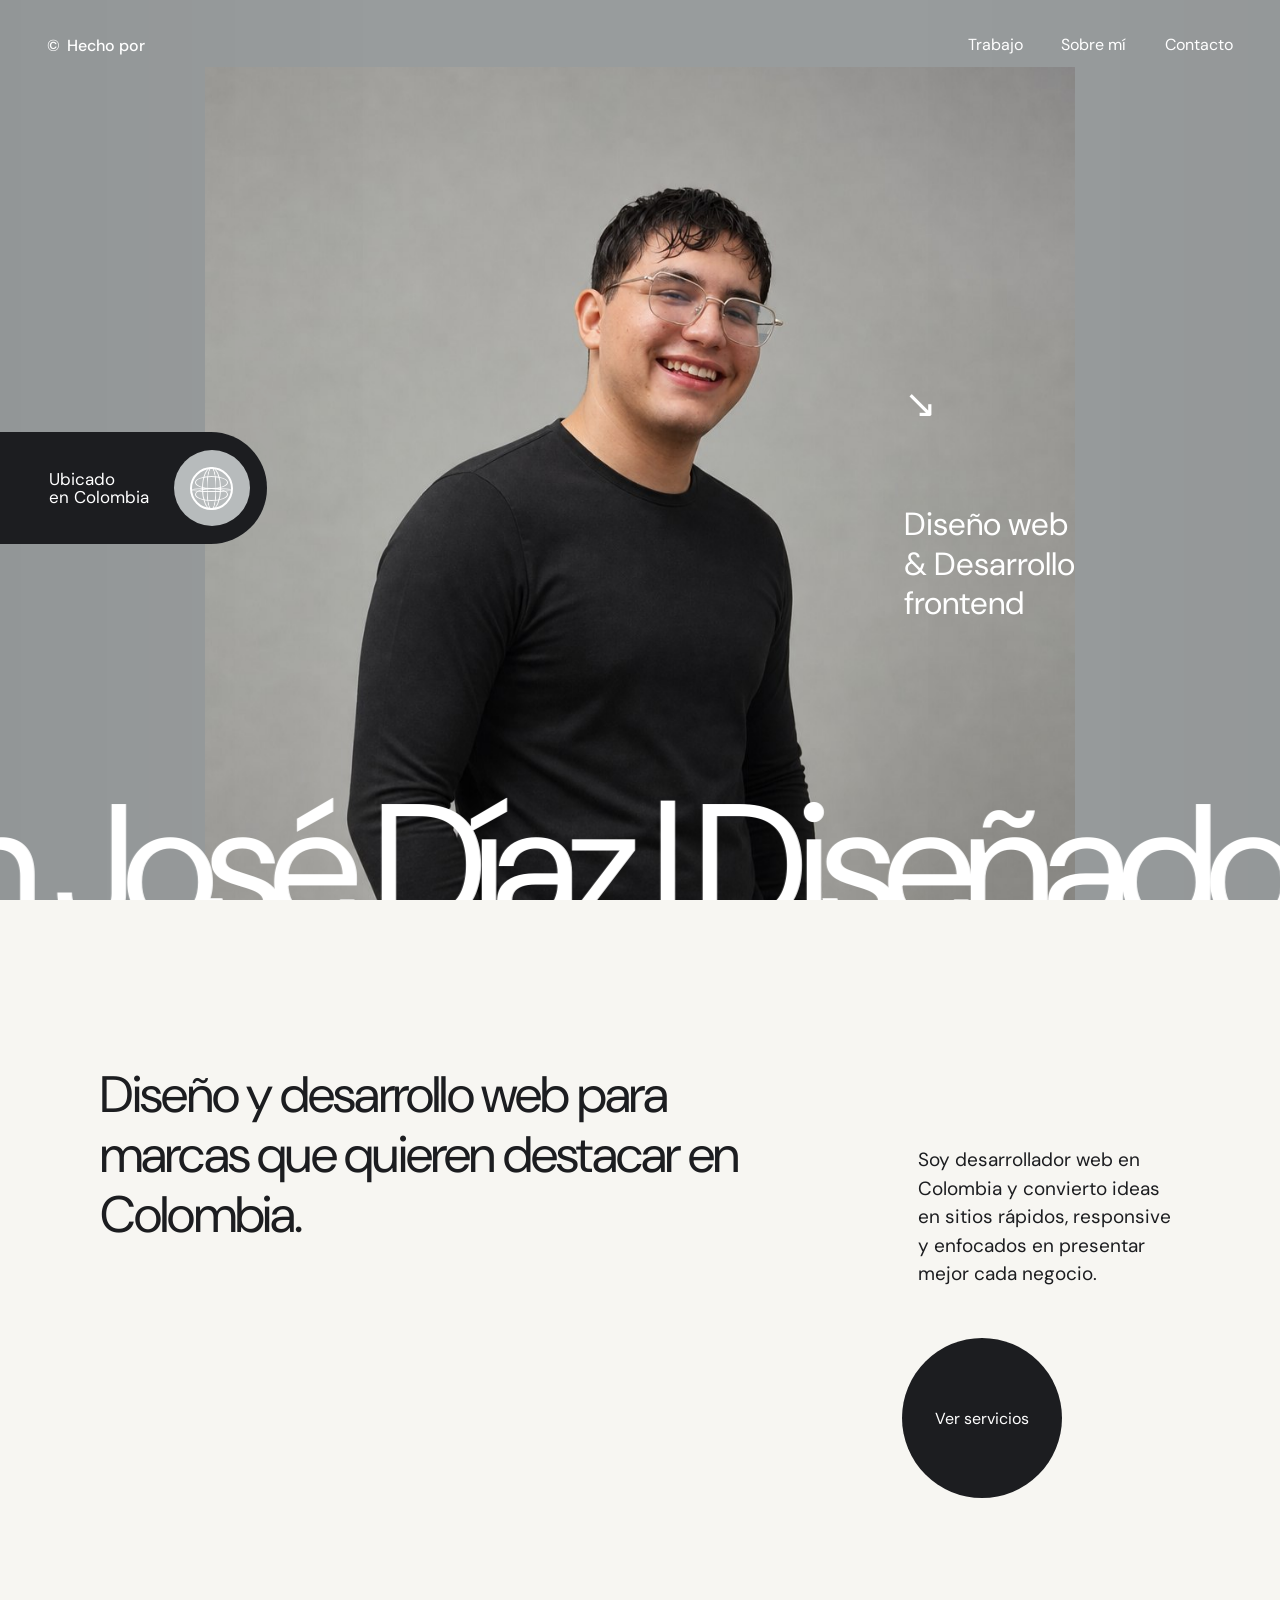
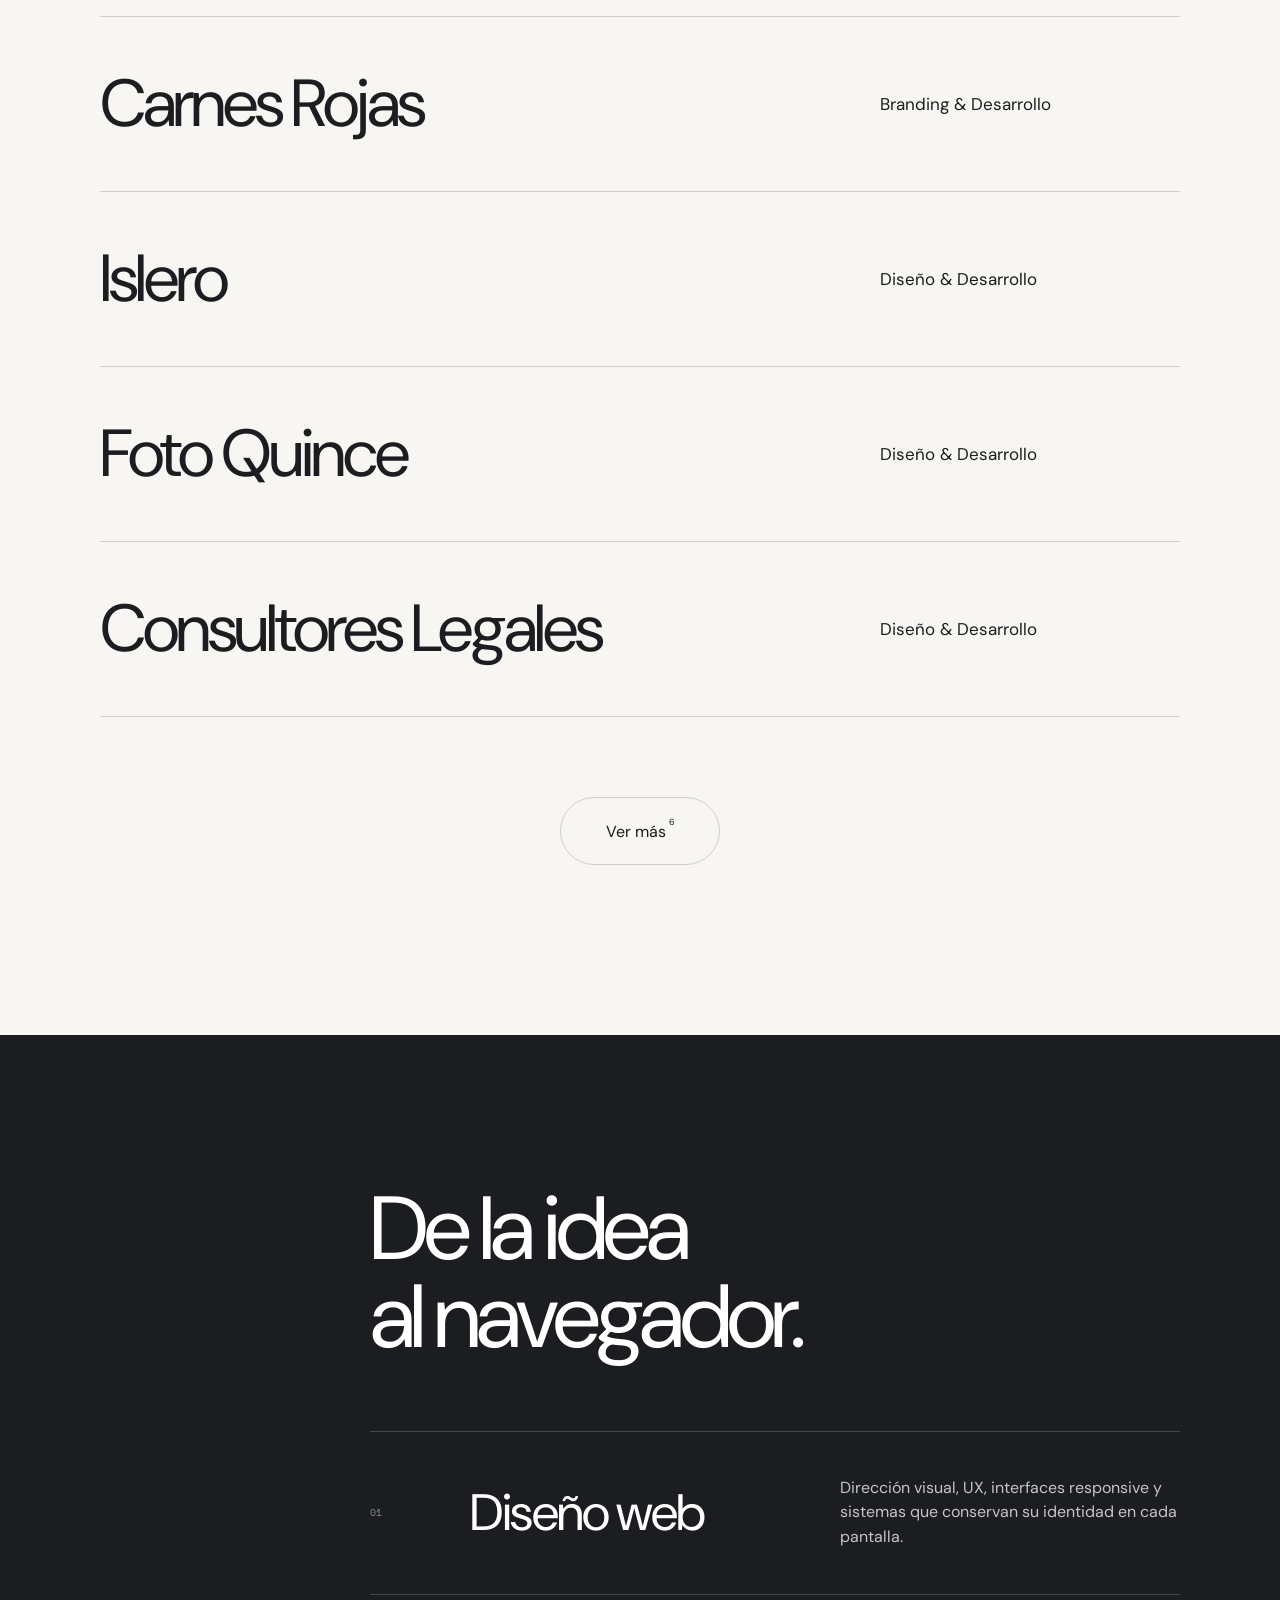
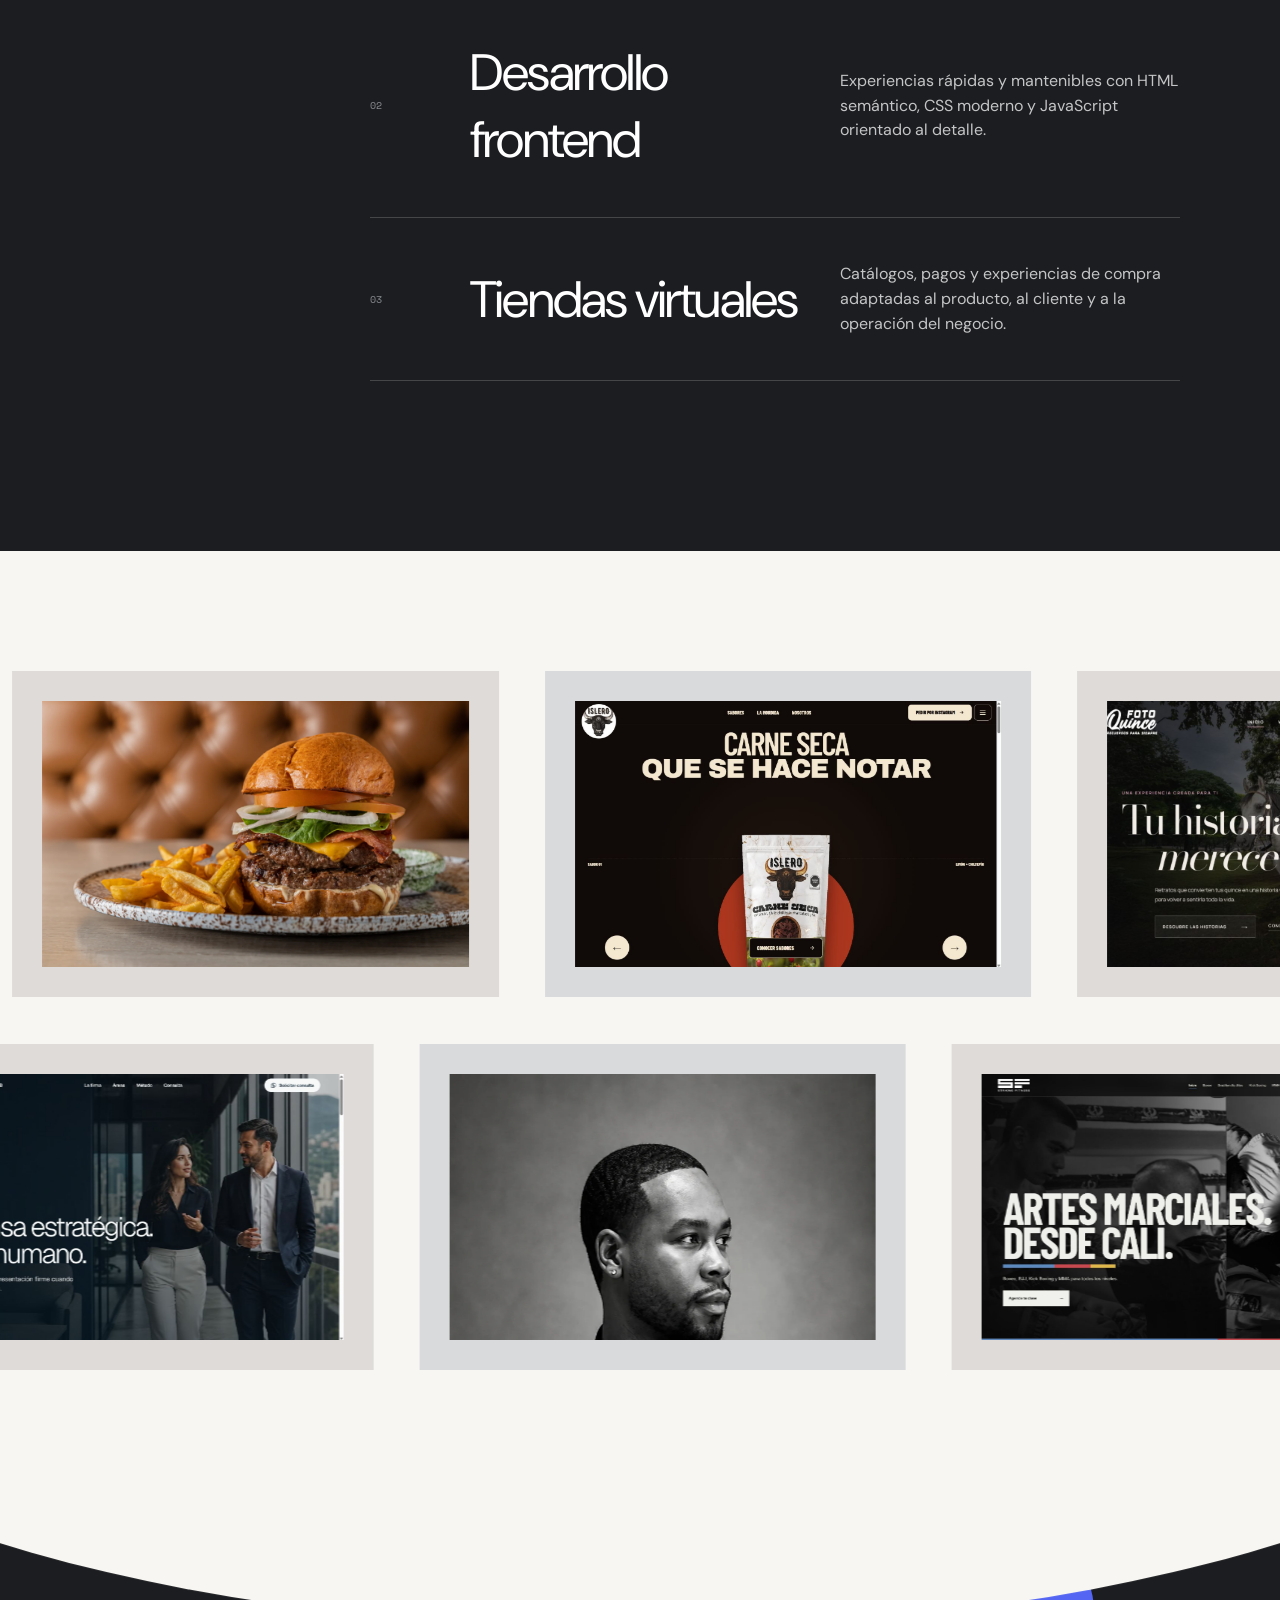
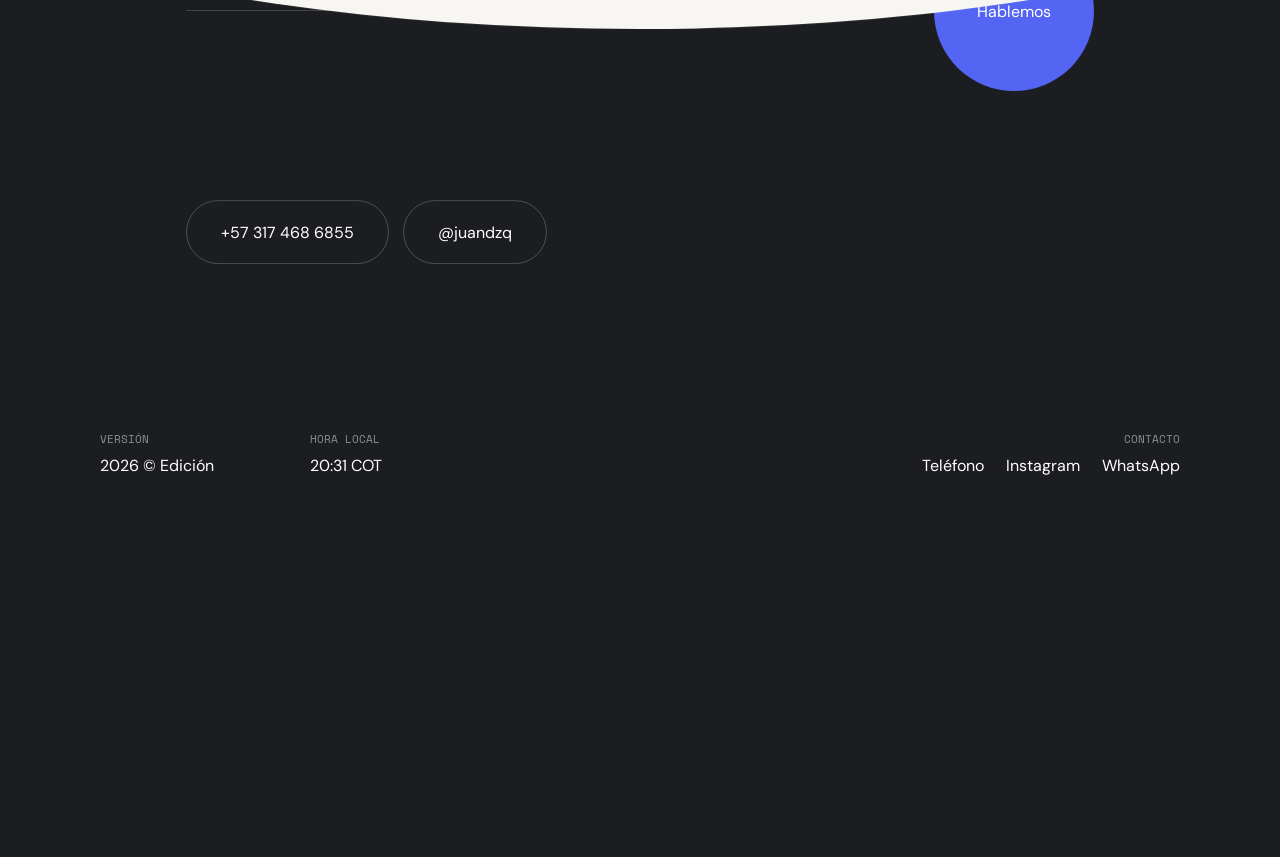
==== commit b3945de3: "Redesign social sharing preview" ====
--- a/index.html
+++ b/index.html
@@ -19,21 +19,21 @@
   <meta property="og:locale" content="es_CO">
   <meta property="og:site_name" content="Juan José Díaz">
   <meta property="og:url" content="https://juandzq.com/">
-  <meta property="og:title" content="Juan José Díaz | Diseño web y desarrollo frontend">
-  <meta property="og:description" content="Portafolio de experiencias digitales rápidas, atractivas y responsive para marcas y negocios.">
-  <meta property="og:image" content="https://juandzq.com/assets/desarrollador-web-colombia-juan-jose-diaz.jpg">
-  <meta property="og:image:secure_url" content="https://juandzq.com/assets/desarrollador-web-colombia-juan-jose-diaz.jpg">
+  <meta property="og:title" content="Juan José Díaz — Diseño web con intención">
+  <meta property="og:description" content="Diseño y desarrollo experiencias web rápidas, memorables y creadas para convertir visitas en oportunidades.">
+  <meta property="og:image" content="https://juandzq.com/assets/social/juan-jose-diaz-portafolio-og-v2.jpg">
+  <meta property="og:image:secure_url" content="https://juandzq.com/assets/social/juan-jose-diaz-portafolio-og-v2.jpg">
   <meta property="og:image:type" content="image/jpeg">
   <meta property="og:image:width" content="1200">
   <meta property="og:image:height" content="630">
-  <meta property="og:image:alt" content="Retrato de Juan José Díaz sobre un fondo oscuro con un sutil acento azul.">
+  <meta property="og:image:alt" content="Tarjeta del portafolio de Juan José Díaz, diseñador web y desarrollador frontend.">
 
   <meta name="twitter:card" content="summary_large_image">
   <meta name="twitter:url" content="https://juandzq.com/">
-  <meta name="twitter:title" content="Juan José Díaz | Diseño web y desarrollo frontend">
-  <meta name="twitter:description" content="Portafolio de experiencias digitales rápidas, atractivas y responsive para marcas y negocios.">
-  <meta name="twitter:image" content="https://juandzq.com/assets/desarrollador-web-colombia-juan-jose-diaz.jpg">
-  <meta name="twitter:image:alt" content="Retrato de Juan José Díaz sobre un fondo oscuro con un sutil acento azul.">
+  <meta name="twitter:title" content="Juan José Díaz — Diseño web con intención">
+  <meta name="twitter:description" content="Experiencias web rápidas, memorables y creadas para convertir visitas en oportunidades.">
+  <meta name="twitter:image" content="https://juandzq.com/assets/social/juan-jose-diaz-portafolio-og-v2.jpg">
+  <meta name="twitter:image:alt" content="Tarjeta del portafolio de Juan José Díaz, diseñador web y desarrollador frontend.">
 
   <script type="application/ld+json">
     {
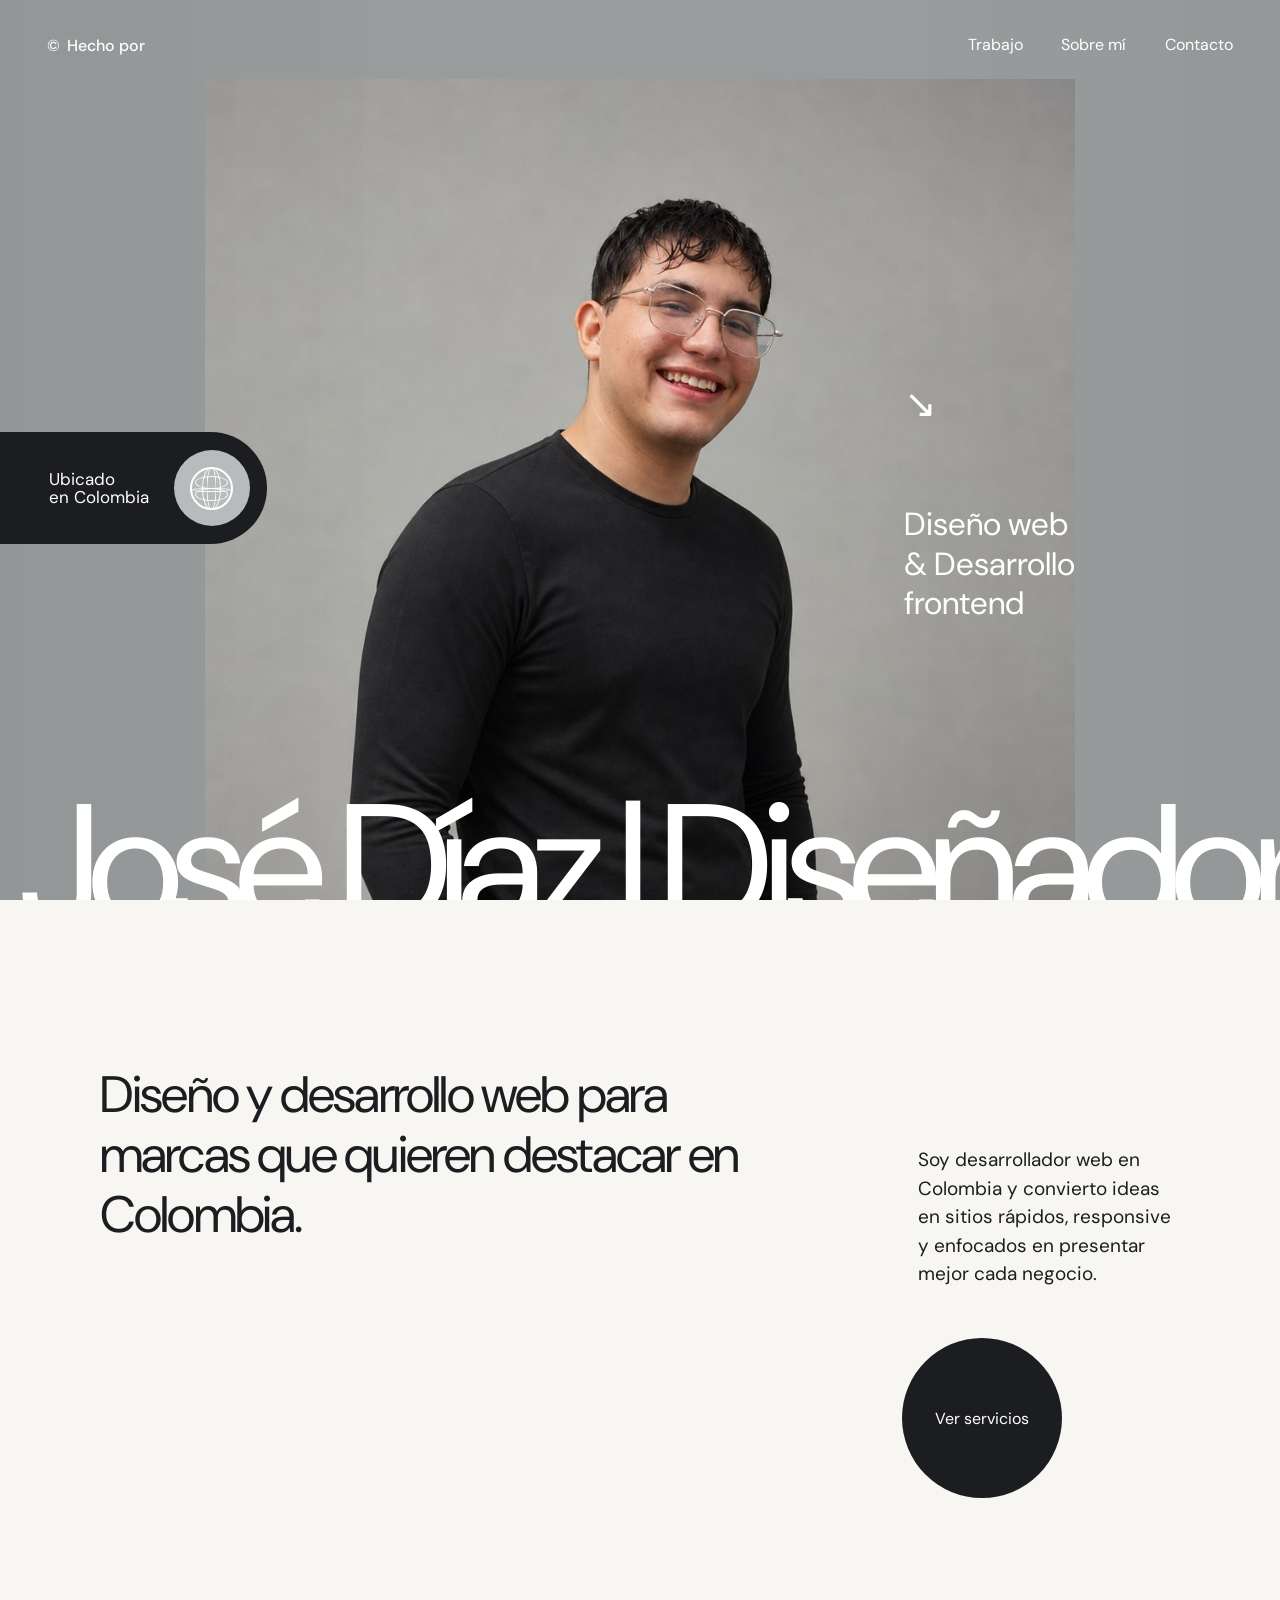
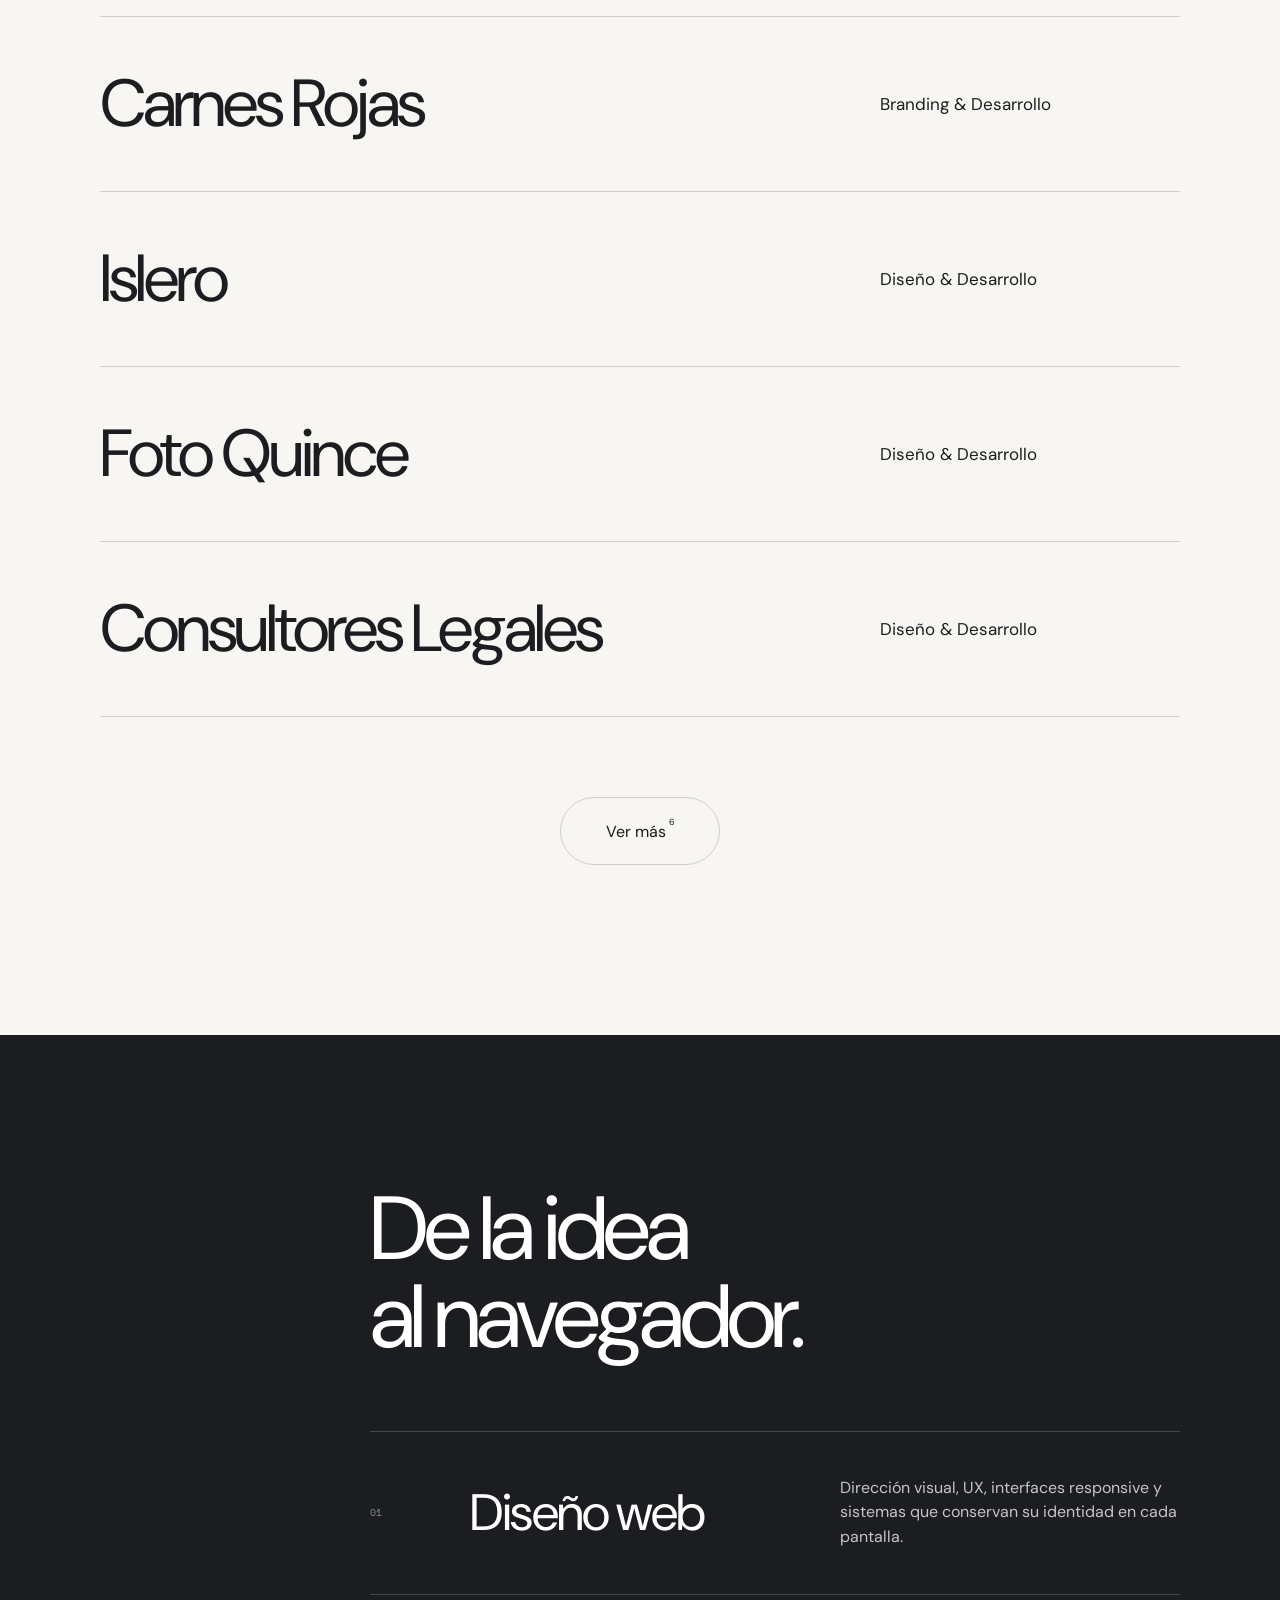
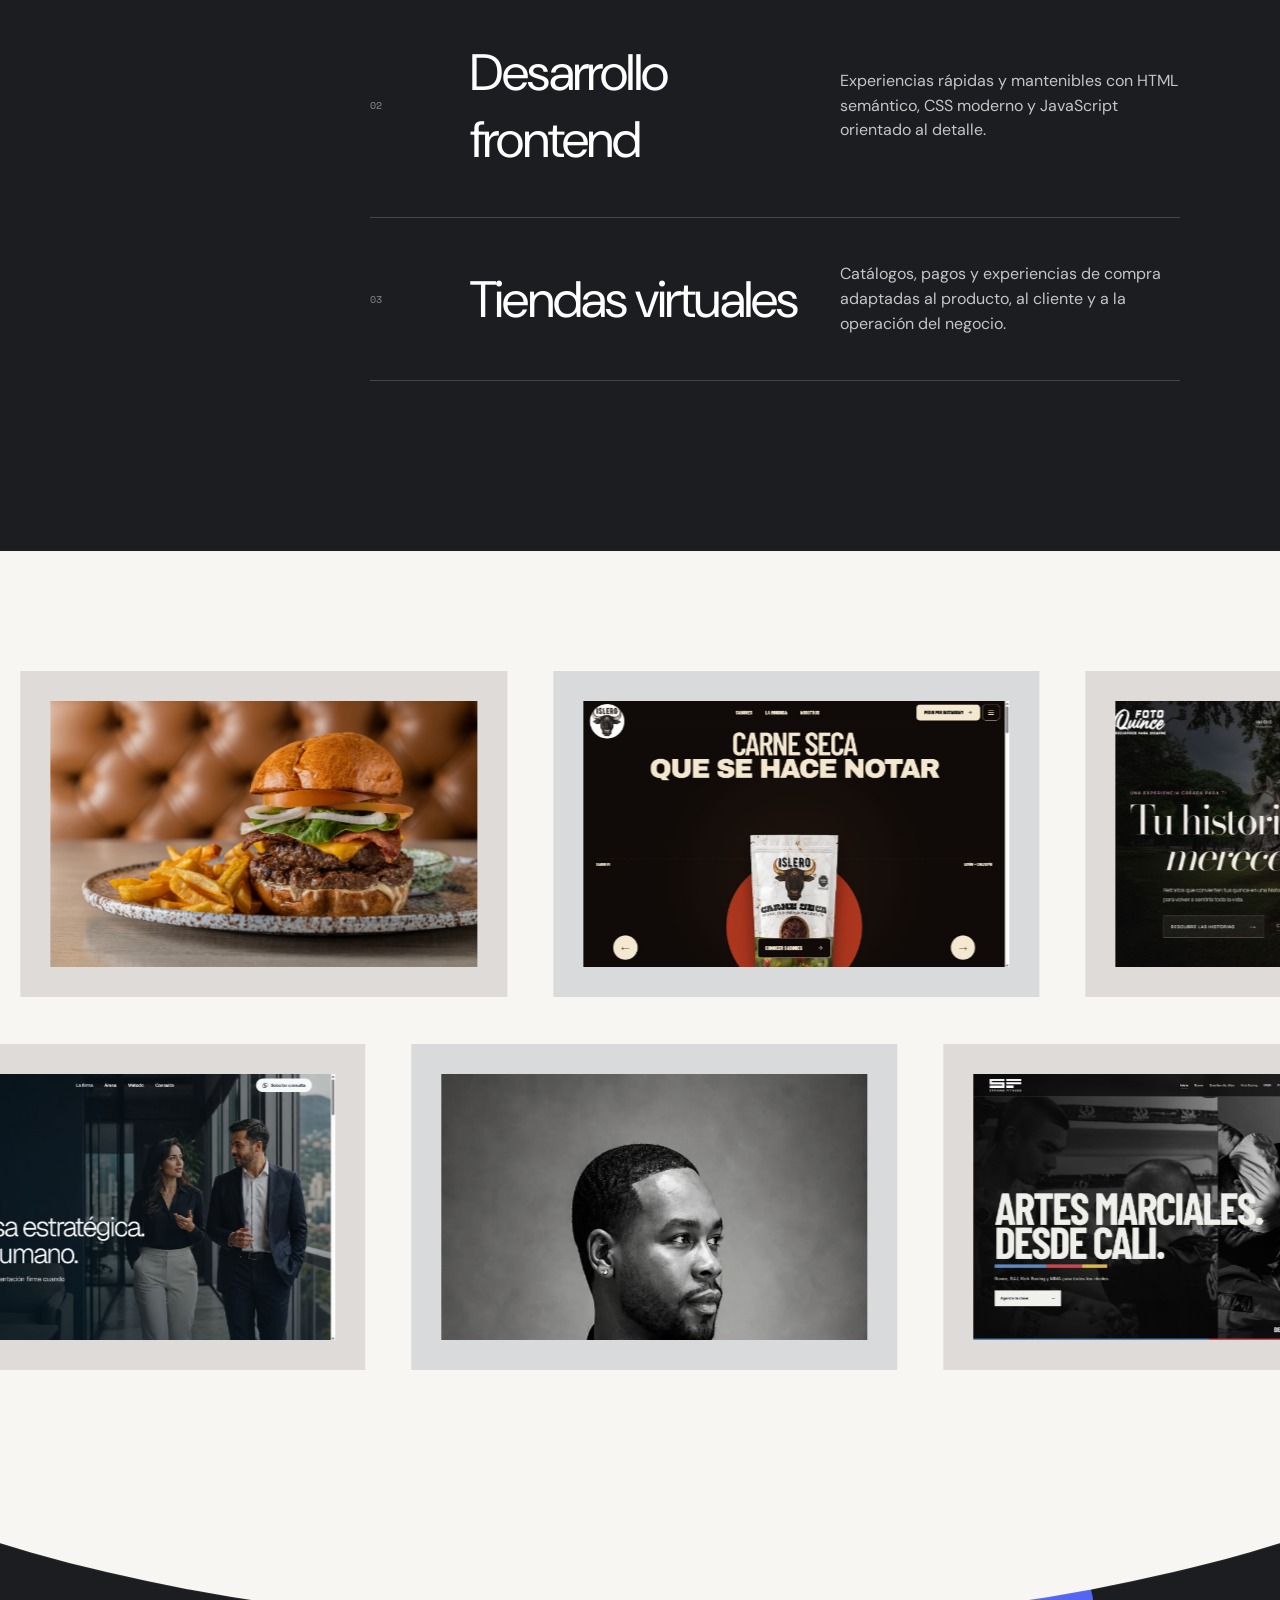
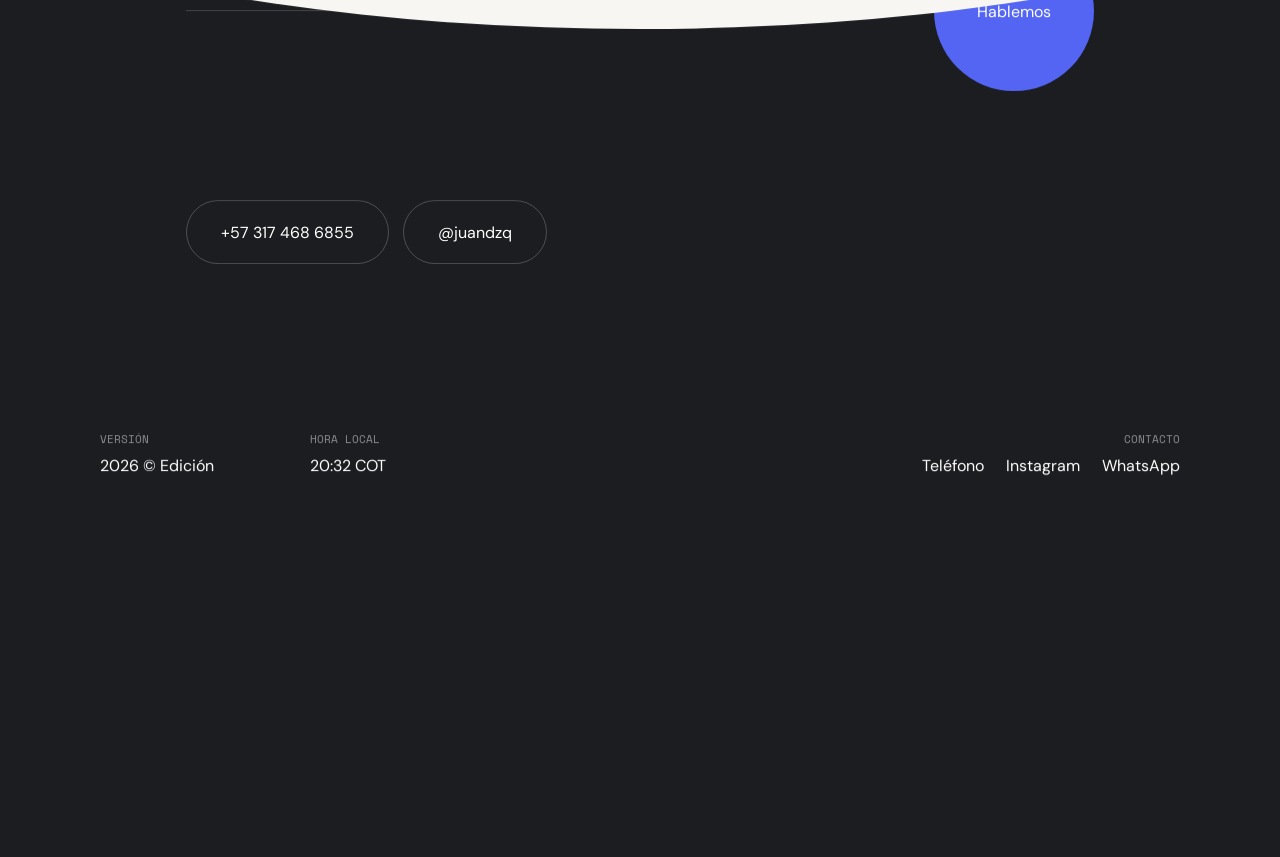
==== commit c5bce298: "Add mobile-safe social preview" ====
--- a/index.html
+++ b/index.html
@@ -21,12 +21,18 @@
   <meta property="og:url" content="https://juandzq.com/">
   <meta property="og:title" content="Juan José Díaz — Diseño web con intención">
   <meta property="og:description" content="Diseño y desarrollo experiencias web rápidas, memorables y creadas para convertir visitas en oportunidades.">
+  <meta property="og:image" content="https://juandzq.com/assets/social/juan-jose-diaz-portafolio-og-square-v3.jpg">
+  <meta property="og:image:secure_url" content="https://juandzq.com/assets/social/juan-jose-diaz-portafolio-og-square-v3.jpg">
+  <meta property="og:image:type" content="image/jpeg">
+  <meta property="og:image:width" content="1200">
+  <meta property="og:image:height" content="1200">
+  <meta property="og:image:alt" content="Tarjeta cuadrada del portafolio de Juan José Díaz, optimizada para Instagram móvil.">
   <meta property="og:image" content="https://juandzq.com/assets/social/juan-jose-diaz-portafolio-og-v2.jpg">
   <meta property="og:image:secure_url" content="https://juandzq.com/assets/social/juan-jose-diaz-portafolio-og-v2.jpg">
   <meta property="og:image:type" content="image/jpeg">
   <meta property="og:image:width" content="1200">
   <meta property="og:image:height" content="630">
-  <meta property="og:image:alt" content="Tarjeta del portafolio de Juan José Díaz, diseñador web y desarrollador frontend.">
+  <meta property="og:image:alt" content="Tarjeta panorámica del portafolio de Juan José Díaz.">
 
   <meta name="twitter:card" content="summary_large_image">
   <meta name="twitter:url" content="https://juandzq.com/">
